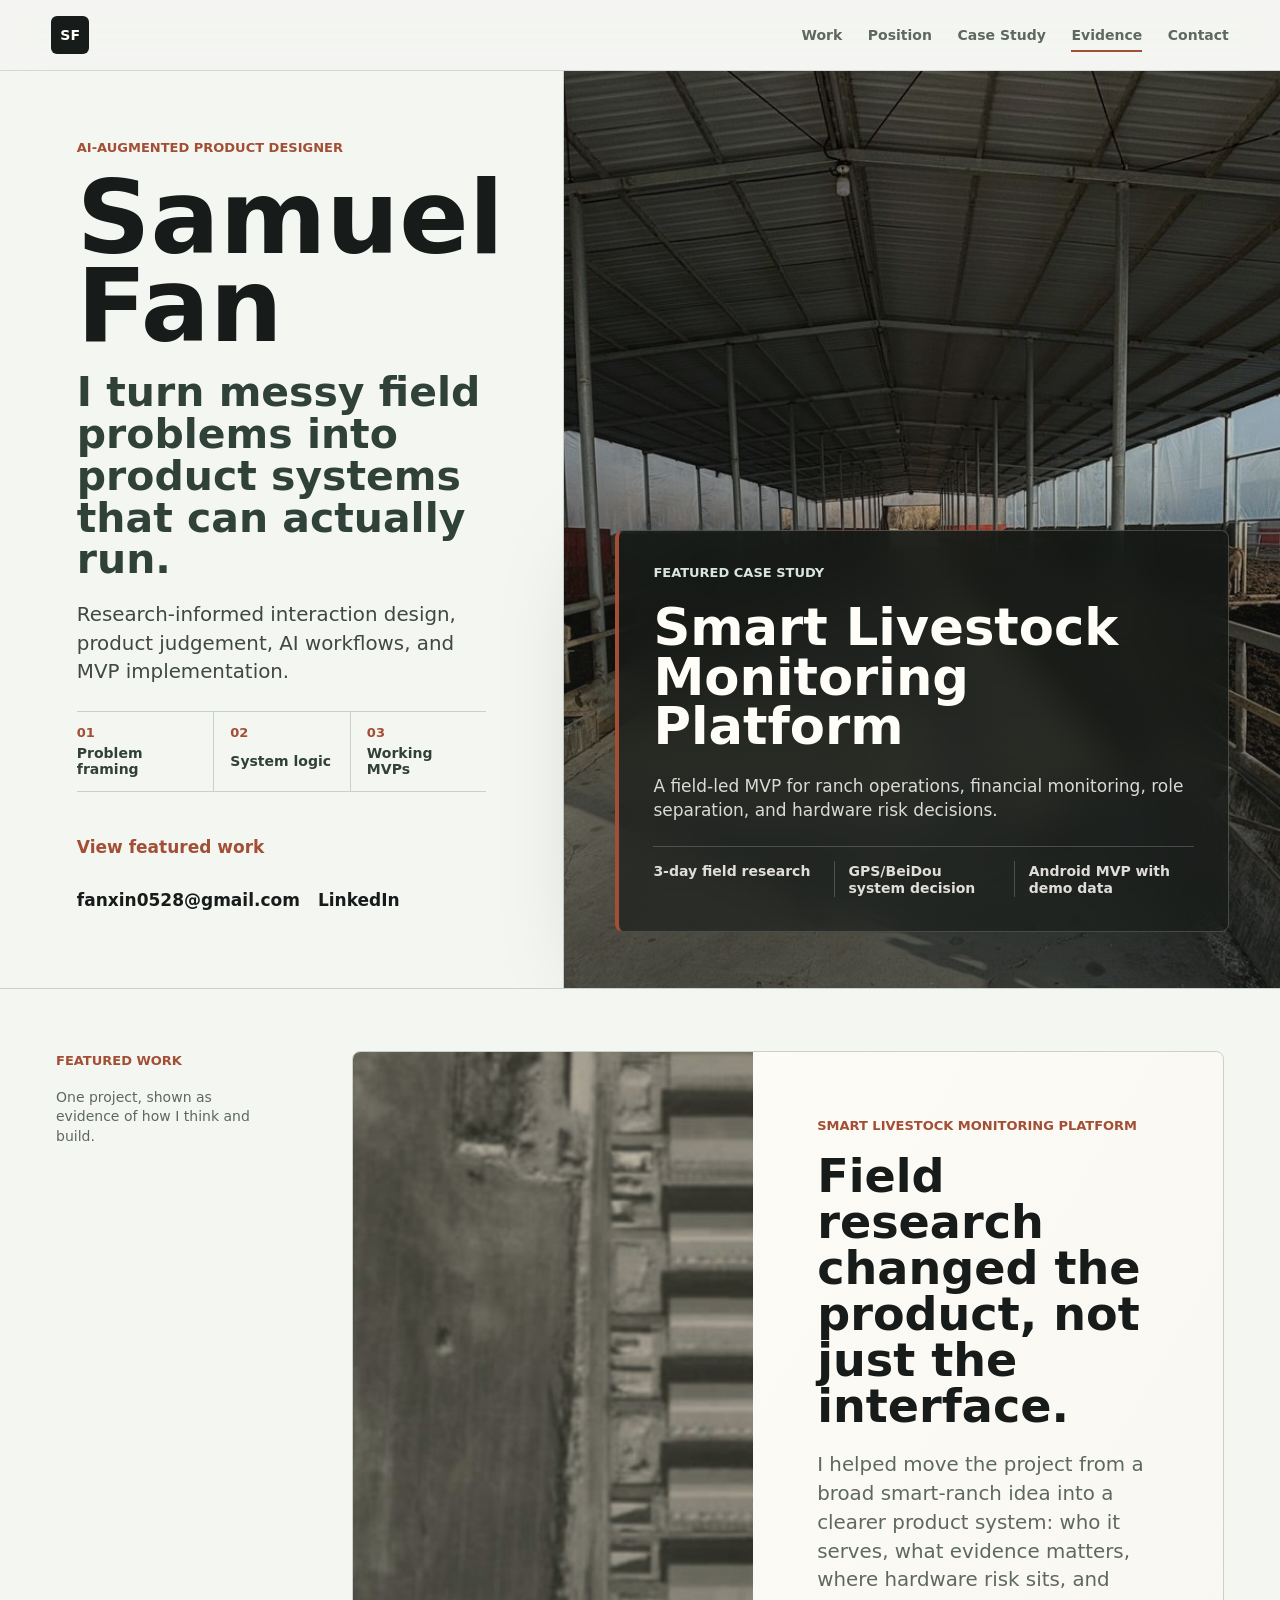
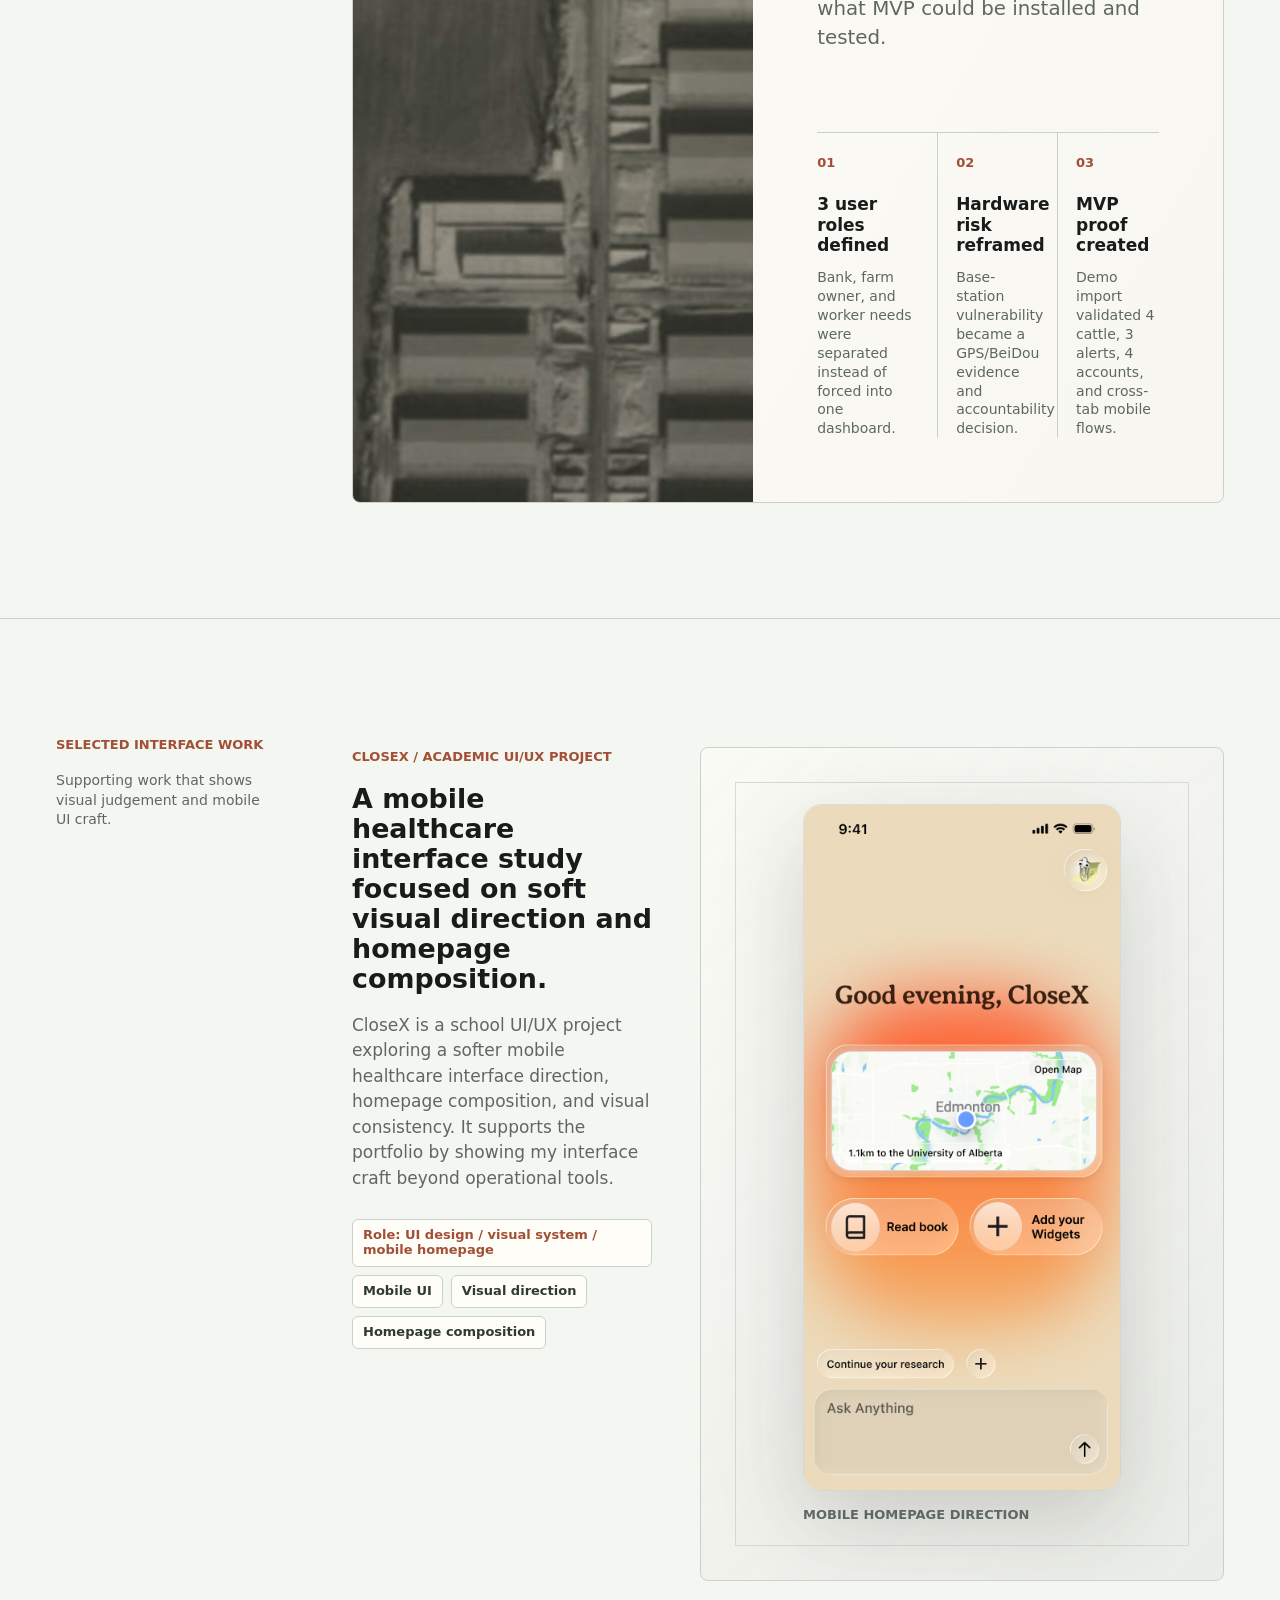
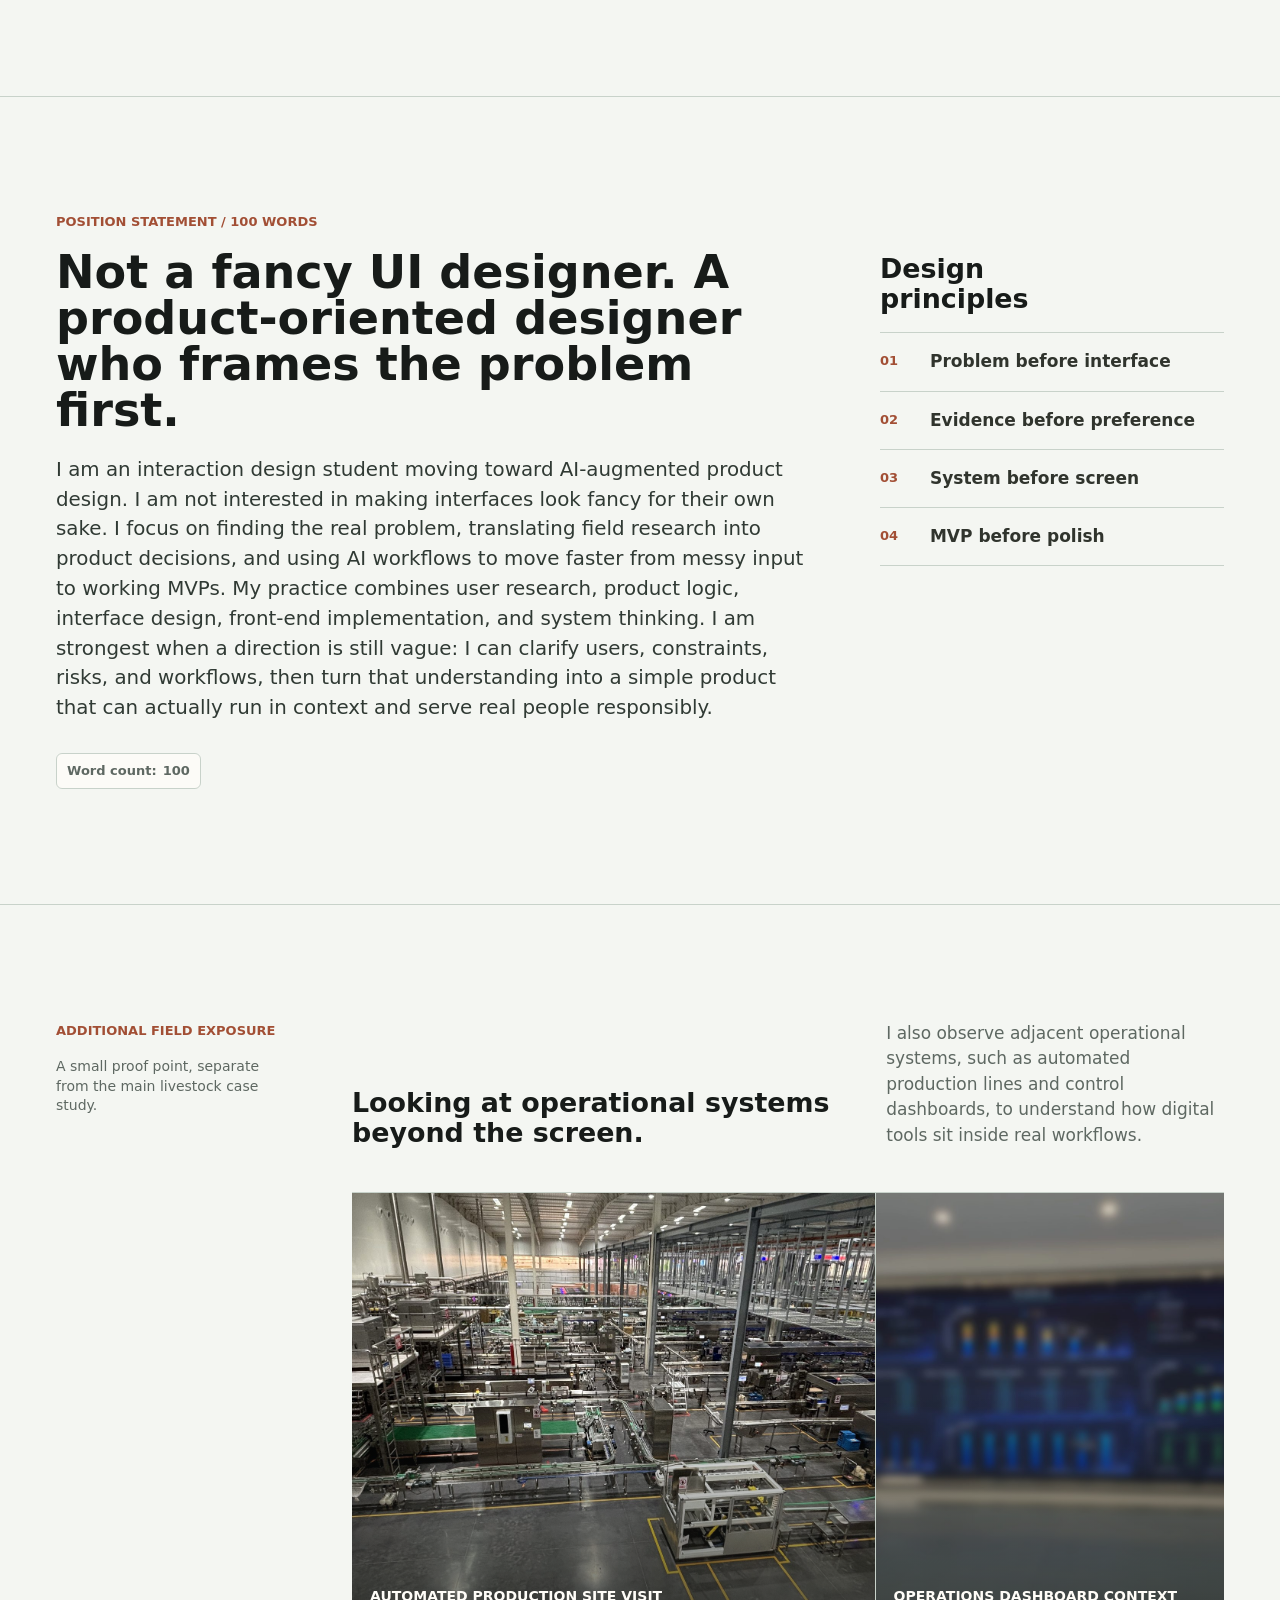
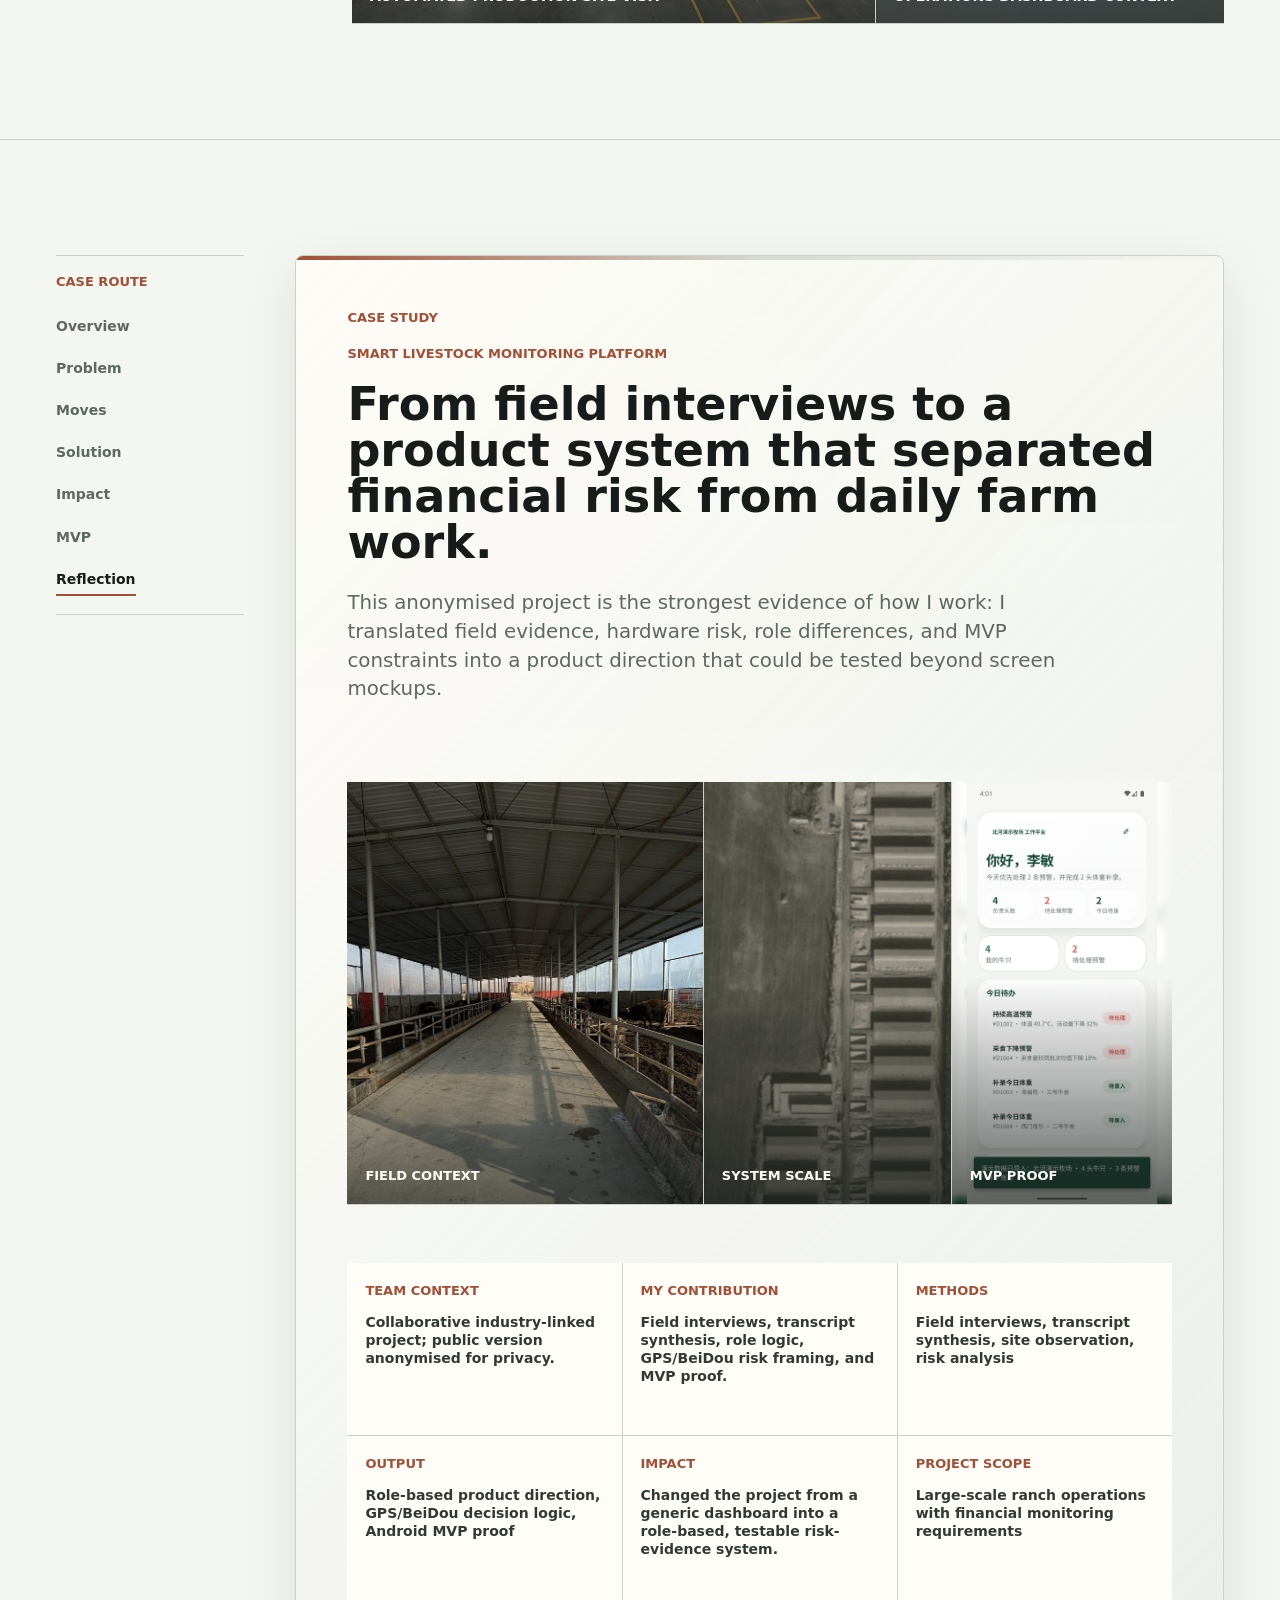
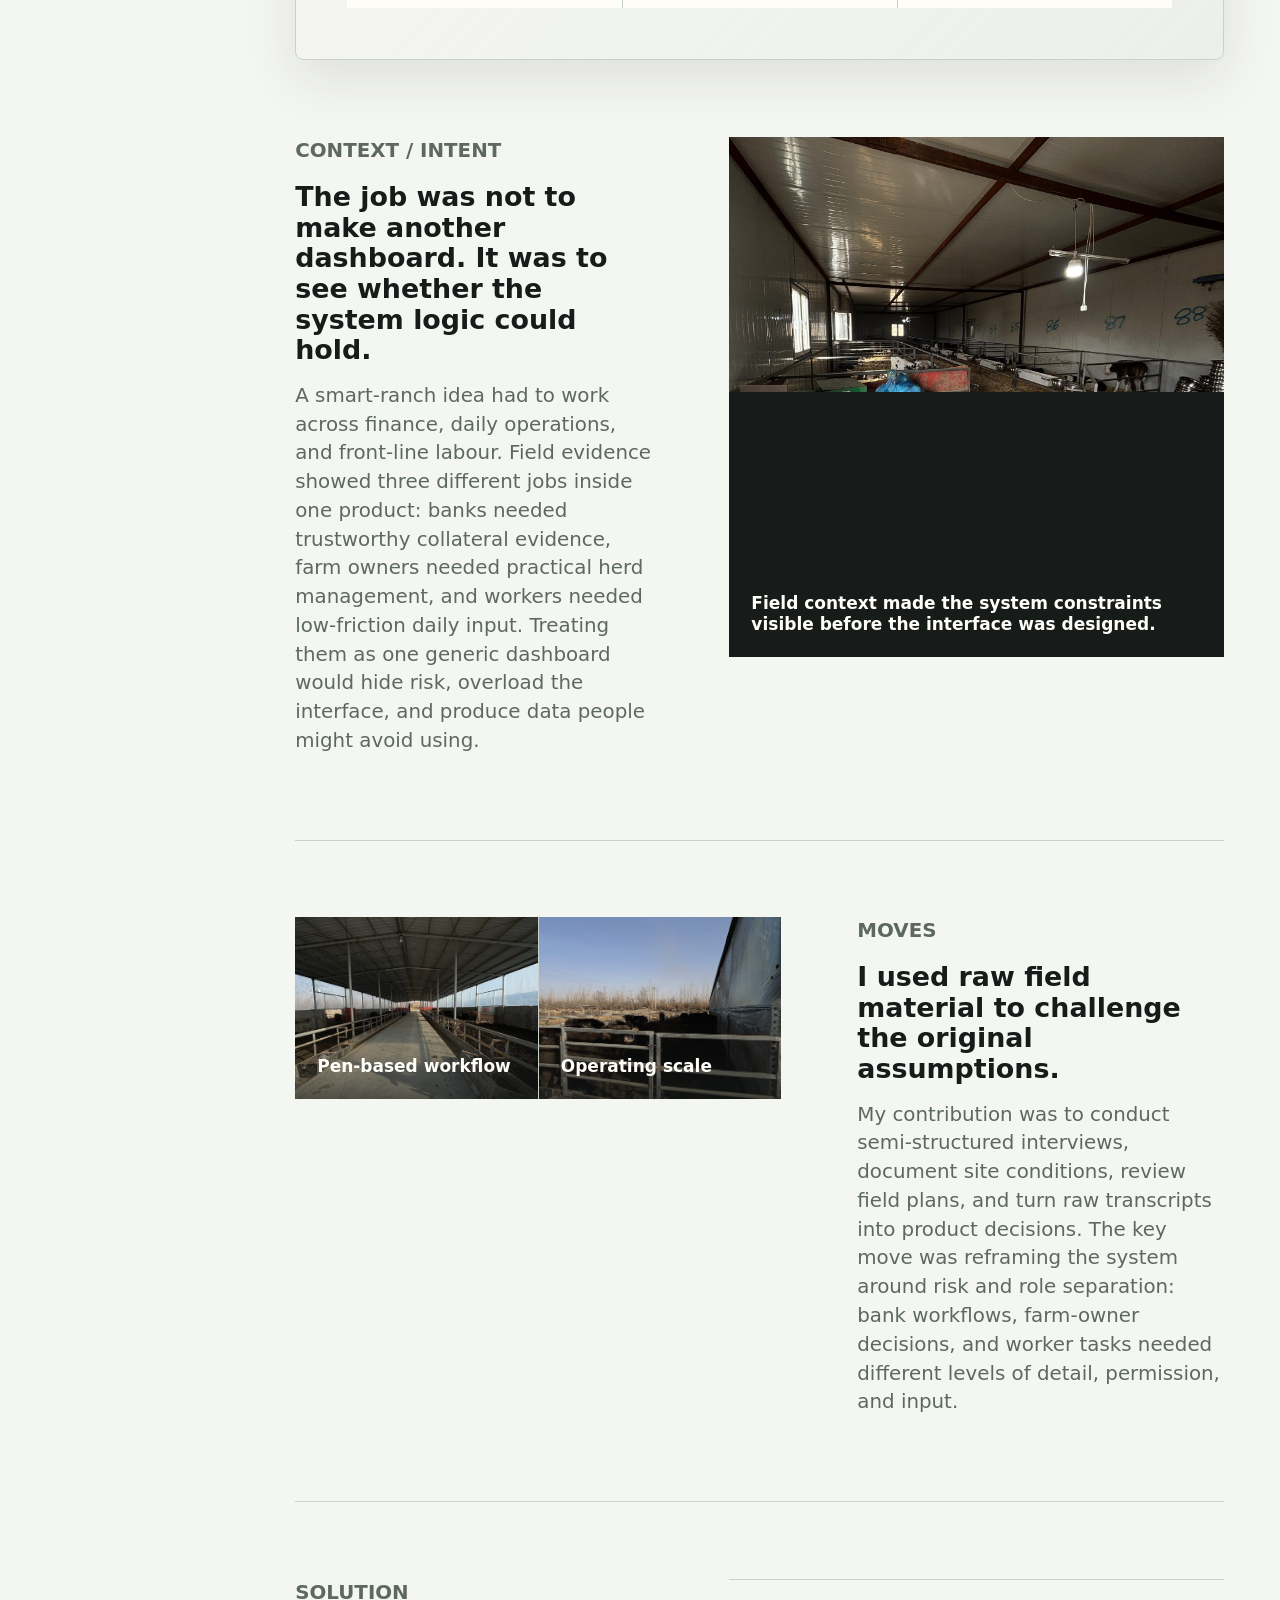
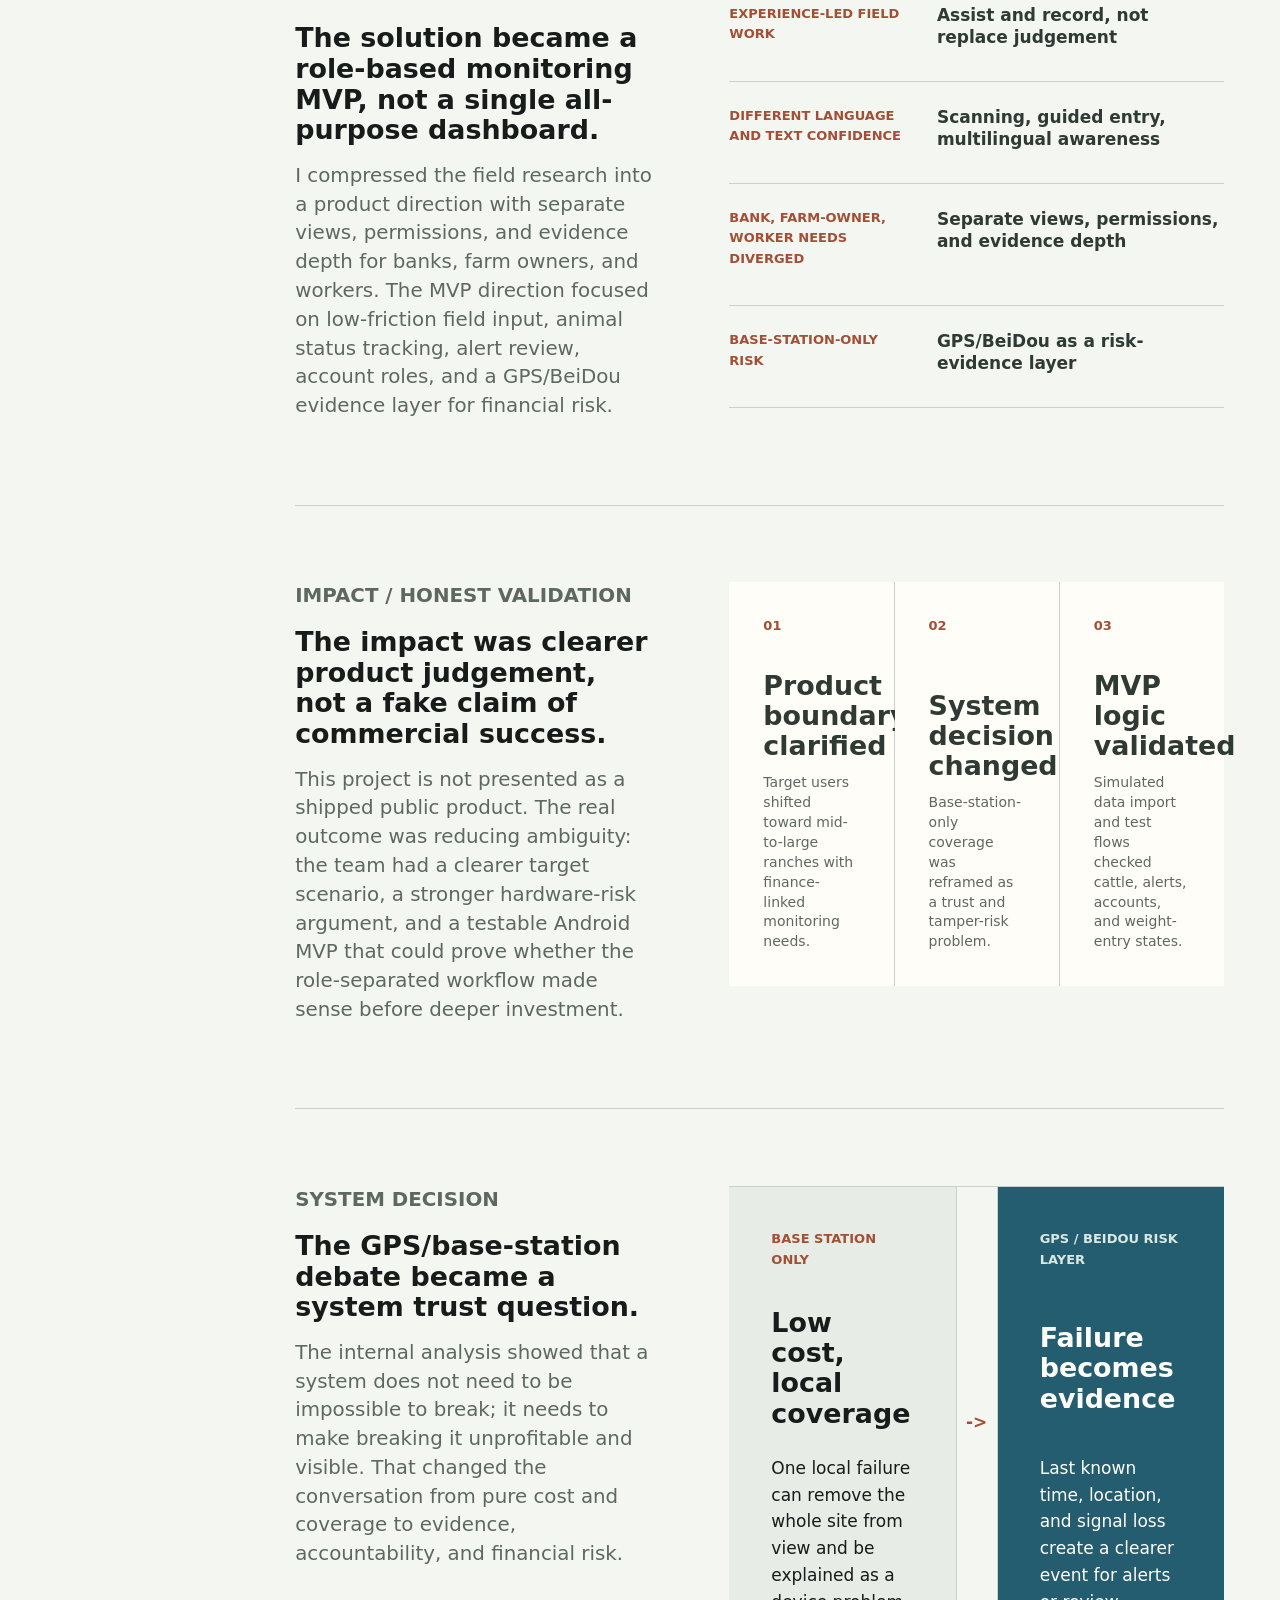
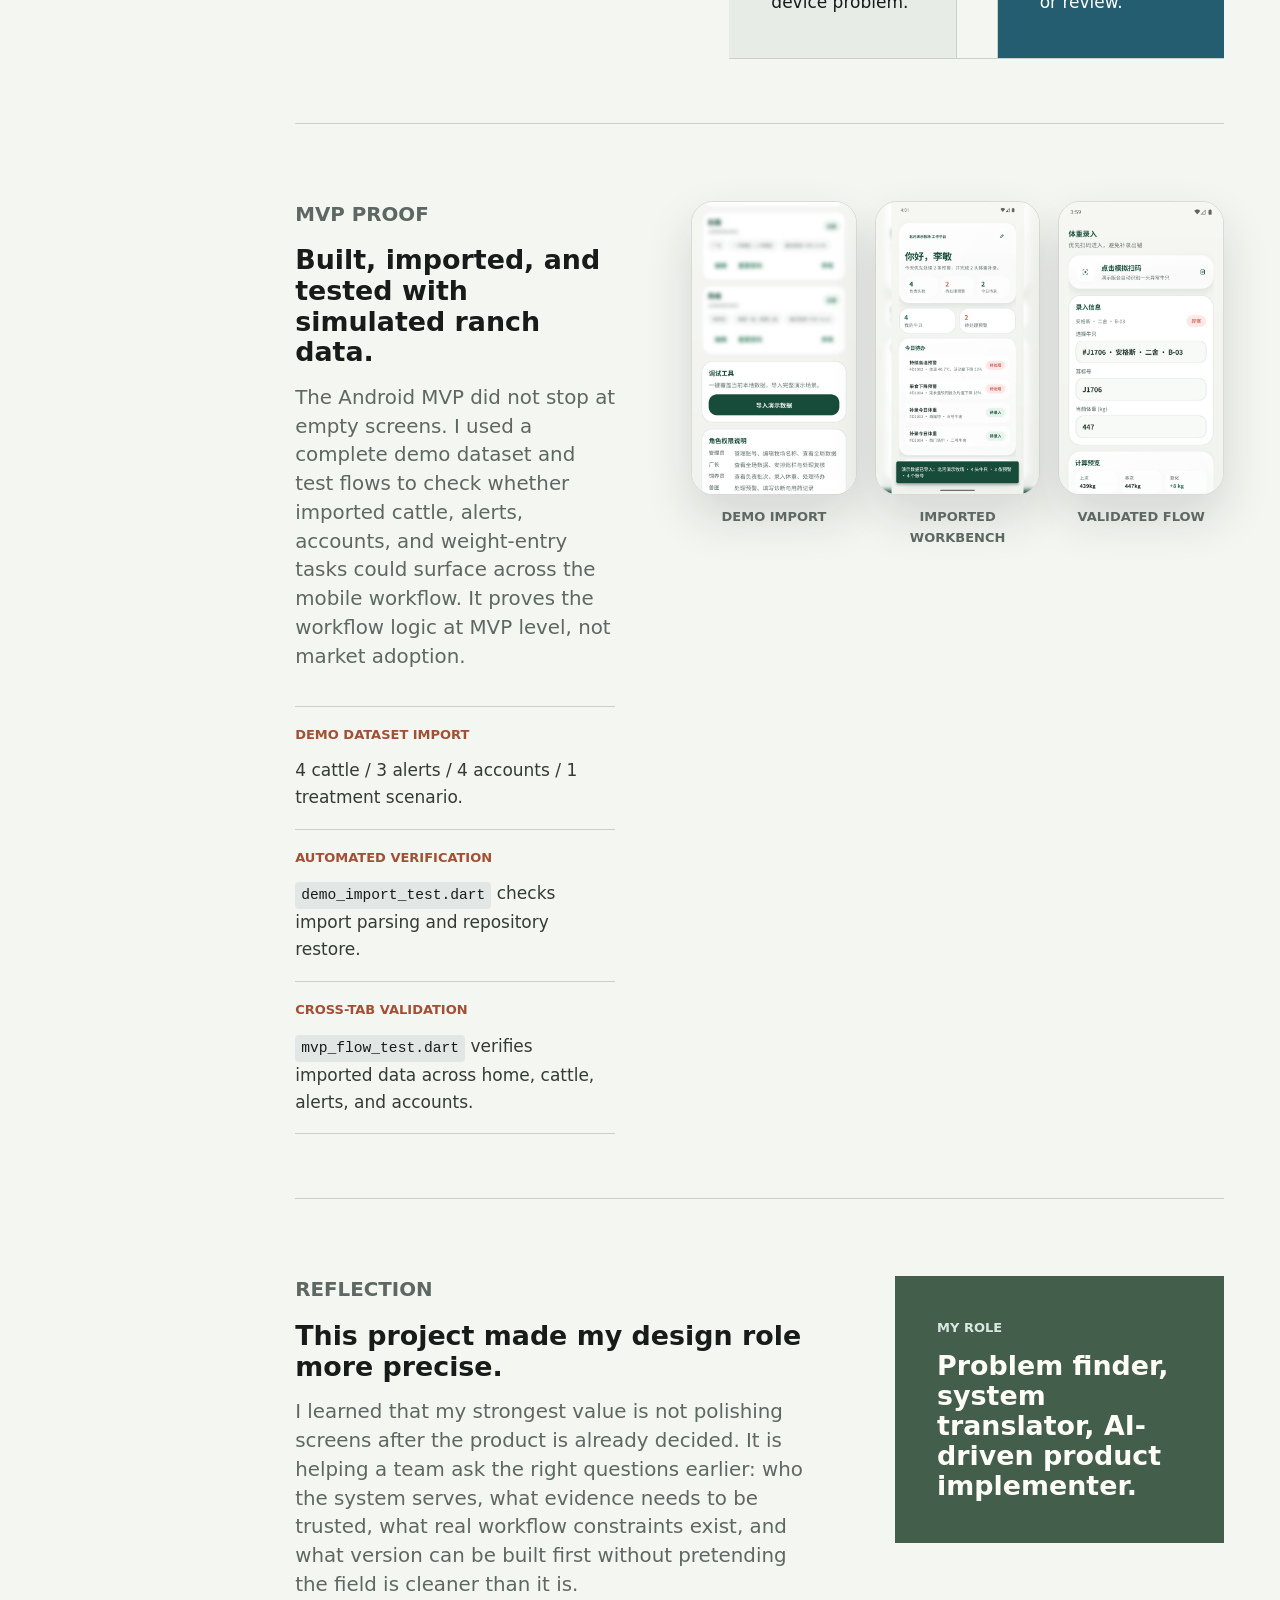
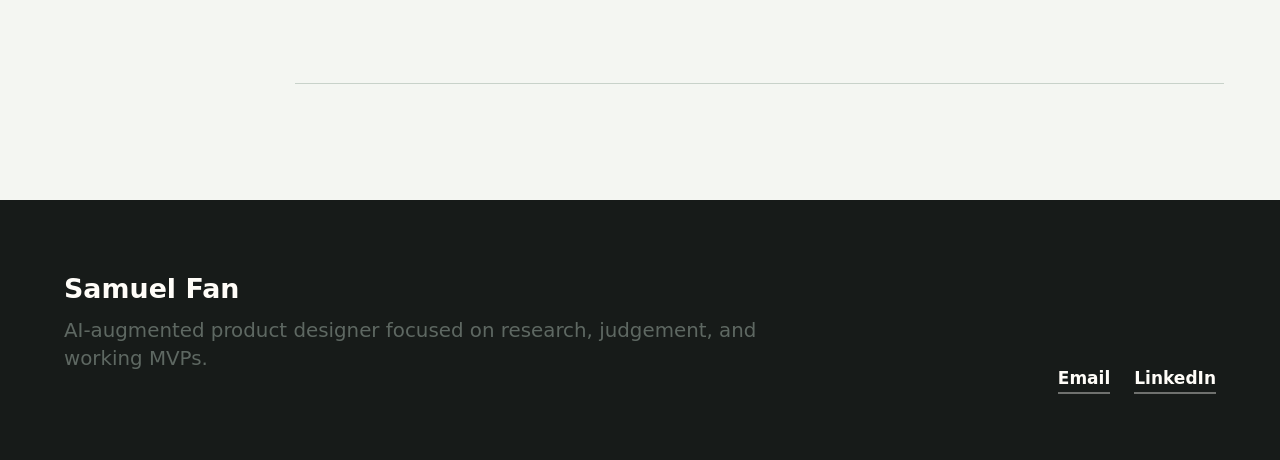
==== index.html @ 89783f57 "Remove presentation route section" ====
<!doctype html>
<html lang="en">
  <head>
    <meta charset="utf-8" />
    <meta name="viewport" content="width=device-width, initial-scale=1" />
    <title>Samuel Fan | AI-Augmented Product Designer</title>
    <meta
      name="description"
      content="Samuel Fan is an AI-augmented, research-informed interaction designer who turns messy field problems into working product directions and MVPs."
    />
    <link rel="icon" href="data:image/svg+xml,%3Csvg xmlns='http://www.w3.org/2000/svg' viewBox='0 0 64 64'%3E%3Crect width='64' height='64' rx='12' fill='%23171b19'/%3E%3Ctext x='32' y='40' text-anchor='middle' font-family='Arial, sans-serif' font-size='22' font-weight='700' fill='%23fffdf8'%3ESF%3C/text%3E%3C/svg%3E" />
    <link rel="stylesheet" href="styles.css" />
  </head>
  <body>
    <header class="site-header" aria-label="Site header">
      <a class="brand-mark" href="#top" aria-label="Samuel Fan home">SF</a>
      <nav class="site-nav" aria-label="Portfolio sections">
        <a href="#work">Work</a>
        <a href="#position">Position</a>
        <a href="#case-study">Case Study</a>
        <a href="#evidence">Evidence</a>
        <a href="#contact">Contact</a>
      </nav>
    </header>

    <main id="top">
      <section class="hero" aria-labelledby="hero-title">
        <div class="hero-copy reveal">
          <p class="eyebrow">AI-augmented product designer</p>
          <h1 id="hero-title">Samuel Fan</h1>
          <p class="hero-line">I turn messy field problems into product systems that can actually run.</p>
          <p class="hero-lede">
            Research-informed interaction design, product judgement, AI workflows, and MVP implementation.
          </p>
          <div class="hero-context" aria-label="Design focus">
            <span><small>01</small>Problem framing</span>
            <span><small>02</small>System logic</span>
            <span><small>03</small>Working MVPs</span>
          </div>
          <div class="hero-actions" aria-label="Primary links">
            <a class="text-link strong" href="#work">View featured work</a>
            <a class="text-link" href="mailto:fanxin0528@gmail.com">fanxin0528@gmail.com</a>
            <a class="text-link" href="https://www.linkedin.com/in/samuel-fan-a523b7407/" target="_blank" rel="noreferrer">
              LinkedIn
            </a>
          </div>
        </div>

        <a class="hero-project reveal" href="#case-study" aria-label="Open Smart Livestock Monitoring Platform case study">
          <figure>
            <img src="assets/case-study/field-corridor.jpg" alt="Anonymised ranch corridor showing pen-based daily workflow" />
          </figure>
          <div class="hero-proof-panel">
            <p class="hero-proof-label">Featured case study</p>
            <h2>Smart Livestock Monitoring Platform</h2>
            <p>
              A field-led MVP for ranch operations, financial monitoring, role separation, and hardware risk decisions.
            </p>
            <div class="hero-project-meta" aria-label="Project evidence summary">
              <span>3-day field research</span>
              <span>GPS/BeiDou system decision</span>
              <span>Android MVP with demo data</span>
            </div>
          </div>
        </a>
      </section>

      <section id="work" class="section featured-work" aria-labelledby="work-title">
        <div class="section-rail reveal">
          <p class="section-label">Featured Work</p>
          <p class="rail-note">One project, shown as evidence of how I think and build.</p>
        </div>

        <a class="work-feature reveal" href="#case-study" aria-label="Read the Smart Livestock Monitoring Platform case study">
          <div class="work-cover">
            <img src="assets/case-study/site-scale-anonymised.jpg" alt="Anonymised site scale image showing the field context of the project" />
          </div>
          <div class="work-summary">
            <p class="eyebrow">Smart Livestock Monitoring Platform</p>
            <h2 id="work-title">Field research changed the product, not just the interface.</h2>
            <p>
              I helped move the project from a broad smart-ranch idea into a clearer product system: who it serves, what
              evidence matters, where hardware risk sits, and what MVP could be installed and tested.
            </p>
            <div class="featured-metrics" aria-label="Featured project outcomes">
              <div>
                <span>01</span>
                <strong>3 user roles defined</strong>
                <p>Bank, farm owner, and worker needs were separated instead of forced into one dashboard.</p>
              </div>
              <div>
                <span>02</span>
                <strong>Hardware risk reframed</strong>
                <p>Base-station vulnerability became a GPS/BeiDou evidence and accountability decision.</p>
              </div>
              <div>
                <span>03</span>
                <strong>MVP proof created</strong>
                <p>Demo import validated 4 cattle, 3 alerts, 4 accounts, and cross-tab mobile flows.</p>
              </div>
            </div>
          </div>
        </a>
      </section>

      <section id="interface-work" class="section selected-interface-work" aria-labelledby="interface-title">
        <div class="section-rail reveal">
          <p class="section-label">Selected Interface Work</p>
          <p class="rail-note">Supporting work that shows visual judgement and mobile UI craft.</p>
        </div>

        <div class="interface-project reveal">
          <div class="interface-copy">
            <p class="eyebrow">CloseX / Academic UI/UX Project</p>
            <h2 id="interface-title">A mobile healthcare interface study focused on soft visual direction and homepage composition.</h2>
            <p>
              CloseX is a school UI/UX project exploring a softer mobile healthcare interface direction, homepage
              composition, and visual consistency. It supports the portfolio by showing my interface craft beyond
              operational tools.
            </p>
            <div class="interface-meta" aria-label="CloseX role and focus">
              <span>Role: UI design / visual system / mobile homepage</span>
              <span>Mobile UI</span>
              <span>Visual direction</span>
              <span>Homepage composition</span>
            </div>
          </div>

          <div class="interface-media" aria-label="CloseX mobile homepage showcase">
            <figure class="interface-phone-showcase">
              <img
                src="assets/case-study/closex-mobile-home.png"
                alt="CloseX mobile healthcare homepage showing soft visual direction and interface composition"
              />
              <figcaption>Mobile homepage direction</figcaption>
            </figure>
          </div>
        </div>
      </section>

      <section id="position" class="section position-section" aria-labelledby="position-title">
        <div class="statement-wrap reveal">
          <p class="section-label">Position Statement / 100 words</p>
          <h2 id="position-title">Not a fancy UI designer. A product-oriented designer who frames the problem first.</h2>
          <p class="position-statement" data-word-count-source>
            I am an interaction design student moving toward AI-augmented product design. I am not interested in making
            interfaces look fancy for their own sake. I focus on finding the real problem, translating field research into
            product decisions, and using AI workflows to move faster from messy input to working MVPs. My practice
            combines user research, product logic, interface design, front-end implementation, and system thinking. I am
            strongest when a direction is still vague: I can clarify users, constraints, risks, and workflows, then turn
            that understanding into a simple product that can actually run in context and serve real people responsibly.
          </p>
          <p class="word-count" aria-live="polite">Word count: <span data-word-count>100</span></p>
        </div>

        <aside class="principles-panel reveal" aria-label="Design principles">
          <p class="rail-title">Design principles</p>
          <ul class="principle-list">
            <li>
              <span>01</span>
              <strong>Problem before interface</strong>
            </li>
            <li>
              <span>02</span>
              <strong>Evidence before preference</strong>
            </li>
            <li>
              <span>03</span>
              <strong>System before screen</strong>
            </li>
            <li>
              <span>04</span>
              <strong>MVP before polish</strong>
            </li>
          </ul>
        </aside>
      </section>

      <section id="field-exposure" class="section ops-exposure" aria-labelledby="ops-title">
        <div class="section-rail reveal">
          <p class="section-label">Additional Field Exposure</p>
          <p class="rail-note">A small proof point, separate from the main livestock case study.</p>
        </div>
        <div class="ops-content reveal">
          <div class="ops-copy">
            <h2 id="ops-title">Looking at operational systems beyond the screen.</h2>
            <p>
              I also observe adjacent operational systems, such as automated production lines and control dashboards, to
              understand how digital tools sit inside real workflows.
            </p>
          </div>
          <div class="ops-media-grid" aria-label="Anonymised operational field exposure">
            <figure class="ops-media large">
              <img src="assets/case-study/ops-automation-line.jpg" alt="Anonymised automated production line viewed during an operations site visit" />
              <figcaption>Automated production site visit</figcaption>
            </figure>
            <figure class="ops-media">
              <img src="assets/case-study/ops-control-dashboard.jpg" alt="Anonymised and blurred operations dashboard viewed during a site visit" />
              <figcaption>Operations dashboard context</figcaption>
            </figure>
          </div>
        </div>
      </section>

      <section id="case-study" class="case-study-section" aria-labelledby="case-title">
        <aside class="case-nav" aria-label="Case study sections">
          <p>Case route</p>
          <a href="#case-overview">Overview</a>
          <a href="#case-problem">Problem</a>
          <a href="#case-moves">Moves</a>
          <a href="#case-decisions">Solution</a>
          <a href="#case-impact">Impact</a>
          <a href="#mvp-proof">MVP</a>
          <a href="#case-reflection">Reflection</a>
        </aside>

        <div class="case-body">
          <section id="case-overview" class="case-overview case-opening reveal" aria-labelledby="case-title">
            <div class="case-opening-copy">
              <p class="section-label">Case Study</p>
              <p class="eyebrow">Smart Livestock Monitoring Platform</p>
              <h2 id="case-title">From field interviews to a product system that separated financial risk from daily farm work.</h2>
              <p class="case-intro">
                This anonymised project is the strongest evidence of how I work: I translated field evidence, hardware risk,
                role differences, and MVP constraints into a product direction that could be tested beyond screen mockups.
              </p>
            </div>

            <div class="evidence-strip" aria-label="Case study evidence preview">
              <figure>
                <img src="assets/case-study/field-corridor.jpg" alt="Anonymised ranch corridor showing the operating environment" />
                <figcaption>Field context</figcaption>
              </figure>
              <figure>
                <img src="assets/case-study/site-scale-anonymised.jpg" alt="Anonymised site scale image showing ranch layout context" />
                <figcaption>System scale</figcaption>
              </figure>
              <figure>
                <img src="assets/case-study/mvp-demo-import-home.jpg" alt="Android MVP home screen after simulated ranch data import" />
                <figcaption>MVP proof</figcaption>
              </figure>
            </div>

            <div class="overview-grid" aria-label="Project overview">
              <div>
                <span>Team context</span>
                <strong>Collaborative industry-linked project; public version anonymised for privacy.</strong>
              </div>
              <div>
                <span>My contribution</span>
                <strong>Field interviews, transcript synthesis, role logic, GPS/BeiDou risk framing, and MVP proof.</strong>
              </div>
              <div>
                <span>Methods</span>
                <strong>Field interviews, transcript synthesis, site observation, risk analysis</strong>
              </div>
              <div>
                <span>Output</span>
                <strong>Role-based product direction, GPS/BeiDou decision logic, Android MVP proof</strong>
              </div>
              <div>
                <span>Impact</span>
                <strong>Changed the project from a generic dashboard into a role-based, testable risk-evidence system.</strong>
              </div>
              <div>
                <span>Project scope</span>
                <strong>Large-scale ranch operations with financial monitoring requirements</strong>
              </div>
            </div>
          </section>

          <section id="case-problem" class="case-chapter reveal" aria-labelledby="problem-title">
            <div class="chapter-copy">
              <p class="case-kicker">CONTEXT / INTENT</p>
              <h3 id="problem-title">The job was not to make another dashboard. It was to see whether the system logic could hold.</h3>
              <p>
                A smart-ranch idea had to work across finance, daily operations, and front-line labour. Field evidence
                showed three different jobs inside one product: banks needed trustworthy collateral evidence, farm owners
                needed practical herd management, and workers needed low-friction daily input. Treating them as one
                generic dashboard would hide risk, overload the interface, and produce data people might avoid using.
              </p>
            </div>
            <figure class="evidence-panel">
              <img src="assets/case-study/field-interior.jpg" alt="Anonymised indoor pen environment used for field observation" />
              <figcaption>Field context made the system constraints visible before the interface was designed.</figcaption>
            </figure>
          </section>

          <section id="case-moves" class="case-chapter reverse reveal" aria-labelledby="moves-title">
            <div class="chapter-copy">
              <p class="case-kicker">MOVES</p>
              <h3 id="moves-title">I used raw field material to challenge the original assumptions.</h3>
              <p>
                My contribution was to conduct semi-structured interviews, document site conditions, review field plans, and
                turn raw transcripts into product decisions. The key move was reframing the system around risk and role
                separation: bank workflows, farm-owner decisions, and worker tasks needed different levels of detail,
                permission, and input.
              </p>
            </div>
            <div id="evidence" class="field-evidence-board" aria-label="Anonymised field evidence">
              <figure>
                <img src="assets/case-study/field-corridor.jpg" alt="Anonymised pen corridor showing the daily movement path through the ranch" />
                <figcaption>Pen-based workflow</figcaption>
              </figure>
              <figure>
                <img src="assets/case-study/field-exterior.jpg" alt="Anonymised exterior ranch environment used for field observation" />
                <figcaption>Operating scale</figcaption>
              </figure>
            </div>
          </section>

          <section id="case-decisions" class="case-chapter reveal" aria-labelledby="decisions-title">
            <div class="chapter-copy">
              <p class="case-kicker">SOLUTION</p>
              <h3 id="decisions-title">The solution became a role-based monitoring MVP, not a single all-purpose dashboard.</h3>
              <p>
                I compressed the field research into a product direction with separate views, permissions, and evidence
                depth for banks, farm owners, and workers. The MVP direction focused on low-friction field input, animal
                status tracking, alert review, account roles, and a GPS/BeiDou evidence layer for financial risk.
              </p>
            </div>
            <div class="decision-board" role="table" aria-label="Insights translated into product decisions">
              <div class="decision-row" role="row">
                <span role="cell">Experience-led field work</span>
                <strong role="cell">Assist and record, not replace judgement</strong>
              </div>
              <div class="decision-row" role="row">
                <span role="cell">Different language and text confidence</span>
                <strong role="cell">Scanning, guided entry, multilingual awareness</strong>
              </div>
              <div class="decision-row" role="row">
                <span role="cell">Bank, farm-owner, worker needs diverged</span>
                <strong role="cell">Separate views, permissions, and evidence depth</strong>
              </div>
              <div class="decision-row" role="row">
                <span role="cell">Base-station-only risk</span>
                <strong role="cell">GPS/BeiDou as a risk-evidence layer</strong>
              </div>
            </div>
          </section>

          <section id="case-impact" class="case-chapter impact-chapter reveal" aria-labelledby="impact-title">
            <div class="chapter-copy">
              <p class="case-kicker">IMPACT / HONEST VALIDATION</p>
              <h3 id="impact-title">The impact was clearer product judgement, not a fake claim of commercial success.</h3>
              <p>
                This project is not presented as a shipped public product. The real outcome was reducing ambiguity: the team
                had a clearer target scenario, a stronger hardware-risk argument, and a testable Android MVP that could prove
                whether the role-separated workflow made sense before deeper investment.
              </p>
            </div>
            <div class="impact-grid" aria-label="Project impact evidence">
              <div>
                <span>01</span>
                <strong>Product boundary clarified</strong>
                <p>Target users shifted toward mid-to-large ranches with finance-linked monitoring needs.</p>
              </div>
              <div>
                <span>02</span>
                <strong>System decision changed</strong>
                <p>Base-station-only coverage was reframed as a trust and tamper-risk problem.</p>
              </div>
              <div>
                <span>03</span>
                <strong>MVP logic validated</strong>
                <p>Simulated data import and test flows checked cattle, alerts, accounts, and weight-entry states.</p>
              </div>
            </div>
          </section>

          <section class="system-decision-strip reveal" aria-labelledby="system-decision-title">
            <div class="chapter-copy">
              <p class="case-kicker">System Decision</p>
              <h3 id="system-decision-title">The GPS/base-station debate became a system trust question.</h3>
              <p>
                The internal analysis showed that a system does not need to be impossible to break; it needs to make
                breaking it unprofitable and visible. That changed the conversation from pure cost and coverage to
                evidence, accountability, and financial risk.
              </p>
            </div>
            <div class="decision-diagram" aria-label="Base station and GPS/BeiDou decision diagram">
              <div class="decision-column weak">
                <span>Base station only</span>
                <strong>Low cost, local coverage</strong>
                <p>One local failure can remove the whole site from view and be explained as a device problem.</p>
              </div>
              <div class="decision-arrow" aria-hidden="true">-></div>
              <div class="decision-column strong">
                <span>GPS / BeiDou risk layer</span>
                <strong>Failure becomes evidence</strong>
                <p>Last known time, location, and signal loss create a clearer event for alerts or review.</p>
              </div>
            </div>
          </section>

          <section id="mvp-proof" class="mvp-proof reveal" aria-labelledby="mvp-title">
            <div class="mvp-copy">
              <p class="case-kicker">MVP Proof</p>
              <h3 id="mvp-title">Built, imported, and tested with simulated ranch data.</h3>
              <p>
                The Android MVP did not stop at empty screens. I used a complete demo dataset and test flows to check
                whether imported cattle, alerts, accounts, and weight-entry tasks could surface across the mobile workflow.
                It proves the workflow logic at MVP level, not market adoption.
              </p>
              <ul class="proof-list">
                <li><span>Demo dataset import</span>4 cattle / 3 alerts / 4 accounts / 1 treatment scenario.</li>
                <li><span>Automated verification</span><code>demo_import_test.dart</code> checks import parsing and repository restore.</li>
                <li><span>Cross-tab validation</span><code>mvp_flow_test.dart</code> verifies imported data across home, cattle, alerts, and accounts.</li>
              </ul>
            </div>
            <div class="phone-strip" aria-label="Anonymised MVP screenshots">
              <figure>
                <img src="assets/case-study/mvp-demo-import-accounts.jpg" alt="Anonymised mobile MVP screen showing the demo data import control" />
                <figcaption>Demo Import</figcaption>
              </figure>
              <figure>
                <img src="assets/case-study/mvp-demo-import-home.jpg" alt="Mobile MVP workbench after importing simulated ranch data" />
                <figcaption>Imported Workbench</figcaption>
              </figure>
              <figure>
                <img src="assets/case-study/mvp-demo-import-validation.jpg" alt="Mobile MVP simulated scan and weight entry validation screen" />
                <figcaption>Validated Flow</figcaption>
              </figure>
            </div>
          </section>

          <section id="case-reflection" class="case-chapter reflection-chapter reveal" aria-labelledby="reflection-title">
            <div class="chapter-copy">
              <p class="case-kicker">REFLECTION</p>
              <h3 id="reflection-title">This project made my design role more precise.</h3>
              <p>
                I learned that my strongest value is not polishing screens after the product is already decided. It is
                helping a team ask the right questions earlier: who the system serves, what evidence needs to be trusted,
                what real workflow constraints exist, and what version can be built first without pretending the field is
                cleaner than it is.
              </p>
            </div>
            <div class="reflection-statement">
              <span>My role</span>
              <strong>Problem finder, system translator, AI-driven product implementer.</strong>
            </div>
          </section>
        </div>
      </section>
    </main>

    <footer id="contact" class="site-footer">
      <div>
        <p class="footer-name">Samuel Fan</p>
        <p>AI-augmented product designer focused on research, judgement, and working MVPs.</p>
      </div>
      <div class="footer-links">
        <a href="mailto:fanxin0528@gmail.com">Email</a>
        <a href="https://www.linkedin.com/in/samuel-fan-a523b7407/" target="_blank" rel="noreferrer">LinkedIn</a>
      </div>
    </footer>

    <script src="script.js"></script>
  </body>
</html>
---- styles.css ----
:root {
  --ink: #171b19;
  --muted: #5e6862;
  --paper: #f4f6f2;
  --surface: #fffdf8;
  --wash: #e7ece7;
  --line: #c8d2ca;
  --olive: #435f4c;
  --rust: #a24f35;
  --blue: #245d70;
  --shadow: 0 28px 90px rgba(35, 34, 28, 0.14);
  --soft-shadow: 0 18px 54px rgba(35, 34, 28, 0.1);
  --hard-shadow: 0 34px 110px rgba(14, 18, 15, 0.28);
  --content-max: 1160px;
  --wide-max: 1440px;
  --rail-width: 220px;
  --case-nav-width: 188px;
  --section-pad-y: clamp(72px, 9vw, 124px);
  --section-pad-x: clamp(20px, 5vw, 56px);
  --section-gap: clamp(30px, 6vw, 76px);
  --block-gap: clamp(26px, 4vw, 44px);
  --home-grid: minmax(0, 0.94fr) minmax(420px, 1.06fr);
  --feature-card-height: clamp(520px, 62vw, 720px);
  --evidence-ratio: 4 / 3;
  --type-hero: clamp(4.25rem, 8vw, 7.8rem);
  --type-section: clamp(2.35rem, 3.6vw, 3.25rem);
  --type-card: clamp(1.5rem, 2.1vw, 1.875rem);
  --type-lede: clamp(1.125rem, 1.55vw, 1.375rem);
  --type-body: clamp(1rem, 0.25vw + 0.95rem, 1.0625rem);
  --type-small: clamp(0.8125rem, 0.2vw + 0.75rem, 0.875rem);
  --type-label: clamp(0.75rem, 0.2vw + 0.7rem, 0.8125rem);
  --type-hero-mobile: clamp(3.4rem, 15vw, 5rem);
}

* {
  box-sizing: border-box;
}

html {
  scroll-behavior: smooth;
}

body {
  margin: 0;
  color: var(--ink);
  background: var(--paper);
  font-family: Inter, ui-sans-serif, system-ui, -apple-system, BlinkMacSystemFont, "Segoe UI", sans-serif;
  font-size: var(--type-body);
  line-height: 1.58;
  letter-spacing: 0;
  overflow-x: hidden;
}

a {
  color: inherit;
  text-decoration: none;
}

img {
  display: block;
  max-width: 100%;
}

h1,
h2,
h3,
p {
  margin-top: 0;
}

h1 {
  max-width: 6em;
  margin-bottom: clamp(14px, 2vw, 22px);
  font-size: var(--type-hero);
  line-height: 0.86;
  letter-spacing: 0;
}

h2 {
  max-width: 980px;
  margin-bottom: 22px;
  font-size: var(--type-section);
  line-height: 1;
  letter-spacing: 0;
}

h3 {
  margin-bottom: 16px;
  font-size: var(--type-card);
  line-height: 1.14;
  letter-spacing: 0;
}

.site-header {
  position: sticky;
  top: 0;
  z-index: 30;
  display: flex;
  align-items: center;
  justify-content: space-between;
  gap: 24px;
  min-height: 68px;
  padding: 16px clamp(18px, 4vw, 56px);
  background: rgba(244, 246, 242, 0.9);
  border-bottom: 1px solid rgba(200, 210, 202, 0.8);
  backdrop-filter: blur(18px);
}

.brand-mark {
  display: inline-grid;
  width: 38px;
  height: 38px;
  place-items: center;
  color: var(--surface);
  background: var(--ink);
  border-radius: 6px;
  font-size: var(--type-small);
  font-weight: 850;
  letter-spacing: 0;
}

.site-nav {
  display: flex;
  align-items: center;
  gap: clamp(12px, 2vw, 26px);
  color: var(--muted);
  font-size: var(--type-small);
  font-weight: 700;
}

.site-nav a,
.case-nav a,
.text-link {
  position: relative;
  padding: 8px 0;
}

.site-nav a::after,
.case-nav a::after,
.text-link::after {
  position: absolute;
  right: 0;
  bottom: 2px;
  left: 0;
  height: 2px;
  content: "";
  background: var(--rust);
  transform: scaleX(0);
  transform-origin: left;
  transition: transform 180ms ease;
}

.site-nav a:hover::after,
.site-nav a.is-active::after,
.case-nav a:hover::after,
.case-nav a.is-active::after,
.text-link:hover::after {
  transform: scaleX(1);
}

.hero {
  display: grid;
  grid-template-columns: minmax(0, 0.88fr) minmax(440px, 1.12fr);
  min-height: calc(88svh - 68px);
  overflow: hidden;
  border-bottom: 1px solid var(--line);
}

.hero-copy {
  display: flex;
  flex-direction: column;
  justify-content: center;
  min-width: 0;
  padding: clamp(42px, 5.2vw, 72px) clamp(22px, 6vw, 82px);
}

.eyebrow,
.section-label,
.case-kicker {
  margin: 0 0 16px;
  color: var(--rust);
  font-size: var(--type-label);
  font-weight: 850;
  letter-spacing: 0;
  text-transform: uppercase;
}

.hero-line {
  max-width: 660px;
  margin-bottom: 20px;
  color: #30413a;
  font-size: clamp(2.05rem, 3.2vw, 3.55rem);
  font-weight: 850;
  line-height: 1.02;
}

.hero-lede {
  max-width: 620px;
  margin-bottom: 24px;
  color: #3f4841;
  font-size: var(--type-lede);
  line-height: 1.44;
  overflow-wrap: break-word;
}

.hero-context {
  display: grid;
  grid-template-columns: repeat(3, minmax(0, 1fr));
  gap: 0;
  max-width: 620px;
  margin-bottom: 34px;
  border-top: 1px solid var(--line);
  border-bottom: 1px solid var(--line);
}

.hero-context span {
  display: grid;
  gap: 6px;
  padding: 14px 14px 14px 0;
  color: #314039;
  background: transparent;
  border: 0;
  border-radius: 0;
  font-size: var(--type-small);
  font-weight: 850;
  line-height: 1.15;
}

.hero-context span + span {
  padding-left: 16px;
  border-left: 1px solid var(--line);
}

.hero-context small {
  color: var(--rust);
  font-size: var(--type-label);
  font-weight: 900;
  line-height: 1;
}

.hero-actions {
  display: flex;
  flex-wrap: wrap;
  gap: 10px 18px;
}

.text-link {
  display: inline-flex;
  width: max-content;
  color: var(--ink);
  font-weight: 800;
}

.text-link.strong {
  color: var(--rust);
}

.hero-project {
  position: relative;
  display: grid;
  min-height: calc(88svh - 68px);
  color: var(--surface);
  background: #1d241f;
  border-left: 1px solid var(--line);
  isolation: isolate;
}

.hero-project figure {
  position: relative;
  min-height: inherit;
  margin: 0;
  overflow: hidden;
}

.hero-project figure::after {
  position: absolute;
  inset: 0;
  content: "";
  background:
    linear-gradient(180deg, rgba(23, 27, 25, 0.02), rgba(23, 27, 25, 0.68)),
    linear-gradient(90deg, rgba(23, 27, 25, 0.16), transparent 54%);
}

.hero-project img {
  width: 100%;
  height: 100%;
  min-height: inherit;
  object-fit: cover;
  object-position: center;
  transform: scale(1.01);
  transition: transform 620ms ease;
}

.hero-project:hover img {
  transform: scale(1.045);
}

.hero-proof-panel {
  position: absolute;
  right: clamp(20px, 4vw, 56px);
  bottom: clamp(22px, 5vw, 56px);
  left: clamp(20px, 4vw, 56px);
  z-index: 2;
  display: grid;
  gap: clamp(14px, 1.8vw, 24px);
  max-width: 660px;
  padding: clamp(20px, 3.2vw, 34px);
  background: linear-gradient(180deg, rgba(21, 25, 22, 0.86), rgba(21, 25, 22, 0.68));
  border: 1px solid rgba(255, 253, 248, 0.2);
  border-left: 4px solid var(--rust);
  border-radius: 8px;
  box-shadow: var(--hard-shadow);
  backdrop-filter: blur(18px);
}

.hero-proof-label {
  margin: 0;
  color: #d8e6de;
  font-size: var(--type-label);
  font-weight: 850;
  line-height: 1.2;
  text-transform: uppercase;
}

.hero-proof-panel h2 {
  max-width: 620px;
  margin: 0;
  color: var(--surface);
  font-size: clamp(2rem, 4vw, 4.15rem);
  font-weight: 850;
  line-height: 0.96;
}

.hero-proof-panel p:not(.hero-proof-label) {
  max-width: 540px;
  margin: 0;
  color: rgba(255, 253, 248, 0.84);
  font-size: var(--type-body);
  line-height: 1.45;
}

.hero-project-meta {
  display: grid;
  grid-template-columns: repeat(3, minmax(0, 1fr));
  gap: 0;
  padding-top: 14px;
  background: transparent;
  border-top: 1px solid rgba(255, 253, 248, 0.2);
}

.hero-project-meta span {
  min-height: 0;
  padding: 2px 14px 0;
  color: rgba(255, 253, 248, 0.86);
  background: transparent;
  font-size: var(--type-small);
  font-weight: 800;
  line-height: 1.22;
}

.hero-project-meta span:first-child {
  padding-left: 0;
}

.hero-project-meta span + span {
  border-left: 1px solid rgba(255, 253, 248, 0.2);
}

.section {
  max-width: var(--wide-max);
  margin: 0 auto;
  padding: var(--section-pad-y) var(--section-pad-x);
  scroll-margin-top: 84px;
}

.featured-work,
.selected-interface-work,
.ops-exposure {
  display: grid;
  grid-template-columns: minmax(170px, var(--rail-width)) minmax(0, 1fr);
  gap: var(--section-gap);
}

.featured-work {
  padding-top: clamp(42px, 5vw, 62px);
}

.section-rail {
  align-self: start;
}

.rail-note {
  max-width: 220px;
  margin-bottom: 0;
  color: var(--muted);
  font-size: var(--type-small);
  line-height: 1.4;
}

.work-feature {
  display: grid;
  grid-template-columns: minmax(0, 0.92fr) minmax(390px, 1.08fr);
  min-height: clamp(560px, 58vw, 700px);
  color: var(--ink);
  background: linear-gradient(120deg, var(--surface), #f7f6f0);
  border: 1px solid var(--line);
  border-radius: 8px;
  overflow: hidden;
  transition: transform 220ms ease, box-shadow 220ms ease;
}

.work-feature:hover {
  transform: translateY(-4px);
  box-shadow: var(--shadow);
}

.work-cover {
  position: relative;
  min-height: 420px;
  overflow: hidden;
  background: var(--ink);
}

.work-cover::after {
  position: absolute;
  inset: 0;
  content: "";
  background: linear-gradient(180deg, rgba(23, 27, 25, 0.04), rgba(23, 27, 25, 0.24));
}

.work-cover img {
  width: 100%;
  height: 100%;
  object-fit: cover;
  object-position: center;
  transition: transform 520ms ease;
}

.work-feature:hover .work-cover img {
  transform: scale(1.035);
}

.work-summary {
  display: flex;
  flex-direction: column;
  justify-content: center;
  padding: clamp(34px, 5vw, 76px);
}

.work-summary p:not(.eyebrow) {
  max-width: 720px;
  color: var(--muted);
  font-size: var(--type-lede);
  line-height: 1.45;
}

.featured-metrics {
  display: grid;
  grid-template-columns: repeat(3, minmax(0, 1fr));
  gap: 18px;
  margin-top: clamp(30px, 5vw, 60px);
  background: transparent;
  border-top: 1px solid var(--line);
}

.featured-metrics div {
  min-height: 0;
  padding: 20px 0 0;
  color: #2f3933;
  background: transparent;
}

.featured-metrics div + div {
  padding-left: 18px;
  border-left: 1px solid var(--line);
}

.featured-metrics span {
  display: block;
  margin-bottom: 20px;
  color: var(--rust);
  font-size: var(--type-label);
  font-weight: 900;
}

.featured-metrics strong {
  display: block;
  margin-bottom: 12px;
  color: var(--ink);
  font-size: var(--type-body);
  font-weight: 850;
  line-height: 1.22;
}

.featured-metrics p {
  margin: 0;
  color: var(--muted);
  font-size: var(--type-small) !important;
  line-height: 1.35 !important;
}

.selected-interface-work {
  border-top: 1px solid var(--line);
}

.interface-project {
  display: grid;
  grid-template-columns: minmax(300px, 0.58fr) minmax(0, 1.42fr);
  gap: clamp(24px, 4vw, 48px);
  align-items: start;
  min-width: 0;
  padding-top: clamp(8px, 1vw, 14px);
}

.interface-copy {
  position: sticky;
  top: 96px;
  align-self: start;
  max-width: 500px;
}

.interface-copy h2 {
  margin-bottom: 18px;
  font-size: var(--type-card);
  line-height: 1.12;
}

.interface-copy p:not(.eyebrow) {
  margin-bottom: 28px;
  color: var(--muted);
  font-size: var(--type-body);
  line-height: 1.5;
}

.interface-meta {
  display: flex;
  flex-wrap: wrap;
  gap: 8px;
}

.interface-meta span {
  padding: 8px 10px;
  color: #303a34;
  background: var(--surface);
  border: 1px solid var(--line);
  border-radius: 6px;
  font-size: var(--type-label);
  font-weight: 850;
  line-height: 1.15;
}

.interface-meta span:first-child {
  flex-basis: 100%;
  color: var(--rust);
}

.interface-media {
  position: relative;
  display: grid;
  min-height: clamp(460px, 46vw, 620px);
  place-items: center;
  padding: clamp(28px, 5vw, 56px);
  overflow: hidden;
  background:
    linear-gradient(135deg, rgba(255, 253, 248, 0.82), rgba(231, 236, 231, 0.72)),
    linear-gradient(180deg, rgba(67, 95, 76, 0.08), rgba(162, 79, 53, 0.06));
  border: 1px solid var(--line);
  border-radius: 8px;
}

.interface-media::before {
  position: absolute;
  inset: clamp(18px, 3vw, 34px);
  content: "";
  border: 1px solid rgba(200, 210, 202, 0.72);
  pointer-events: none;
}

.interface-phone-showcase {
  position: relative;
  z-index: 1;
  width: min(100%, 318px);
  margin: 0;
}

.interface-phone-showcase img {
  width: 100%;
  height: auto;
  border: 1px solid rgba(23, 27, 25, 0.12);
  border-radius: 18px;
  box-shadow: 0 30px 88px rgba(35, 34, 28, 0.18);
  transition: transform 420ms ease;
}

.interface-phone-showcase:hover img {
  transform: translateY(-4px);
}

.interface-phone-showcase figcaption {
  margin-top: 16px;
  color: var(--muted);
  font-size: var(--type-label);
  font-weight: 850;
  line-height: 1.25;
  text-transform: uppercase;
}

.position-section {
  display: grid;
  grid-template-columns: minmax(0, 1fr) minmax(260px, 0.46fr);
  gap: var(--section-gap);
  align-items: start;
  border-top: 1px solid var(--line);
}

.statement-wrap {
  max-width: 860px;
}

.position-statement {
  max-width: 820px;
  color: #303a34;
  font-size: var(--type-lede);
  line-height: 1.5;
}

.word-count {
  display: inline-flex;
  gap: 6px;
  margin: 10px 0 0;
  padding: 7px 10px;
  color: var(--muted);
  background: rgba(255, 253, 248, 0.74);
  border: 1px solid var(--line);
  border-radius: 6px;
  font-size: var(--type-label);
  font-weight: 800;
}

.principles-panel {
  padding-top: 42px;
}

.ops-exposure {
  border-top: 1px solid var(--line);
}

.ops-content {
  display: grid;
  gap: clamp(24px, 4vw, 44px);
  min-width: 0;
}

.ops-copy {
  display: grid;
  grid-template-columns: minmax(0, 0.9fr) minmax(260px, 0.62fr);
  gap: var(--block-gap);
  align-items: end;
}

.ops-copy h2 {
  max-width: 640px;
  margin-bottom: 0;
  font-size: var(--type-card);
  line-height: 1.12;
}

.ops-copy p {
  max-width: 520px;
  margin-bottom: 0;
  color: var(--muted);
  font-size: var(--type-body);
  line-height: 1.5;
}

.ops-media-grid {
  display: grid;
  grid-template-columns: minmax(0, 1.2fr) minmax(260px, 0.8fr);
  gap: 1px;
  background: var(--line);
  border-top: 1px solid var(--line);
  border-bottom: 1px solid var(--line);
}

.ops-media {
  position: relative;
  min-height: 330px;
  margin: 0;
  overflow: hidden;
  background: var(--ink);
}

.ops-media.large {
  min-height: 430px;
}

.ops-media img {
  width: 100%;
  height: 100%;
  min-height: inherit;
  object-fit: cover;
  transition: transform 420ms ease;
}

.ops-media:hover img {
  transform: scale(1.025);
}

.ops-media::after {
  position: absolute;
  inset: 0;
  content: "";
  background: linear-gradient(180deg, transparent 46%, rgba(23, 27, 25, 0.68));
}

.ops-media figcaption {
  position: absolute;
  right: 0;
  bottom: 0;
  left: 0;
  z-index: 1;
  padding: 18px;
  color: var(--surface);
  font-size: var(--type-small);
  font-weight: 850;
  line-height: 1.25;
  text-transform: uppercase;
}

.rail-title {
  max-width: 240px;
  margin: 0 0 18px;
  color: var(--ink);
  font-size: var(--type-card);
  font-weight: 850;
  line-height: 1.12;
}

.principle-list {
  display: grid;
  gap: 0;
  margin: 0;
  padding: 0;
  list-style: none;
  border-top: 1px solid var(--line);
}

.principle-list li {
  display: grid;
  grid-template-columns: 34px minmax(0, 1fr);
  gap: 16px;
  padding: 18px 0;
  border-bottom: 1px solid var(--line);
}

.principle-list span {
  color: var(--rust);
  font-size: var(--type-label);
  font-weight: 900;
}

.principle-list strong {
  color: #30342d;
  font-size: var(--type-body);
  font-weight: 850;
  line-height: 1.25;
}

.case-study-section {
  display: grid;
  grid-template-columns: var(--case-nav-width) minmax(0, 1fr);
  gap: clamp(24px, 4vw, 64px);
  max-width: var(--wide-max);
  margin: 0 auto;
  padding: var(--section-pad-y) var(--section-pad-x);
  border-top: 1px solid var(--line);
  scroll-margin-top: 84px;
}

.case-nav {
  position: sticky;
  top: 96px;
  align-self: start;
  display: grid;
  gap: 4px;
  padding: 16px 0;
  border-top: 1px solid var(--line);
  border-bottom: 1px solid var(--line);
}

.case-nav p {
  margin-bottom: 10px;
  color: var(--rust);
  font-size: var(--type-label);
  font-weight: 850;
  text-transform: uppercase;
}

.case-nav a {
  width: max-content;
  color: var(--muted);
  font-size: var(--type-small);
  font-weight: 750;
}

.case-nav a.is-active {
  color: var(--ink);
}

.case-body {
  display: grid;
  gap: clamp(44px, 6vw, 84px);
  min-width: 0;
}

.case-overview,
.case-chapter,
.system-decision-strip,
.mvp-proof {
  scroll-margin-top: 92px;
}

.case-overview {
  position: relative;
  display: grid;
  gap: clamp(30px, 5vw, 58px);
  padding: clamp(28px, 4vw, 52px);
  overflow: hidden;
  background:
    linear-gradient(135deg, rgba(255, 253, 248, 0.95), rgba(231, 236, 231, 0.68)),
    linear-gradient(180deg, rgba(67, 95, 76, 0.06), transparent 44%);
  border: 1px solid var(--line);
  border-radius: 8px;
  box-shadow: var(--soft-shadow);
}

.case-overview::before {
  position: absolute;
  top: 0;
  right: 0;
  left: 0;
  height: 4px;
  content: "";
  background: linear-gradient(90deg, var(--rust), rgba(67, 95, 76, 0.2), transparent);
}

.case-opening-copy {
  max-width: 980px;
}

.case-opening-copy h2 {
  max-width: 900px;
  margin-bottom: 24px;
}

.evidence-strip {
  display: grid;
  grid-template-columns: minmax(0, 1.18fr) minmax(0, 0.82fr) minmax(220px, 0.5fr);
  gap: 1px;
  min-height: clamp(300px, 33vw, 470px);
  overflow: hidden;
  background: var(--line);
  border-bottom: 1px solid var(--line);
}

.evidence-strip figure {
  position: relative;
  min-height: inherit;
  margin: 0;
  overflow: hidden;
  background: var(--ink);
}

.evidence-strip img {
  width: 100%;
  height: 100%;
  min-height: inherit;
  object-fit: cover;
  transition: transform 420ms ease;
}

.evidence-strip figure:nth-child(2) img {
  object-position: center;
}

.evidence-strip figure:nth-child(3) img {
  object-position: top;
}

.evidence-strip figure:hover img {
  transform: scale(1.025);
}

.evidence-strip figure::after {
  position: absolute;
  inset: 0;
  content: "";
  background: linear-gradient(180deg, transparent 46%, rgba(23, 27, 25, 0.68));
}

.evidence-strip figcaption {
  position: absolute;
  right: 0;
  bottom: 0;
  left: 0;
  z-index: 1;
  padding: 18px;
  color: var(--surface);
  font-size: var(--type-label);
  font-weight: 900;
  text-transform: uppercase;
}

.case-intro,
.case-overview > p:not(.eyebrow, .section-label),
.chapter-copy p,
.mvp-copy > p,
.site-footer p {
  max-width: 760px;
  color: var(--muted);
  font-size: var(--type-lede);
  line-height: 1.45;
}

.overview-grid {
  display: grid;
  grid-template-columns: repeat(3, minmax(0, 1fr));
  gap: 1px;
  margin-top: 0;
  background: var(--line);
}

.overview-grid div {
  min-height: 172px;
  padding: 18px;
  background: var(--surface);
}

.overview-grid span,
.decision-row span,
.proof-list span,
.decision-column span,
.reflection-statement span {
  display: block;
  margin-bottom: 12px;
  color: var(--rust);
  font-size: var(--type-label);
  font-weight: 900;
  text-transform: uppercase;
}

.overview-grid strong {
  display: block;
  color: #303a34;
  font-size: var(--type-small);
  font-weight: 800;
  line-height: 1.28;
}

.case-chapter,
.system-decision-strip,
.mvp-proof {
  display: grid;
  grid-template-columns: minmax(0, 0.84fr) minmax(360px, 1.16fr);
  gap: var(--section-gap);
  align-items: start;
  padding-bottom: clamp(36px, 5vw, 72px);
  border-bottom: 1px solid var(--line);
}

.case-chapter.reverse {
  grid-template-columns: minmax(360px, 1.14fr) minmax(0, 0.86fr);
}

.case-chapter.reverse .chapter-copy {
  order: 2;
}

.chapter-copy {
  max-width: 640px;
}

.evidence-panel,
.field-evidence-board figure {
  position: relative;
  margin: 0;
  overflow: hidden;
  background: var(--ink);
}

.evidence-panel {
  min-height: 520px;
}

.evidence-panel img,
.field-evidence-board img {
  width: 100%;
  height: 100%;
  object-fit: cover;
  transition: transform 420ms ease;
}

.evidence-panel:hover img,
.field-evidence-board figure:hover img {
  transform: scale(1.025);
}

.evidence-panel::after,
.field-evidence-board figure::after {
  position: absolute;
  inset: 0;
  content: "";
  background: linear-gradient(180deg, transparent 44%, rgba(23, 27, 25, 0.7));
}

.evidence-panel figcaption,
.field-evidence-board figcaption {
  position: absolute;
  right: 0;
  bottom: 0;
  left: 0;
  z-index: 1;
  padding: 22px;
  color: var(--surface);
  font-size: var(--type-body);
  font-weight: 800;
  line-height: 1.25;
}

.field-evidence-board {
  display: grid;
  grid-template-columns: repeat(2, minmax(0, 1fr));
  gap: 1px;
  background: var(--line);
}

.field-evidence-board figure {
  aspect-ratio: var(--evidence-ratio);
}

.impact-grid {
  display: grid;
  grid-template-columns: repeat(3, minmax(0, 1fr));
  gap: 1px;
  background: var(--line);
}

.impact-grid div {
  display: flex;
  flex-direction: column;
  min-height: 260px;
  padding: clamp(22px, 3vw, 34px);
  background: var(--surface);
}

.impact-grid span {
  display: block;
  margin-bottom: auto;
  color: var(--rust);
  font-size: var(--type-label);
  font-weight: 900;
  text-transform: uppercase;
}

.impact-grid strong {
  display: block;
  margin: 34px 0 12px;
  color: #303a34;
  font-size: var(--type-card);
  font-weight: 850;
  line-height: 1.12;
}

.impact-grid p {
  margin: 0;
  color: var(--muted);
  font-size: var(--type-small);
  line-height: 1.42;
}

.decision-board {
  display: grid;
  gap: 0;
  border-top: 1px solid var(--line);
}

.decision-row {
  display: grid;
  grid-template-columns: minmax(0, 0.78fr) minmax(0, 1.22fr);
  gap: 24px;
  padding: 24px 0;
  border-bottom: 1px solid var(--line);
}

.decision-row strong {
  color: #303a34;
  font-size: var(--type-body);
  font-weight: 850;
  line-height: 1.3;
}

.decision-diagram {
  display: grid;
  grid-template-columns: minmax(0, 1fr) 42px minmax(0, 1fr);
  align-items: stretch;
  min-height: 360px;
  border-top: 1px solid var(--line);
  border-bottom: 1px solid var(--line);
}

.decision-column {
  display: flex;
  flex-direction: column;
  justify-content: space-between;
  padding: clamp(24px, 4vw, 42px);
  background: var(--surface);
}

.decision-column.weak {
  background: var(--wash);
}

.decision-column.strong {
  color: var(--surface);
  background: var(--blue);
}

.decision-column.strong span {
  color: #d9e9e2;
}

.decision-column strong {
  display: block;
  max-width: 340px;
  margin: 26px 0;
  font-size: var(--type-card);
  line-height: 1.12;
}

.decision-column p {
  margin-bottom: 0;
  color: inherit;
}

.decision-arrow {
  display: grid;
  place-items: center;
  color: var(--rust);
  background: var(--paper);
  border-right: 1px solid var(--line);
  border-left: 1px solid var(--line);
  font-weight: 900;
}

.mvp-proof {
  grid-template-columns: minmax(320px, 0.72fr) minmax(0, 1.28fr);
}

.mvp-copy {
  max-width: 560px;
}

.proof-list {
  display: grid;
  gap: 0;
  margin: 34px 0 0;
  padding: 0;
  list-style: none;
  border-top: 1px solid var(--line);
}

.proof-list li {
  padding: 18px 0;
  border-bottom: 1px solid var(--line);
  color: #343b35;
  font-size: var(--type-body);
}

.proof-list code {
  display: inline-block;
  max-width: 100%;
  padding: 2px 6px;
  color: var(--ink);
  background: rgba(35, 72, 87, 0.08);
  border-radius: 4px;
  font-family: ui-monospace, SFMono-Regular, Menlo, Consolas, monospace;
  font-size: 0.86em;
  overflow-wrap: anywhere;
  vertical-align: baseline;
}

.phone-strip {
  display: grid;
  grid-template-columns: repeat(3, minmax(0, 1fr));
  gap: clamp(10px, 1.8vw, 18px);
  align-items: start;
}

.phone-strip figure {
  margin: 0;
}

.phone-strip img {
  width: 100%;
  aspect-ratio: 9 / 16;
  object-fit: cover;
  object-position: top;
  border: 1px solid rgba(23, 27, 25, 0.12);
  border-radius: 22px;
  box-shadow: 0 22px 48px rgba(23, 27, 25, 0.14);
}

.phone-strip figcaption {
  margin-top: 12px;
  color: var(--muted);
  font-size: var(--type-label);
  font-weight: 850;
  text-align: center;
  text-transform: uppercase;
}

.reflection-chapter {
  grid-template-columns: minmax(0, 0.86fr) minmax(280px, 0.54fr);
}

.reflection-statement {
  padding: clamp(24px, 4vw, 42px);
  color: var(--surface);
  background: var(--olive);
}

.reflection-statement span {
  color: #d9e9e2;
}

.reflection-statement strong {
  display: block;
  font-size: var(--type-card);
  line-height: 1.12;
}

.site-footer {
  display: flex;
  align-items: flex-end;
  justify-content: space-between;
  gap: 28px;
  padding: clamp(34px, 6vw, 70px) clamp(20px, 5vw, 72px);
  color: var(--surface);
  background: var(--ink);
}

.footer-name {
  margin-bottom: 8px;
  color: var(--surface) !important;
  font-size: var(--type-card) !important;
  font-weight: 850;
}

.footer-links {
  display: flex;
  flex-wrap: wrap;
  gap: 16px 24px;
  font-weight: 850;
}

.footer-links a {
  border-bottom: 2px solid rgba(255, 253, 248, 0.38);
}

.footer-links a:hover {
  border-bottom-color: var(--surface);
}

.reveal {
  opacity: 1;
  transform: none;
}

.motion-ready .reveal {
  opacity: 0;
  transform: translateY(18px);
  transition: opacity 520ms ease, transform 520ms ease;
}

.motion-ready .reveal.is-visible {
  opacity: 1;
  transform: translateY(0);
}

@media (max-width: 1200px) {
  .overview-grid {
    grid-template-columns: repeat(2, minmax(0, 1fr));
  }

  .case-chapter,
  .case-chapter.reverse,
  .system-decision-strip,
  .mvp-proof,
  .reflection-chapter {
    grid-template-columns: 1fr;
  }

  .case-chapter.reverse .chapter-copy {
    order: 0;
  }

  .chapter-copy,
  .mvp-copy {
    max-width: 760px;
  }
}

@media (max-width: 1120px) {
  .hero {
    grid-template-columns: 1fr;
  }

  .hero-project {
    min-height: 520px;
    border-top: 1px solid var(--line);
    border-left: 0;
  }

  .work-feature {
    grid-template-columns: 1fr;
  }

  .work-cover {
    min-height: 360px;
  }

  .position-section,
  .featured-work,
  .selected-interface-work,
  .ops-exposure {
    grid-template-columns: 1fr;
  }

  .interface-project {
    grid-template-columns: 1fr;
  }

  .interface-copy {
    position: static;
    max-width: 760px;
  }

  .principles-panel {
    padding-top: 0;
  }

  .case-study-section {
    grid-template-columns: 1fr;
  }

  .case-nav {
    display: none;
  }

  .hero-project-meta,
  .featured-metrics {
    grid-template-columns: repeat(3, minmax(0, 1fr));
  }
}

@media (max-width: 760px) {
  .site-header {
    position: static;
    display: grid;
    grid-template-columns: 1fr;
    align-items: start;
    gap: 10px;
  }

  .site-nav {
    min-width: 0;
    flex-wrap: wrap;
    justify-content: flex-start;
    gap: 4px 11px;
    font-size: 0.72rem;
    line-height: 1.2;
  }

  .site-nav a {
    padding: 3px 0;
  }

  .hero {
    min-height: auto;
  }

  .hero-copy {
    width: 100%;
    padding-top: 56px;
    padding-bottom: 28px;
  }

  h1 {
    font-size: var(--type-hero-mobile);
  }

  .hero-line {
    max-width: 100%;
    font-size: clamp(1.9rem, 8.2vw, 2.8rem);
  }

  .hero-context span {
    padding: 12px 10px 12px 0;
    font-size: 0.78rem;
  }

  .hero-context span + span {
    padding-left: 12px;
  }

  .hero-actions {
    display: flex;
    gap: 10px 18px;
  }

  .text-link {
    width: auto;
    max-width: 100%;
    overflow-wrap: anywhere;
  }

  .hero-project {
    min-height: 610px;
  }

  .hero-proof-panel {
    right: 16px;
    bottom: 16px;
    left: 16px;
    gap: 14px;
    padding: 18px;
  }

  .hero-proof-panel h2 {
    font-size: clamp(2rem, 10vw, 3.4rem);
  }

  .hero-proof-panel p:not(.hero-proof-label) {
    font-size: var(--type-small);
  }

  .hero-project-meta {
    grid-template-columns: 1fr;
  }

  .hero-project-meta span {
    min-height: 0;
    padding: 11px 0;
  }

  .hero-project-meta span + span {
    border-top: 1px solid rgba(255, 253, 248, 0.2);
    border-left: 0;
  }

  .section,
  .case-study-section {
    padding-top: clamp(56px, 14vw, 80px);
    padding-bottom: clamp(56px, 14vw, 80px);
  }

  .featured-metrics,
  .overview-grid,
  .impact-grid,
  .evidence-strip,
  .field-evidence-board,
  .ops-copy,
  .ops-media-grid,
  .decision-row,
  .decision-diagram,
  .phone-strip {
    grid-template-columns: 1fr;
  }

  .overview-grid div,
  .featured-metrics div {
    min-height: 0;
  }

  .featured-metrics {
    gap: 0;
  }

  .featured-metrics div + div {
    padding-left: 0;
    border-top: 1px solid var(--line);
    border-left: 0;
  }

  .case-overview {
    padding: 22px;
  }

  .evidence-strip,
  .evidence-strip figure,
  .evidence-strip img {
    min-height: 260px;
  }

  .interface-media {
    min-height: 0;
    padding: 24px;
  }

  .interface-media::before {
    inset: 14px;
  }

  .interface-phone-showcase {
    width: min(100%, 300px);
  }

  .evidence-panel {
    min-height: 330px;
  }

  .field-evidence-board figure {
    min-height: 300px;
    aspect-ratio: auto;
  }

  .ops-media,
  .ops-media.large {
    min-height: 290px;
  }

  .decision-arrow {
    min-height: 42px;
    border: 0;
    border-top: 1px solid var(--line);
    border-bottom: 1px solid var(--line);
    transform: rotate(90deg);
  }

  .decision-column {
    min-height: 260px;
  }

  .phone-strip {
    max-width: 320px;
    margin: 0 auto;
  }

  .site-footer {
    align-items: flex-start;
    flex-direction: column;
  }
}

@media (prefers-reduced-motion: reduce) {
  html {
    scroll-behavior: auto;
  }

  *,
  *::before,
  *::after {
    transition-duration: 0.01ms !important;
    animation-duration: 0.01ms !important;
    animation-iteration-count: 1 !important;
  }

  .reveal {
    opacity: 1;
    transform: none;
  }
}
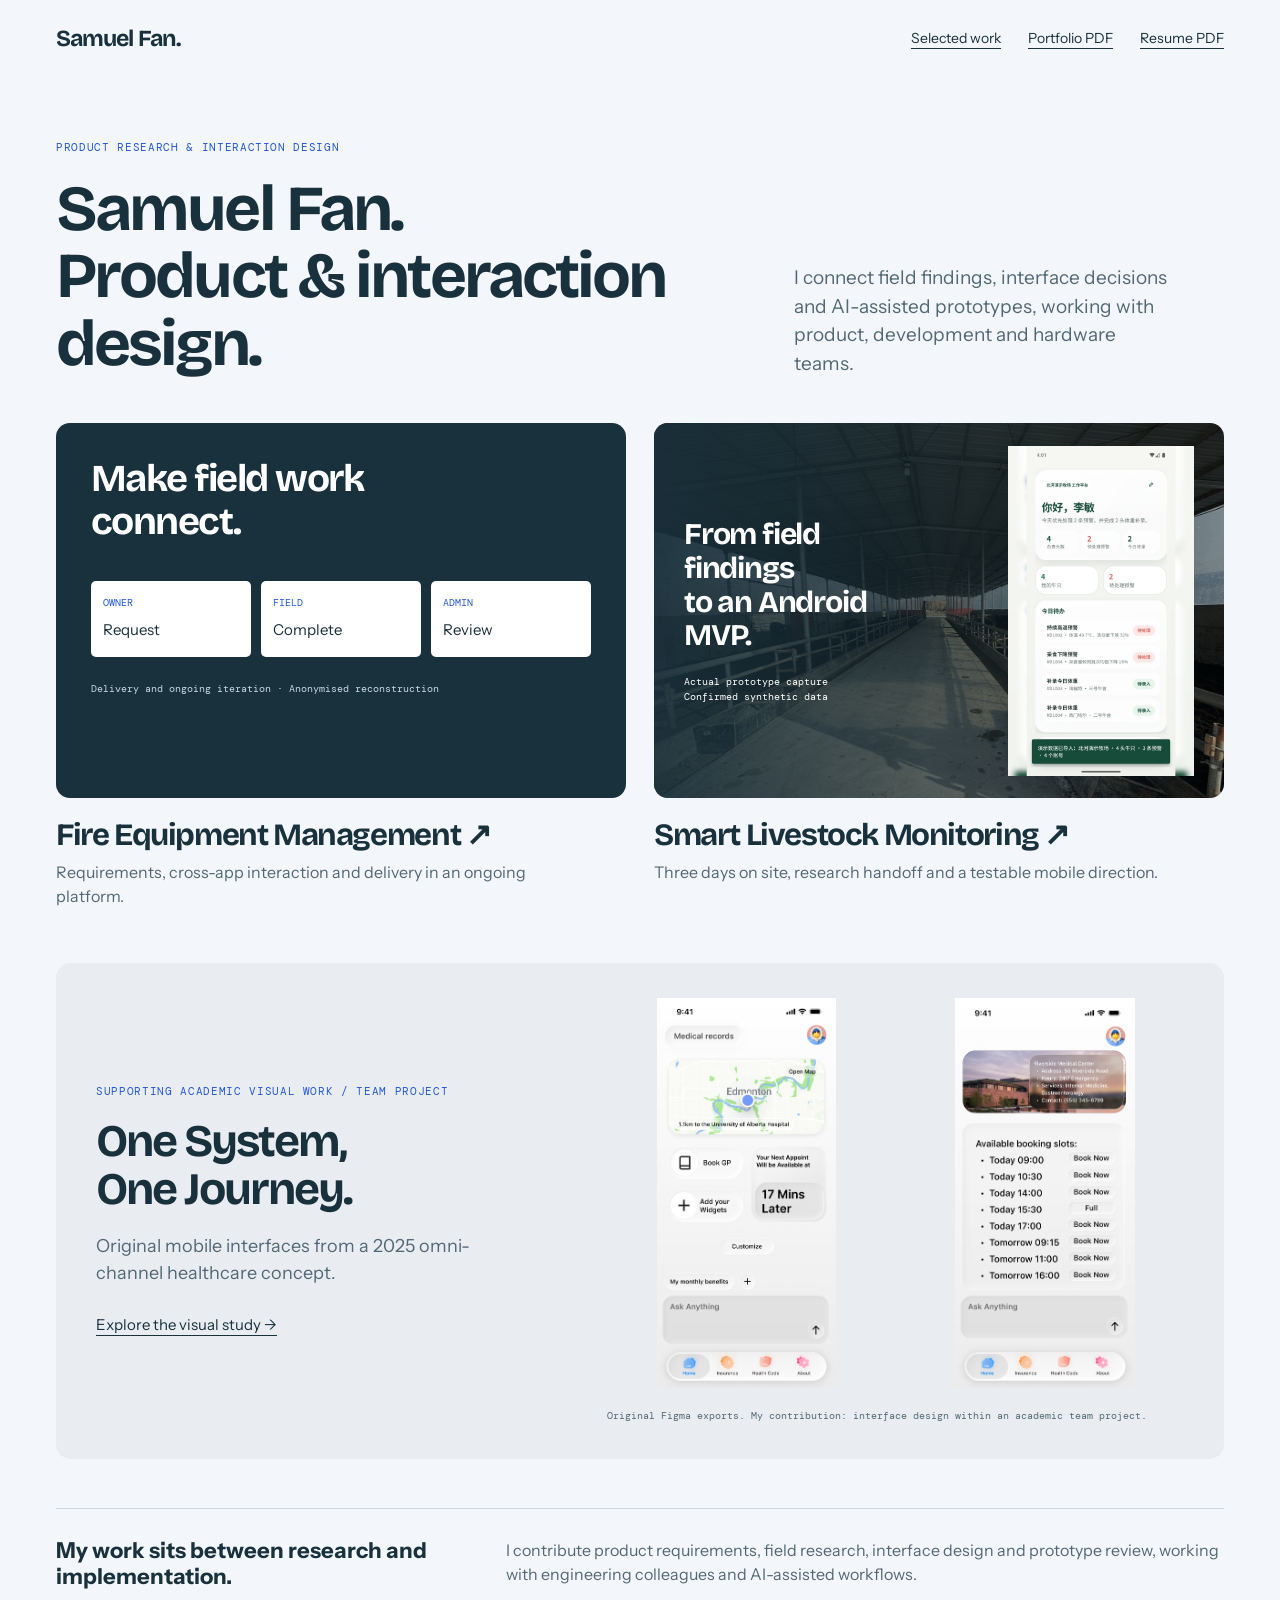
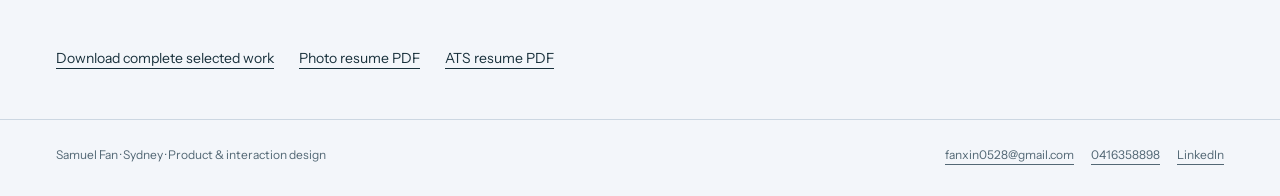
==== commit 649c9625: "Update portfolio with FCT-first selected work and current resumes" ====
--- a/index.html
+++ b/index.html
@@ -1,460 +1,3 @@
-<!doctype html>
-<html lang="en">
-  <head>
-    <meta charset="utf-8" />
-    <meta name="viewport" content="width=device-width, initial-scale=1" />
-    <title>Samuel Fan | AI-Augmented Product Designer</title>
-    <meta
-      name="description"
-      content="Samuel Fan is an AI-augmented, research-informed interaction designer who turns messy field problems into working product directions and MVPs."
-    />
-    <link rel="icon" href="data:image/svg+xml,%3Csvg xmlns='http://www.w3.org/2000/svg' viewBox='0 0 64 64'%3E%3Crect width='64' height='64' rx='12' fill='%23171b19'/%3E%3Ctext x='32' y='40' text-anchor='middle' font-family='Arial, sans-serif' font-size='22' font-weight='700' fill='%23fffdf8'%3ESF%3C/text%3E%3C/svg%3E" />
-    <link rel="stylesheet" href="styles.css" />
-  </head>
-  <body>
-    <header class="site-header" aria-label="Site header">
-      <a class="brand-mark" href="#top" aria-label="Samuel Fan home">SF</a>
-      <nav class="site-nav" aria-label="Portfolio sections">
-        <a href="#work">Work</a>
-        <a href="#position">Position</a>
-        <a href="#case-study">Case Study</a>
-        <a href="#evidence">Evidence</a>
-        <a href="#contact">Contact</a>
-      </nav>
-    </header>
+<!DOCTYPE html>
 
-    <main id="top">
-      <section class="hero" aria-labelledby="hero-title">
-        <div class="hero-copy reveal">
-          <p class="eyebrow">AI-augmented product designer</p>
-          <h1 id="hero-title">Samuel Fan</h1>
-          <p class="hero-line">I turn messy field problems into product systems that can actually run.</p>
-          <p class="hero-lede">
-            Research-informed interaction design, product judgement, AI workflows, and MVP implementation.
-          </p>
-          <div class="hero-context" aria-label="Design focus">
-            <span><small>01</small>Problem framing</span>
-            <span><small>02</small>System logic</span>
-            <span><small>03</small>Working MVPs</span>
-          </div>
-          <div class="hero-actions" aria-label="Primary links">
-            <a class="text-link strong" href="#work">View featured work</a>
-            <a class="text-link" href="mailto:fanxin0528@gmail.com">fanxin0528@gmail.com</a>
-            <a class="text-link" href="https://www.linkedin.com/in/samuel-fan-a523b7407/" target="_blank" rel="noreferrer">
-              LinkedIn
-            </a>
-          </div>
-        </div>
-
-        <a class="hero-project reveal" href="#case-study" aria-label="Open Smart Livestock Monitoring Platform case study">
-          <figure>
-            <img src="assets/case-study/field-corridor.jpg" alt="Anonymised ranch corridor showing pen-based daily workflow" />
-          </figure>
-          <div class="hero-proof-panel">
-            <p class="hero-proof-label">Featured case study</p>
-            <h2>Smart Livestock Monitoring Platform</h2>
-            <p>
-              A field-led MVP for ranch operations, financial monitoring, role separation, and hardware risk decisions.
-            </p>
-            <div class="hero-project-meta" aria-label="Project evidence summary">
-              <span>3-day field research</span>
-              <span>GPS/BeiDou system decision</span>
-              <span>Android MVP with demo data</span>
-            </div>
-          </div>
-        </a>
-      </section>
-
-      <section id="work" class="section featured-work" aria-labelledby="work-title">
-        <div class="section-rail reveal">
-          <p class="section-label">Featured Work</p>
-          <p class="rail-note">One project, shown as evidence of how I think and build.</p>
-        </div>
-
-        <a class="work-feature reveal" href="#case-study" aria-label="Read the Smart Livestock Monitoring Platform case study">
-          <div class="work-cover">
-            <img src="assets/case-study/site-scale-anonymised.jpg" alt="Anonymised site scale image showing the field context of the project" />
-          </div>
-          <div class="work-summary">
-            <p class="eyebrow">Smart Livestock Monitoring Platform</p>
-            <h2 id="work-title">Field research changed the product, not just the interface.</h2>
-            <p>
-              I helped move the project from a broad smart-ranch idea into a clearer product system: who it serves, what
-              evidence matters, where hardware risk sits, and what MVP could be installed and tested.
-            </p>
-            <div class="featured-metrics" aria-label="Featured project outcomes">
-              <div>
-                <span>01</span>
-                <strong>3 user roles defined</strong>
-                <p>Bank, farm owner, and worker needs were separated instead of forced into one dashboard.</p>
-              </div>
-              <div>
-                <span>02</span>
-                <strong>Hardware risk reframed</strong>
-                <p>Base-station vulnerability became a GPS/BeiDou evidence and accountability decision.</p>
-              </div>
-              <div>
-                <span>03</span>
-                <strong>MVP proof created</strong>
-                <p>Demo import validated 4 cattle, 3 alerts, 4 accounts, and cross-tab mobile flows.</p>
-              </div>
-            </div>
-          </div>
-        </a>
-      </section>
-
-      <section id="interface-work" class="section selected-interface-work" aria-labelledby="interface-title">
-        <div class="section-rail reveal">
-          <p class="section-label">Selected Interface Work</p>
-          <p class="rail-note">Supporting work that shows visual judgement and mobile UI craft.</p>
-        </div>
-
-        <div class="interface-project reveal">
-          <div class="interface-copy">
-            <p class="eyebrow">CloseX / Academic UI/UX Project</p>
-            <h2 id="interface-title">A mobile healthcare interface study focused on soft visual direction and homepage composition.</h2>
-            <p>
-              CloseX is a school UI/UX project exploring a softer mobile healthcare interface direction, homepage
-              composition, and visual consistency. It supports the portfolio by showing my interface craft beyond
-              operational tools.
-            </p>
-            <div class="interface-meta" aria-label="CloseX role and focus">
-              <span>Role: UI design / visual system / mobile homepage</span>
-              <span>Mobile UI</span>
-              <span>Visual direction</span>
-              <span>Homepage composition</span>
-            </div>
-          </div>
-
-          <div class="interface-media" aria-label="CloseX mobile homepage showcase">
-            <figure class="interface-phone-showcase">
-              <img
-                src="assets/case-study/closex-mobile-home.png"
-                alt="CloseX mobile healthcare homepage showing soft visual direction and interface composition"
-              />
-              <figcaption>Mobile homepage direction</figcaption>
-            </figure>
-          </div>
-        </div>
-      </section>
-
-      <section id="position" class="section position-section" aria-labelledby="position-title">
-        <div class="statement-wrap reveal">
-          <p class="section-label">Position Statement / 100 words</p>
-          <h2 id="position-title">Not a fancy UI designer. A product-oriented designer who frames the problem first.</h2>
-          <p class="position-statement" data-word-count-source>
-            I am an interaction design student moving toward AI-augmented product design. I am not interested in making
-            interfaces look fancy for their own sake. I focus on finding the real problem, translating field research into
-            product decisions, and using AI workflows to move faster from messy input to working MVPs. My practice
-            combines user research, product logic, interface design, front-end implementation, and system thinking. I am
-            strongest when a direction is still vague: I can clarify users, constraints, risks, and workflows, then turn
-            that understanding into a simple product that can actually run in context and serve real people responsibly.
-          </p>
-          <p class="word-count" aria-live="polite">Word count: <span data-word-count>100</span></p>
-        </div>
-
-        <aside class="principles-panel reveal" aria-label="Design principles">
-          <p class="rail-title">Design principles</p>
-          <ul class="principle-list">
-            <li>
-              <span>01</span>
-              <strong>Problem before interface</strong>
-            </li>
-            <li>
-              <span>02</span>
-              <strong>Evidence before preference</strong>
-            </li>
-            <li>
-              <span>03</span>
-              <strong>System before screen</strong>
-            </li>
-            <li>
-              <span>04</span>
-              <strong>MVP before polish</strong>
-            </li>
-          </ul>
-        </aside>
-      </section>
-
-      <section id="field-exposure" class="section ops-exposure" aria-labelledby="ops-title">
-        <div class="section-rail reveal">
-          <p class="section-label">Additional Field Exposure</p>
-          <p class="rail-note">A small proof point, separate from the main livestock case study.</p>
-        </div>
-        <div class="ops-content reveal">
-          <div class="ops-copy">
-            <h2 id="ops-title">Looking at operational systems beyond the screen.</h2>
-            <p>
-              I also observe adjacent operational systems, such as automated production lines and control dashboards, to
-              understand how digital tools sit inside real workflows.
-            </p>
-          </div>
-          <div class="ops-media-grid" aria-label="Anonymised operational field exposure">
-            <figure class="ops-media large">
-              <img src="assets/case-study/ops-automation-line.jpg" alt="Anonymised automated production line viewed during an operations site visit" />
-              <figcaption>Automated production site visit</figcaption>
-            </figure>
-            <figure class="ops-media">
-              <img src="assets/case-study/ops-control-dashboard.jpg" alt="Anonymised and blurred operations dashboard viewed during a site visit" />
-              <figcaption>Operations dashboard context</figcaption>
-            </figure>
-          </div>
-        </div>
-      </section>
-
-      <section id="case-study" class="case-study-section" aria-labelledby="case-title">
-        <aside class="case-nav" aria-label="Case study sections">
-          <p>Case route</p>
-          <a href="#case-overview">Overview</a>
-          <a href="#case-problem">Problem</a>
-          <a href="#case-moves">Moves</a>
-          <a href="#case-decisions">Solution</a>
-          <a href="#case-impact">Impact</a>
-          <a href="#mvp-proof">MVP</a>
-          <a href="#case-reflection">Reflection</a>
-        </aside>
-
-        <div class="case-body">
-          <section id="case-overview" class="case-overview case-opening reveal" aria-labelledby="case-title">
-            <div class="case-opening-copy">
-              <p class="section-label">Case Study</p>
-              <p class="eyebrow">Smart Livestock Monitoring Platform</p>
-              <h2 id="case-title">From field interviews to a product system that separated financial risk from daily farm work.</h2>
-              <p class="case-intro">
-                This anonymised project is the strongest evidence of how I work: I translated field evidence, hardware risk,
-                role differences, and MVP constraints into a product direction that could be tested beyond screen mockups.
-              </p>
-            </div>
-
-            <div class="evidence-strip" aria-label="Case study evidence preview">
-              <figure>
-                <img src="assets/case-study/field-corridor.jpg" alt="Anonymised ranch corridor showing the operating environment" />
-                <figcaption>Field context</figcaption>
-              </figure>
-              <figure>
-                <img src="assets/case-study/site-scale-anonymised.jpg" alt="Anonymised site scale image showing ranch layout context" />
-                <figcaption>System scale</figcaption>
-              </figure>
-              <figure>
-                <img src="assets/case-study/mvp-demo-import-home.jpg" alt="Android MVP home screen after simulated ranch data import" />
-                <figcaption>MVP proof</figcaption>
-              </figure>
-            </div>
-
-            <div class="overview-grid" aria-label="Project overview">
-              <div>
-                <span>Team context</span>
-                <strong>Collaborative industry-linked project; public version anonymised for privacy.</strong>
-              </div>
-              <div>
-                <span>My contribution</span>
-                <strong>Field interviews, transcript synthesis, role logic, GPS/BeiDou risk framing, and MVP proof.</strong>
-              </div>
-              <div>
-                <span>Methods</span>
-                <strong>Field interviews, transcript synthesis, site observation, risk analysis</strong>
-              </div>
-              <div>
-                <span>Output</span>
-                <strong>Role-based product direction, GPS/BeiDou decision logic, Android MVP proof</strong>
-              </div>
-              <div>
-                <span>Impact</span>
-                <strong>Changed the project from a generic dashboard into a role-based, testable risk-evidence system.</strong>
-              </div>
-              <div>
-                <span>Project scope</span>
-                <strong>Large-scale ranch operations with financial monitoring requirements</strong>
-              </div>
-            </div>
-          </section>
-
-          <section id="case-problem" class="case-chapter reveal" aria-labelledby="problem-title">
-            <div class="chapter-copy">
-              <p class="case-kicker">CONTEXT / INTENT</p>
-              <h3 id="problem-title">The job was not to make another dashboard. It was to see whether the system logic could hold.</h3>
-              <p>
-                A smart-ranch idea had to work across finance, daily operations, and front-line labour. Field evidence
-                showed three different jobs inside one product: banks needed trustworthy collateral evidence, farm owners
-                needed practical herd management, and workers needed low-friction daily input. Treating them as one
-                generic dashboard would hide risk, overload the interface, and produce data people might avoid using.
-              </p>
-            </div>
-            <figure class="evidence-panel">
-              <img src="assets/case-study/field-interior.jpg" alt="Anonymised indoor pen environment used for field observation" />
-              <figcaption>Field context made the system constraints visible before the interface was designed.</figcaption>
-            </figure>
-          </section>
-
-          <section id="case-moves" class="case-chapter reverse reveal" aria-labelledby="moves-title">
-            <div class="chapter-copy">
-              <p class="case-kicker">MOVES</p>
-              <h3 id="moves-title">I used raw field material to challenge the original assumptions.</h3>
-              <p>
-                My contribution was to conduct semi-structured interviews, document site conditions, review field plans, and
-                turn raw transcripts into product decisions. The key move was reframing the system around risk and role
-                separation: bank workflows, farm-owner decisions, and worker tasks needed different levels of detail,
-                permission, and input.
-              </p>
-            </div>
-            <div id="evidence" class="field-evidence-board" aria-label="Anonymised field evidence">
-              <figure>
-                <img src="assets/case-study/field-corridor.jpg" alt="Anonymised pen corridor showing the daily movement path through the ranch" />
-                <figcaption>Pen-based workflow</figcaption>
-              </figure>
-              <figure>
-                <img src="assets/case-study/field-exterior.jpg" alt="Anonymised exterior ranch environment used for field observation" />
-                <figcaption>Operating scale</figcaption>
-              </figure>
-            </div>
-          </section>
-
-          <section id="case-decisions" class="case-chapter reveal" aria-labelledby="decisions-title">
-            <div class="chapter-copy">
-              <p class="case-kicker">SOLUTION</p>
-              <h3 id="decisions-title">The solution became a role-based monitoring MVP, not a single all-purpose dashboard.</h3>
-              <p>
-                I compressed the field research into a product direction with separate views, permissions, and evidence
-                depth for banks, farm owners, and workers. The MVP direction focused on low-friction field input, animal
-                status tracking, alert review, account roles, and a GPS/BeiDou evidence layer for financial risk.
-              </p>
-            </div>
-            <div class="decision-board" role="table" aria-label="Insights translated into product decisions">
-              <div class="decision-row" role="row">
-                <span role="cell">Experience-led field work</span>
-                <strong role="cell">Assist and record, not replace judgement</strong>
-              </div>
-              <div class="decision-row" role="row">
-                <span role="cell">Different language and text confidence</span>
-                <strong role="cell">Scanning, guided entry, multilingual awareness</strong>
-              </div>
-              <div class="decision-row" role="row">
-                <span role="cell">Bank, farm-owner, worker needs diverged</span>
-                <strong role="cell">Separate views, permissions, and evidence depth</strong>
-              </div>
-              <div class="decision-row" role="row">
-                <span role="cell">Base-station-only risk</span>
-                <strong role="cell">GPS/BeiDou as a risk-evidence layer</strong>
-              </div>
-            </div>
-          </section>
-
-          <section id="case-impact" class="case-chapter impact-chapter reveal" aria-labelledby="impact-title">
-            <div class="chapter-copy">
-              <p class="case-kicker">IMPACT / HONEST VALIDATION</p>
-              <h3 id="impact-title">The impact was clearer product judgement, not a fake claim of commercial success.</h3>
-              <p>
-                This project is not presented as a shipped public product. The real outcome was reducing ambiguity: the team
-                had a clearer target scenario, a stronger hardware-risk argument, and a testable Android MVP that could prove
-                whether the role-separated workflow made sense before deeper investment.
-              </p>
-            </div>
-            <div class="impact-grid" aria-label="Project impact evidence">
-              <div>
-                <span>01</span>
-                <strong>Product boundary clarified</strong>
-                <p>Target users shifted toward mid-to-large ranches with finance-linked monitoring needs.</p>
-              </div>
-              <div>
-                <span>02</span>
-                <strong>System decision changed</strong>
-                <p>Base-station-only coverage was reframed as a trust and tamper-risk problem.</p>
-              </div>
-              <div>
-                <span>03</span>
-                <strong>MVP logic validated</strong>
-                <p>Simulated data import and test flows checked cattle, alerts, accounts, and weight-entry states.</p>
-              </div>
-            </div>
-          </section>
-
-          <section class="system-decision-strip reveal" aria-labelledby="system-decision-title">
-            <div class="chapter-copy">
-              <p class="case-kicker">System Decision</p>
-              <h3 id="system-decision-title">The GPS/base-station debate became a system trust question.</h3>
-              <p>
-                The internal analysis showed that a system does not need to be impossible to break; it needs to make
-                breaking it unprofitable and visible. That changed the conversation from pure cost and coverage to
-                evidence, accountability, and financial risk.
-              </p>
-            </div>
-            <div class="decision-diagram" aria-label="Base station and GPS/BeiDou decision diagram">
-              <div class="decision-column weak">
-                <span>Base station only</span>
-                <strong>Low cost, local coverage</strong>
-                <p>One local failure can remove the whole site from view and be explained as a device problem.</p>
-              </div>
-              <div class="decision-arrow" aria-hidden="true">-></div>
-              <div class="decision-column strong">
-                <span>GPS / BeiDou risk layer</span>
-                <strong>Failure becomes evidence</strong>
-                <p>Last known time, location, and signal loss create a clearer event for alerts or review.</p>
-              </div>
-            </div>
-          </section>
-
-          <section id="mvp-proof" class="mvp-proof reveal" aria-labelledby="mvp-title">
-            <div class="mvp-copy">
-              <p class="case-kicker">MVP Proof</p>
-              <h3 id="mvp-title">Built, imported, and tested with simulated ranch data.</h3>
-              <p>
-                The Android MVP did not stop at empty screens. I used a complete demo dataset and test flows to check
-                whether imported cattle, alerts, accounts, and weight-entry tasks could surface across the mobile workflow.
-                It proves the workflow logic at MVP level, not market adoption.
-              </p>
-              <ul class="proof-list">
-                <li><span>Demo dataset import</span>4 cattle / 3 alerts / 4 accounts / 1 treatment scenario.</li>
-                <li><span>Automated verification</span><code>demo_import_test.dart</code> checks import parsing and repository restore.</li>
-                <li><span>Cross-tab validation</span><code>mvp_flow_test.dart</code> verifies imported data across home, cattle, alerts, and accounts.</li>
-              </ul>
-            </div>
-            <div class="phone-strip" aria-label="Anonymised MVP screenshots">
-              <figure>
-                <img src="assets/case-study/mvp-demo-import-accounts.jpg" alt="Anonymised mobile MVP screen showing the demo data import control" />
-                <figcaption>Demo Import</figcaption>
-              </figure>
-              <figure>
-                <img src="assets/case-study/mvp-demo-import-home.jpg" alt="Mobile MVP workbench after importing simulated ranch data" />
-                <figcaption>Imported Workbench</figcaption>
-              </figure>
-              <figure>
-                <img src="assets/case-study/mvp-demo-import-validation.jpg" alt="Mobile MVP simulated scan and weight entry validation screen" />
-                <figcaption>Validated Flow</figcaption>
-              </figure>
-            </div>
-          </section>
-
-          <section id="case-reflection" class="case-chapter reflection-chapter reveal" aria-labelledby="reflection-title">
-            <div class="chapter-copy">
-              <p class="case-kicker">REFLECTION</p>
-              <h3 id="reflection-title">This project made my design role more precise.</h3>
-              <p>
-                I learned that my strongest value is not polishing screens after the product is already decided. It is
-                helping a team ask the right questions earlier: who the system serves, what evidence needs to be trusted,
-                what real workflow constraints exist, and what version can be built first without pretending the field is
-                cleaner than it is.
-              </p>
-            </div>
-            <div class="reflection-statement">
-              <span>My role</span>
-              <strong>Problem finder, system translator, AI-driven product implementer.</strong>
-            </div>
-          </section>
-        </div>
-      </section>
-    </main>
-
-    <footer id="contact" class="site-footer">
-      <div>
-        <p class="footer-name">Samuel Fan</p>
-        <p>AI-augmented product designer focused on research, judgement, and working MVPs.</p>
-      </div>
-      <div class="footer-links">
-        <a href="mailto:fanxin0528@gmail.com">Email</a>
-        <a href="https://www.linkedin.com/in/samuel-fan-a523b7407/" target="_blank" rel="noreferrer">LinkedIn</a>
-      </div>
-    </footer>
-
-    <script src="script.js"></script>
-  </body>
-</html>
+<html lang="en"><head><meta charset="utf-8"/><meta content="width=device-width,initial-scale=1" name="viewport"/><meta content="default-src 'self'; style-src 'self' 'unsafe-inline'; script-src 'self' 'unsafe-inline'; img-src 'self' data:; font-src 'self'; connect-src 'none'; object-src 'none'; base-uri 'self'" http-equiv="Content-Security-Policy"/><title>Selected work | Samuel Fan</title><link href="styles.css" rel="stylesheet"/><link href="https://fanxin0528-commits.github.io/samuel-fan-portfolio/" rel="canonical"/><meta content="Samuel Fan — product requirements, interaction design, field research and AI-assisted prototyping. Based in Sydney." name="description"/></head><body><header class="top"><div class="wrap"><a class="brand" href="index.html">Samuel Fan.</a><nav aria-label="Main"><a href="index.html#work">Selected work</a><a href="downloads/Samuel_Fan_Selected_Work_v10.pdf">Portfolio PDF</a><a href="downloads/Samuel_Fan_Photo_Resume_v10.pdf">Resume PDF</a></nav></div></header><main class="wrap"><section class="intro"><div><div class="label">Product research &amp; interaction design</div><h1>Samuel Fan.<br/>Product &amp; interaction design.</h1></div><p>I connect field findings, interface decisions and AI-assisted prototypes, working with product, development and hardware teams.</p></section><section aria-label="Selected work" class="gallery" id="work"><a class="project" href="equipment.html"><div class="stage stage-fire"><div class="stage-title">Make field work<br/>connect.</div><div class="mini-roles"><div class="mini-role"><small>OWNER</small>Request</div><div class="mini-role"><small>FIELD</small>Complete</div><div class="mini-role"><small>ADMIN</small>Review</div></div><div class="stage-note">Delivery and ongoing iteration · Anonymised reconstruction</div></div><h2>Fire Equipment Management ↗</h2><p class="caption">Requirements, cross-app interaction and delivery in an ongoing platform.</p></a><a class="project" href="livestock.html"><div class="stage stage-ranch field-stage"><img alt="Original field photograph of the ranch cattle corridor" class="field-stage-photo" src="assets/ranch-field-original.jpg"/><div><div class="stage-title">From field findings<br/>to an Android MVP.</div><div class="stage-note">Actual prototype capture<br/>Confirmed synthetic data</div></div><img alt="Livestock Android MVP with synthetic demonstration ranch and cattle data" src="assets/livestock-synthetic-mvp.jpg"/></div><h2>Smart Livestock Monitoring ↗</h2><p class="caption">Three days on site, research handoff and a testable mobile direction.</p></a></section><section class="medical-feature"><div><div class="label">Supporting academic visual work / team project</div><h2>One System,<br/>One Journey.</h2><p>Original mobile interfaces from a 2025 omni-channel healthcare concept.</p><a href="medical.html">Explore the visual study →</a></div><figure><img alt="Original academic medical app home screen" src="assets/medical-home-original.png"/><img alt="Original academic medical app appointment screen" src="assets/medical-appointment-original.png"/><figcaption>Original Figma exports. My contribution: interface design within an academic team project.</figcaption></figure></section><section class="work-note"><h3>My work sits between research and implementation.</h3><p>I contribute product requirements, field research, interface design and prototype review, working with engineering colleagues and AI-assisted workflows.</p></section><div class="links"><a href="downloads/Samuel_Fan_Selected_Work_v10.pdf">Download complete selected work</a><a href="downloads/Samuel_Fan_Photo_Resume_v10.pdf">Photo resume PDF</a><a href="downloads/Samuel_Fan_ATS_Resume_v10.pdf">ATS resume PDF</a></div></main><footer class="footer"><div class="wrap"><span>Samuel Fan · Sydney · Product &amp; interaction design</span><span class="contact-links"><a href="mailto:fanxin0528@gmail.com">fanxin0528@gmail.com</a><a href="tel:+61416358898">0416358898</a><a href="https://www.linkedin.com/in/samuel-fan-a523b7407/">LinkedIn</a></span></div></footer></body></html>
--- a/styles.css
+++ b/styles.css
@@ -1,1572 +1,10 @@
-:root {
-  --ink: #171b19;
-  --muted: #5e6862;
-  --paper: #f4f6f2;
-  --surface: #fffdf8;
-  --wash: #e7ece7;
-  --line: #c8d2ca;
-  --olive: #435f4c;
-  --rust: #a24f35;
-  --blue: #245d70;
-  --shadow: 0 28px 90px rgba(35, 34, 28, 0.14);
-  --soft-shadow: 0 18px 54px rgba(35, 34, 28, 0.1);
-  --hard-shadow: 0 34px 110px rgba(14, 18, 15, 0.28);
-  --content-max: 1160px;
-  --wide-max: 1440px;
-  --rail-width: 220px;
-  --case-nav-width: 188px;
-  --section-pad-y: clamp(72px, 9vw, 124px);
-  --section-pad-x: clamp(20px, 5vw, 56px);
-  --section-gap: clamp(30px, 6vw, 76px);
-  --block-gap: clamp(26px, 4vw, 44px);
-  --home-grid: minmax(0, 0.94fr) minmax(420px, 1.06fr);
-  --feature-card-height: clamp(520px, 62vw, 720px);
-  --evidence-ratio: 4 / 3;
-  --type-hero: clamp(4.25rem, 8vw, 7.8rem);
-  --type-section: clamp(2.35rem, 3.6vw, 3.25rem);
-  --type-card: clamp(1.5rem, 2.1vw, 1.875rem);
-  --type-lede: clamp(1.125rem, 1.55vw, 1.375rem);
-  --type-body: clamp(1rem, 0.25vw + 0.95rem, 1.0625rem);
-  --type-small: clamp(0.8125rem, 0.2vw + 0.75rem, 0.875rem);
-  --type-label: clamp(0.75rem, 0.2vw + 0.7rem, 0.8125rem);
-  --type-hero-mobile: clamp(3.4rem, 15vw, 5rem);
-}
 
-* {
-  box-sizing: border-box;
-}
+@font-face{font-family:Display;src:url('assets/BricolageGrotesque-Bold.ttf')}@font-face{font-family:Body;src:url('assets/InstrumentSans-Regular.ttf')}@font-face{font-family:Body;src:url('assets/InstrumentSans-Bold.ttf');font-weight:700}@font-face{font-family:Mono;src:url('assets/DMMono-Regular.ttf')}
+:root{--paper:#f3f6fa;--white:#fff;--ink:#19313c;--muted:#536875;--blue:#2458d6;--pale:#e1e9fc;--line:#ccd7e2;--sand:#f4ebdd;--amber:#815b2c}*{box-sizing:border-box}html{scroll-behavior:smooth}body{margin:0;background:var(--paper);color:var(--ink);font:18px/1.5 Body,Arial,sans-serif}a{color:inherit;text-underline-offset:5px}a:hover{color:var(--blue)}a:focus-visible,button:focus-visible{outline:3px solid var(--blue);outline-offset:5px}.wrap{max-width:1248px;margin:0 auto;padding:0 40px}.top{padding:25px 0}.top .wrap{display:flex;justify-content:space-between;align-items:center;gap:20px}.brand{font:23px Display,sans-serif;letter-spacing:-.04em;text-decoration:none}nav{display:flex;gap:27px;font-size:14px}h1,h2,h3,p{margin:0}h1,h2{font-family:Display,sans-serif;letter-spacing:-.045em;font-weight:700;line-height:1.06}h1{font-size:clamp(45px,5vw,76px)}h2{font-size:clamp(30px,3.2vw,46px)}h3{font-size:22px;line-height:1.2}.label{font:11px/1.6 Mono,monospace;text-transform:uppercase;letter-spacing:.06em;color:var(--blue)}.muted{color:var(--muted)}.intro{padding:62px 0 45px;display:grid;grid-template-columns:1.6fr 1fr;gap:50px;align-items:end}.intro h1{max-width:760px}.intro p{font-size:19px;color:var(--muted);max-width:380px}.intro .label{margin-bottom:18px}.gallery{display:grid;grid-template-columns:1fr 1fr;gap:28px}.project{color:inherit;text-decoration:none;display:block;min-width:0}.project:hover h2{color:var(--blue)}.project h2{font-size:31px;margin:21px 0 8px}.project .caption{font-size:16px;color:var(--muted);max-width:510px}.stage{height:375px;border-radius:14px;position:relative;overflow:hidden;background:var(--pale)}.stage-ranch{display:grid;grid-template-columns:1fr 1fr;align-items:center;padding:23px 30px;gap:12px}.stage-ranch img{height:330px;width:186px;object-fit:contain;justify-self:end;box-shadow:0 10px 20px #19313c19}.stage-title{font:30px/1.12 Display,sans-serif;letter-spacing:-.04em}.stage-note{font:10px/1.5 Mono,monospace;color:var(--muted);margin-top:21px}.stage-fire{background:var(--ink);color:white;padding:35px}.stage-fire .stage-title{max-width:330px;font-size:38px}.mini-roles{display:grid;grid-template-columns:repeat(3,1fr);gap:10px;margin-top:38px}.mini-role{background:#fff;color:var(--ink);padding:15px 12px;border-radius:5px;font-size:15px}.mini-role small{display:block;font:10px Mono,monospace;color:var(--blue);margin-bottom:10px}.stage-fire .stage-note{color:#c7d8e7;margin-top:24px}.work-note{margin-top:49px;padding:29px 0;border-top:1px solid var(--line);display:grid;grid-template-columns:1fr 1.7fr;gap:28px}.work-note p{font-size:16px;color:var(--muted)}.footer{margin-top:50px;padding:26px 0 32px;border-top:1px solid var(--line);font-size:12px;color:var(--muted)}.footer .wrap{display:flex;justify-content:space-between;gap:20px}.case-intro{display:grid;grid-template-columns:1.45fr 1fr;gap:56px;align-items:center;padding:50px 0 40px}.case-intro .label{margin-bottom:22px}.case-intro h1{font-size:clamp(43px,5vw,69px)}.case-intro .value{font-size:26px;line-height:1.3;color:var(--muted);margin-top:23px;max-width:650px}.tags{display:flex;flex-wrap:wrap;gap:8px;margin-top:27px}.tags span{font:11px Mono,monospace;background:white;padding:9px 12px;border-radius:5px}.links{display:flex;gap:25px;flex-wrap:wrap;margin-top:28px;font-size:14px}.capture{background:var(--pale);border-radius:17px;padding:24px 34px;margin:0;min-width:0;text-align:center}.capture img{display:block;max-height:470px;width:100%;object-fit:contain}.capture figcaption{font:10px/1.6 Mono,monospace;color:var(--muted);margin-top:16px;text-align:left}.ownership{display:grid;grid-template-columns:1.25fr 1fr 1fr;gap:34px;padding:29px 0 40px;border-bottom:1px solid var(--line)}.ownership p{font-size:15px;color:var(--muted);margin-top:10px}.ownership strong{color:var(--ink)}.story{padding:62px 0 8px}.story-heading{display:flex;justify-content:space-between;align-items:end;gap:28px;margin-bottom:29px}.story-heading p{max-width:360px;color:var(--muted);font-size:16px}.research{background:var(--pale);padding:29px;border-radius:14px}.research-grid{display:grid;grid-template-columns:repeat(3,1fr);gap:21px;margin-top:24px}.research-role{background:white;border-radius:8px;padding:25px 22px}.research-role h3{margin:14px 0}.research-role p{font-size:15px;color:var(--muted)}.figure-label{font:10px/1.6 Mono,monospace;margin-top:16px;color:var(--muted)}.decisions{display:grid;grid-template-columns:repeat(3,1fr);gap:35px;margin-top:34px}.decision h3{margin:13px 0}.decision p{font-size:16px;color:var(--muted)}.evaluation{display:grid;grid-template-columns:1fr 1fr;gap:55px;padding:31px 0;border-top:1px solid var(--line);margin-top:38px}.evaluation h3{margin:9px 0}.evaluation p{font-size:16px;color:var(--muted)}.next-case{display:flex;justify-content:space-between;align-items:center;padding:33px 0;border-top:1px solid var(--line);margin-top:25px;font:26px Display,sans-serif}.fire-intro{padding:53px 0 25px}.fire-intro h1{max-width:900px;margin:20px 0}.fire-intro .value{font-size:23px;color:var(--muted)}.roles-figure{background:var(--ink);border-radius:14px;padding:30px;margin:30px 0 0}.roles-figure>.label{color:#b9cceb}.role-flow{display:grid;grid-template-columns:1fr 30px 1fr 30px 1fr;align-items:center;gap:8px;margin-top:27px}.role-node{background:white;border-radius:9px;padding:25px 22px;min-height:151px}.role-node h3{margin:13px 0 9px}.role-node p{font-size:14px;color:var(--muted)}.flow-arrow{text-align:center;color:#b9cceb;font:25px Body}.roles-figure figcaption{font:10px/1.6 Mono,monospace;color:#c7d8e7;margin-top:21px}.decision-pair{display:grid;grid-template-columns:1fr 1fr;gap:28px}.choice{padding:32px;border-radius:12px;background:white}.choice h3{font-size:28px;margin:18px 0 25px;max-width:400px}.choice p{font-size:16px;color:var(--muted);margin-top:22px}.identity{display:grid;grid-template-columns:1fr 1fr;gap:16px}.identity div{background:var(--pale);border-radius:6px;padding:16px}.identity span{display:block;font-size:17px;margin-top:9px}.choice.dark{background:var(--ink);color:white}.choice.dark .label{color:#b9cceb}.choice.dark p{color:#d5e0eb}.discrepancy{border:1px solid #667f91;border-radius:6px;padding:20px;font-size:23px;line-height:1.3}.review-row{padding:26px 0;border-bottom:1px solid var(--line)}.review-row h2{font-size:27px;margin-bottom:14px}.review-row p{font-size:16px;max-width:750px;color:var(--muted)}.review-row a{display:inline-block;margin:9px 20px 0 0}.qa{display:none}@media(max-width:900px){.wrap{padding:0 28px}.intro{grid-template-columns:1fr;gap:25px;padding-top:38px}.intro p{max-width:650px}.stage-ranch{padding:22px}.stage-title{font-size:25px}.stage-ranch img{height:300px;width:140px}.stage-fire{padding:25px}.stage-fire .stage-title{font-size:31px}.mini-roles{gap:6px}.mini-role{font-size:13px;padding:12px 8px}.case-intro{gap:30px;grid-template-columns:1.25fr 1fr}.capture{padding:25px 20px}.capture img{max-height:400px}.ownership{gap:24px}.role-node{padding:21px 15px}.role-node h3{font-size:19px}.decision h3{font-size:21px}.choice{padding:25px}.choice h3{font-size:25px}}@media(max-width:620px){body{font-size:17px}.wrap{padding:0 22px}.top .wrap{align-items:flex-start}.brand{font-size:21px}nav{gap:13px;font-size:12px;flex-wrap:wrap;justify-content:flex-end;max-width:160px}.intro{padding:38px 0 30px}.intro h1{font-size:43px}.intro p{font-size:17px}.gallery{grid-template-columns:1fr;gap:35px}.stage{height:340px}.stage-ranch{padding:20px}.stage-ranch img{height:300px;width:164px}.stage-title{font-size:25px}.stage-fire{padding:28px}.stage-fire .stage-title{font-size:36px}.project h2{font-size:29px}.work-note{grid-template-columns:1fr;gap:15px;margin-top:35px}.footer .wrap{flex-direction:column;gap:8px}.case-intro{grid-template-columns:1fr;padding-top:35px;gap:27px}.case-intro h1{font-size:47px}.case-intro .value{font-size:22px}.capture{padding:23px 30px}.capture img{max-height:440px}.ownership{grid-template-columns:1fr;gap:23px;padding-bottom:30px}.ownership p{font-size:16px}.story{padding-top:40px}.story-heading{display:block}.story-heading h2{font-size:33px}.story-heading p{margin-top:19px}.research{padding:20px}.research-grid,.decisions{grid-template-columns:1fr;gap:15px}.research-role{padding:21px}.decisions{gap:27px}.decision h3{margin:8px 0}.evaluation{grid-template-columns:1fr;gap:25px}.next-case{font-size:23px;gap:20px}.fire-intro{padding-top:35px}.fire-intro h1{font-size:46px}.fire-intro .value{font-size:21px}.roles-figure{padding:22px}.role-flow{grid-template-columns:1fr;gap:11px}.role-node{min-height:0;padding:23px}.flow-arrow{transform:rotate(90deg);line-height:1}.roles-figure figcaption{font-size:10px}.decision-pair{grid-template-columns:1fr;gap:22px}.choice{padding:25px}.identity{gap:10px}.identity div{padding:14px 10px}.identity .label{font-size:10px}.identity span{font-size:15px}.links{gap:19px}.review-row a{display:block;overflow-wrap:anywhere}}@media(prefers-reduced-motion:reduce){html{scroll-behavior:auto}}
 
-html {
-  scroll-behavior: smooth;
-}
+.field-stage{isolation:isolate}.field-stage-photo{position:absolute;inset:0;width:100%!important;height:100%!important;object-fit:cover!important;z-index:-2;filter:brightness(.62);box-shadow:none!important}.field-stage:after{content:"";position:absolute;inset:0;background:linear-gradient(90deg,#19313ce8,#19313c10);z-index:-1}.field-stage .stage-title,.field-stage .stage-note{color:white}.field-stage>img:not(.field-stage-photo){z-index:1}.field-context{margin:15px 0 8px}.field-context img{display:block;width:100%;max-height:410px;object-fit:cover;border-radius:14px}.field-context figcaption{font:10px/1.6 Mono,monospace;color:var(--muted);margin:14px 0 25px}.medical-feature{display:grid;grid-template-columns:1fr 1.25fr;gap:50px;background:#e9edf2;border-radius:15px;padding:35px 40px;margin-top:55px;align-items:center}.medical-feature h2{margin:17px 0 20px;font-size:45px}.medical-feature p{font-size:18px;color:var(--muted);max-width:400px;margin-bottom:24px}.medical-feature a{font-size:15px}.medical-feature figure{display:grid;grid-template-columns:1fr 1fr;gap:20px;margin:0;align-items:start}.medical-feature img{width:100%;max-height:390px;object-fit:contain}.medical-feature figcaption{grid-column:1/-1;font:10px/1.6 Mono,monospace;color:var(--muted)}.medical-intro{display:grid;grid-template-columns:1fr 1.25fr;gap:55px;align-items:center;padding:55px 0 45px}.medical-intro h1{margin:21px 0;font-size:61px}.medical-intro .value{font-size:23px;color:var(--muted);max-width:460px}.medical-credit{font-size:15px;color:var(--muted);margin-top:25px;max-width:450px}.medical-phones{margin:0;padding:25px 27px;background:#e9edf2;border-radius:15px;display:grid;grid-template-columns:1fr 1fr;gap:22px}.medical-phones img{width:100%;max-height:500px;object-fit:contain}.medical-phones figcaption{grid-column:1/-1;font:10px/1.6 Mono,monospace;color:var(--muted)}.medical-study{display:grid;grid-template-columns:1fr 1.5fr;gap:70px;align-items:start;padding:60px 0 20px}.medical-kiosk{margin:0;background:#e9edf2;border-radius:15px;padding:27px}.medical-kiosk img{width:100%;display:block}.medical-kiosk figcaption{font:10px/1.6 Mono,monospace;color:var(--muted);margin-top:18px}.medical-study h2{margin:20px 0 33px}.medical-note{margin:26px 0}.medical-note h3{margin-bottom:10px}.medical-note p{font-size:16px;color:var(--muted)}@media(max-width:900px){.medical-feature{gap:30px;padding:30px}.medical-feature h2{font-size:36px}.medical-intro{gap:35px}.medical-intro h1{font-size:48px}.medical-study{gap:35px}}@media(max-width:620px){.medical-feature,.medical-intro,.medical-study{grid-template-columns:1fr}.medical-feature{padding:25px;gap:25px;margin-top:40px}.medical-feature figure{gap:14px}.medical-feature h2{font-size:37px}.medical-feature p{font-size:17px}.medical-phones{padding:20px 18px;gap:14px}.medical-intro{padding-top:35px;gap:28px}.medical-intro h1{font-size:47px}.medical-intro .value{font-size:22px}.medical-study{padding-top:40px;gap:30px}.medical-study h2{font-size:33px}.medical-kiosk img{max-height:420px;object-fit:contain}.field-context img{min-height:220px;object-fit:cover}.stage-ranch.field-stage{padding:22px 20px}.field-stage .stage-title{font-size:24px}}
+/* Unified v10: flowing core case uses the same narrative as the PDF. */
+.fct-chapter{padding:48px 0;border-bottom:1px solid var(--line)}.fct-case .kicker{font:11px/1.5 Mono,monospace;letter-spacing:.06em;color:var(--blue);margin-bottom:20px}.fct-case .chapter-title{font-family:Display,sans-serif;font-size:clamp(40px,5vw,68px);line-height:1.08;letter-spacing:-.045em;margin-bottom:24px}.fct-case .deck{font-size:23px;line-height:1.4;color:var(--muted);margin-bottom:28px;max-width:960px}.fct-case .links{margin:0 0 30px}.fct-case h2:not(.chapter-title){font:700 24px/1.3 Body,sans-serif;letter-spacing:-.025em;margin:0 0 14px}.fct-case h3{font-size:21px;margin:12px 0}.fct-case p{font-size:17px;line-height:1.55;margin:0 0 17px}.fct-case .lead{font-size:25px;line-height:1.4;margin:32px 0}.fct-case .two{display:grid;grid-template-columns:1fr 1fr;gap:50px;margin:30px 0}.fct-case .facts{display:grid;grid-template-columns:1fr 1fr 1.3fr;gap:25px;padding:24px 0;border-top:1px solid var(--line);border-bottom:1px solid var(--line)}.fct-case .facts b,.fct-case .facts span{display:block}.fct-case .facts b{font:11px Mono,monospace;color:var(--blue);margin-bottom:9px}.fct-case .facts span{font-size:16px}.fct-case .role-map{display:grid;grid-template-columns:repeat(4,1fr);gap:25px;padding-top:22px;border-top:2px solid var(--blue)}.fct-case .role-map>div{border-right:1px solid var(--line);padding-right:15px}.fct-case .role-map>div:last-child{border:0}.fct-case .role-map>div>span{font:12px Mono,monospace;color:var(--blue)}.fct-case .role-map p{font-size:16px}.fct-case .caption{font:11px/1.6 Mono,monospace;color:var(--muted);margin:17px 0}.fct-case .note{border-left:3px solid var(--blue);padding-left:20px;margin-top:25px;font-size:16px}.fct-case .model{display:grid;grid-template-columns:1fr 35px 1.5fr;gap:25px;align-items:center;background:var(--pale);padding:32px;margin:30px 0}.fct-case .account{border:1px solid #aabcc9;background:white;padding:25px;text-align:center}.fct-case .model span{font:12px Mono,monospace;color:var(--blue)}.fct-case .model p{font-size:15px;margin:0}.fct-case .branch{text-align:center;font-size:28px}.fct-case .sites{display:grid;gap:20px}.fct-case .sites>div{border-top:2px solid var(--blue);background:white;padding:22px;text-align:center}.fct-case .decision{padding:30px;background:var(--ink);color:white;margin:28px 0}.fct-case .decision .label{color:#bed1ff;margin-bottom:15px}.fct-case .decision h2{font:28px Display,sans-serif;margin-bottom:15px}.fct-case .decision p:last-child{color:white;margin:0}.fct-case .review-row{display:grid;grid-template-columns:30px 1fr;gap:24px;padding:28px 0}.fct-case .review-row>span{font:14px Mono,monospace;color:var(--blue)}.fct-case .review-row p{max-width:none;color:var(--ink);font-size:17px}.fct-case .example{background:white;padding:18px}.fct-case .example s{color:var(--muted)}.fct-case .flow{display:flex;align-items:center;gap:16px;margin-top:23px}.fct-case .flow div{padding:17px;background:white;font-size:16px}.fct-case .flow>span{color:var(--blue)}.fct-case .case-flow{background:var(--pale);padding:30px;margin:30px 0}.fct-case .sources{display:flex;justify-content:center;gap:20px}.fct-case .sources span{background:white;border:1px solid #aabcc9;padding:15px 20px;font-size:17px}.fct-case .join{text-align:center;color:var(--blue);font-size:28px;margin:12px}.fct-case .stages{display:grid;grid-template-columns:repeat(3,1fr);gap:20px}.fct-case .stages>div{background:white;padding:23px;border-top:2px solid var(--blue)}.fct-case .stages b,.fct-case .stages span{display:block}.fct-case .stages small{color:var(--blue);font:12px Mono,monospace}.fct-case .stages b{font-size:23px;margin:10px 0}.fct-case .stages span{font-size:15px}.fct-case .end{border-top:1px solid #aabcc9;margin-top:25px;padding-top:22px}.fct-case .end span,.fct-case .end b{display:block;font-size:16px}.fct-case .end b{color:var(--blue);margin-top:10px}.fct-case .timeline{margin:30px 0}.fct-case .timeline>div{display:grid;grid-template-columns:65px 1fr;gap:25px;padding:20px 0;border-top:1px solid var(--line);font-size:18px}.fct-case .timeline b{font:13px Mono,monospace;color:var(--blue)}
+@media(max-width:900px){.fct-case .role-map{grid-template-columns:1fr 1fr}.fct-case .two{gap:30px}.fct-case .facts{grid-template-columns:1fr}.fct-case .model{padding:24px;gap:15px}.fct-case .flow{flex-wrap:wrap}}@media(max-width:620px){.fct-chapter{padding:33px 0}.fct-case .chapter-title{font-size:43px}.fct-case .deck{font-size:21px}.fct-case .two{grid-template-columns:1fr;gap:13px;margin:24px 0}.fct-case .lead{font-size:22px}.fct-case .model{display:block;padding:20px}.fct-case .branch{margin:18px}.fct-case .decision{padding:24px}.fct-case .review-row{grid-template-columns:20px 1fr;gap:13px}.fct-case .flow{gap:10px}.fct-case .flow div{font-size:14px;padding:12px}.fct-case .case-flow{padding:20px}.fct-case .sources{flex-direction:column;gap:12px}.fct-case .sources span{font-size:16px}.fct-case .stages{grid-template-columns:1fr;gap:15px}.fct-case .stages>div{padding:18px}.fct-case .timeline>div{grid-template-columns:38px 1fr;gap:16px;font-size:16px}.fct-case .role-map{gap:20px 13px}.fct-case .role-map>div{padding-right:8px}.fct-case .role-map h3{font-size:19px}}
 
-body {
-  margin: 0;
-  color: var(--ink);
-  background: var(--paper);
-  font-family: Inter, ui-sans-serif, system-ui, -apple-system, BlinkMacSystemFont, "Segoe UI", sans-serif;
-  font-size: var(--type-body);
-  line-height: 1.58;
-  letter-spacing: 0;
-  overflow-x: hidden;
-}
-
-a {
-  color: inherit;
-  text-decoration: none;
-}
-
-img {
-  display: block;
-  max-width: 100%;
-}
-
-h1,
-h2,
-h3,
-p {
-  margin-top: 0;
-}
-
-h1 {
-  max-width: 6em;
-  margin-bottom: clamp(14px, 2vw, 22px);
-  font-size: var(--type-hero);
-  line-height: 0.86;
-  letter-spacing: 0;
-}
-
-h2 {
-  max-width: 980px;
-  margin-bottom: 22px;
-  font-size: var(--type-section);
-  line-height: 1;
-  letter-spacing: 0;
-}
-
-h3 {
-  margin-bottom: 16px;
-  font-size: var(--type-card);
-  line-height: 1.14;
-  letter-spacing: 0;
-}
-
-.site-header {
-  position: sticky;
-  top: 0;
-  z-index: 30;
-  display: flex;
-  align-items: center;
-  justify-content: space-between;
-  gap: 24px;
-  min-height: 68px;
-  padding: 16px clamp(18px, 4vw, 56px);
-  background: rgba(244, 246, 242, 0.9);
-  border-bottom: 1px solid rgba(200, 210, 202, 0.8);
-  backdrop-filter: blur(18px);
-}
-
-.brand-mark {
-  display: inline-grid;
-  width: 38px;
-  height: 38px;
-  place-items: center;
-  color: var(--surface);
-  background: var(--ink);
-  border-radius: 6px;
-  font-size: var(--type-small);
-  font-weight: 850;
-  letter-spacing: 0;
-}
-
-.site-nav {
-  display: flex;
-  align-items: center;
-  gap: clamp(12px, 2vw, 26px);
-  color: var(--muted);
-  font-size: var(--type-small);
-  font-weight: 700;
-}
-
-.site-nav a,
-.case-nav a,
-.text-link {
-  position: relative;
-  padding: 8px 0;
-}
-
-.site-nav a::after,
-.case-nav a::after,
-.text-link::after {
-  position: absolute;
-  right: 0;
-  bottom: 2px;
-  left: 0;
-  height: 2px;
-  content: "";
-  background: var(--rust);
-  transform: scaleX(0);
-  transform-origin: left;
-  transition: transform 180ms ease;
-}
-
-.site-nav a:hover::after,
-.site-nav a.is-active::after,
-.case-nav a:hover::after,
-.case-nav a.is-active::after,
-.text-link:hover::after {
-  transform: scaleX(1);
-}
-
-.hero {
-  display: grid;
-  grid-template-columns: minmax(0, 0.88fr) minmax(440px, 1.12fr);
-  min-height: calc(88svh - 68px);
-  overflow: hidden;
-  border-bottom: 1px solid var(--line);
-}
-
-.hero-copy {
-  display: flex;
-  flex-direction: column;
-  justify-content: center;
-  min-width: 0;
-  padding: clamp(42px, 5.2vw, 72px) clamp(22px, 6vw, 82px);
-}
-
-.eyebrow,
-.section-label,
-.case-kicker {
-  margin: 0 0 16px;
-  color: var(--rust);
-  font-size: var(--type-label);
-  font-weight: 850;
-  letter-spacing: 0;
-  text-transform: uppercase;
-}
-
-.hero-line {
-  max-width: 660px;
-  margin-bottom: 20px;
-  color: #30413a;
-  font-size: clamp(2.05rem, 3.2vw, 3.55rem);
-  font-weight: 850;
-  line-height: 1.02;
-}
-
-.hero-lede {
-  max-width: 620px;
-  margin-bottom: 24px;
-  color: #3f4841;
-  font-size: var(--type-lede);
-  line-height: 1.44;
-  overflow-wrap: break-word;
-}
-
-.hero-context {
-  display: grid;
-  grid-template-columns: repeat(3, minmax(0, 1fr));
-  gap: 0;
-  max-width: 620px;
-  margin-bottom: 34px;
-  border-top: 1px solid var(--line);
-  border-bottom: 1px solid var(--line);
-}
-
-.hero-context span {
-  display: grid;
-  gap: 6px;
-  padding: 14px 14px 14px 0;
-  color: #314039;
-  background: transparent;
-  border: 0;
-  border-radius: 0;
-  font-size: var(--type-small);
-  font-weight: 850;
-  line-height: 1.15;
-}
-
-.hero-context span + span {
-  padding-left: 16px;
-  border-left: 1px solid var(--line);
-}
-
-.hero-context small {
-  color: var(--rust);
-  font-size: var(--type-label);
-  font-weight: 900;
-  line-height: 1;
-}
-
-.hero-actions {
-  display: flex;
-  flex-wrap: wrap;
-  gap: 10px 18px;
-}
-
-.text-link {
-  display: inline-flex;
-  width: max-content;
-  color: var(--ink);
-  font-weight: 800;
-}
-
-.text-link.strong {
-  color: var(--rust);
-}
-
-.hero-project {
-  position: relative;
-  display: grid;
-  min-height: calc(88svh - 68px);
-  color: var(--surface);
-  background: #1d241f;
-  border-left: 1px solid var(--line);
-  isolation: isolate;
-}
-
-.hero-project figure {
-  position: relative;
-  min-height: inherit;
-  margin: 0;
-  overflow: hidden;
-}
-
-.hero-project figure::after {
-  position: absolute;
-  inset: 0;
-  content: "";
-  background:
-    linear-gradient(180deg, rgba(23, 27, 25, 0.02), rgba(23, 27, 25, 0.68)),
-    linear-gradient(90deg, rgba(23, 27, 25, 0.16), transparent 54%);
-}
-
-.hero-project img {
-  width: 100%;
-  height: 100%;
-  min-height: inherit;
-  object-fit: cover;
-  object-position: center;
-  transform: scale(1.01);
-  transition: transform 620ms ease;
-}
-
-.hero-project:hover img {
-  transform: scale(1.045);
-}
-
-.hero-proof-panel {
-  position: absolute;
-  right: clamp(20px, 4vw, 56px);
-  bottom: clamp(22px, 5vw, 56px);
-  left: clamp(20px, 4vw, 56px);
-  z-index: 2;
-  display: grid;
-  gap: clamp(14px, 1.8vw, 24px);
-  max-width: 660px;
-  padding: clamp(20px, 3.2vw, 34px);
-  background: linear-gradient(180deg, rgba(21, 25, 22, 0.86), rgba(21, 25, 22, 0.68));
-  border: 1px solid rgba(255, 253, 248, 0.2);
-  border-left: 4px solid var(--rust);
-  border-radius: 8px;
-  box-shadow: var(--hard-shadow);
-  backdrop-filter: blur(18px);
-}
-
-.hero-proof-label {
-  margin: 0;
-  color: #d8e6de;
-  font-size: var(--type-label);
-  font-weight: 850;
-  line-height: 1.2;
-  text-transform: uppercase;
-}
-
-.hero-proof-panel h2 {
-  max-width: 620px;
-  margin: 0;
-  color: var(--surface);
-  font-size: clamp(2rem, 4vw, 4.15rem);
-  font-weight: 850;
-  line-height: 0.96;
-}
-
-.hero-proof-panel p:not(.hero-proof-label) {
-  max-width: 540px;
-  margin: 0;
-  color: rgba(255, 253, 248, 0.84);
-  font-size: var(--type-body);
-  line-height: 1.45;
-}
-
-.hero-project-meta {
-  display: grid;
-  grid-template-columns: repeat(3, minmax(0, 1fr));
-  gap: 0;
-  padding-top: 14px;
-  background: transparent;
-  border-top: 1px solid rgba(255, 253, 248, 0.2);
-}
-
-.hero-project-meta span {
-  min-height: 0;
-  padding: 2px 14px 0;
-  color: rgba(255, 253, 248, 0.86);
-  background: transparent;
-  font-size: var(--type-small);
-  font-weight: 800;
-  line-height: 1.22;
-}
-
-.hero-project-meta span:first-child {
-  padding-left: 0;
-}
-
-.hero-project-meta span + span {
-  border-left: 1px solid rgba(255, 253, 248, 0.2);
-}
-
-.section {
-  max-width: var(--wide-max);
-  margin: 0 auto;
-  padding: var(--section-pad-y) var(--section-pad-x);
-  scroll-margin-top: 84px;
-}
-
-.featured-work,
-.selected-interface-work,
-.ops-exposure {
-  display: grid;
-  grid-template-columns: minmax(170px, var(--rail-width)) minmax(0, 1fr);
-  gap: var(--section-gap);
-}
-
-.featured-work {
-  padding-top: clamp(42px, 5vw, 62px);
-}
-
-.section-rail {
-  align-self: start;
-}
-
-.rail-note {
-  max-width: 220px;
-  margin-bottom: 0;
-  color: var(--muted);
-  font-size: var(--type-small);
-  line-height: 1.4;
-}
-
-.work-feature {
-  display: grid;
-  grid-template-columns: minmax(0, 0.92fr) minmax(390px, 1.08fr);
-  min-height: clamp(560px, 58vw, 700px);
-  color: var(--ink);
-  background: linear-gradient(120deg, var(--surface), #f7f6f0);
-  border: 1px solid var(--line);
-  border-radius: 8px;
-  overflow: hidden;
-  transition: transform 220ms ease, box-shadow 220ms ease;
-}
-
-.work-feature:hover {
-  transform: translateY(-4px);
-  box-shadow: var(--shadow);
-}
-
-.work-cover {
-  position: relative;
-  min-height: 420px;
-  overflow: hidden;
-  background: var(--ink);
-}
-
-.work-cover::after {
-  position: absolute;
-  inset: 0;
-  content: "";
-  background: linear-gradient(180deg, rgba(23, 27, 25, 0.04), rgba(23, 27, 25, 0.24));
-}
-
-.work-cover img {
-  width: 100%;
-  height: 100%;
-  object-fit: cover;
-  object-position: center;
-  transition: transform 520ms ease;
-}
-
-.work-feature:hover .work-cover img {
-  transform: scale(1.035);
-}
-
-.work-summary {
-  display: flex;
-  flex-direction: column;
-  justify-content: center;
-  padding: clamp(34px, 5vw, 76px);
-}
-
-.work-summary p:not(.eyebrow) {
-  max-width: 720px;
-  color: var(--muted);
-  font-size: var(--type-lede);
-  line-height: 1.45;
-}
-
-.featured-metrics {
-  display: grid;
-  grid-template-columns: repeat(3, minmax(0, 1fr));
-  gap: 18px;
-  margin-top: clamp(30px, 5vw, 60px);
-  background: transparent;
-  border-top: 1px solid var(--line);
-}
-
-.featured-metrics div {
-  min-height: 0;
-  padding: 20px 0 0;
-  color: #2f3933;
-  background: transparent;
-}
-
-.featured-metrics div + div {
-  padding-left: 18px;
-  border-left: 1px solid var(--line);
-}
-
-.featured-metrics span {
-  display: block;
-  margin-bottom: 20px;
-  color: var(--rust);
-  font-size: var(--type-label);
-  font-weight: 900;
-}
-
-.featured-metrics strong {
-  display: block;
-  margin-bottom: 12px;
-  color: var(--ink);
-  font-size: var(--type-body);
-  font-weight: 850;
-  line-height: 1.22;
-}
-
-.featured-metrics p {
-  margin: 0;
-  color: var(--muted);
-  font-size: var(--type-small) !important;
-  line-height: 1.35 !important;
-}
-
-.selected-interface-work {
-  border-top: 1px solid var(--line);
-}
-
-.interface-project {
-  display: grid;
-  grid-template-columns: minmax(300px, 0.58fr) minmax(0, 1.42fr);
-  gap: clamp(24px, 4vw, 48px);
-  align-items: start;
-  min-width: 0;
-  padding-top: clamp(8px, 1vw, 14px);
-}
-
-.interface-copy {
-  position: sticky;
-  top: 96px;
-  align-self: start;
-  max-width: 500px;
-}
-
-.interface-copy h2 {
-  margin-bottom: 18px;
-  font-size: var(--type-card);
-  line-height: 1.12;
-}
-
-.interface-copy p:not(.eyebrow) {
-  margin-bottom: 28px;
-  color: var(--muted);
-  font-size: var(--type-body);
-  line-height: 1.5;
-}
-
-.interface-meta {
-  display: flex;
-  flex-wrap: wrap;
-  gap: 8px;
-}
-
-.interface-meta span {
-  padding: 8px 10px;
-  color: #303a34;
-  background: var(--surface);
-  border: 1px solid var(--line);
-  border-radius: 6px;
-  font-size: var(--type-label);
-  font-weight: 850;
-  line-height: 1.15;
-}
-
-.interface-meta span:first-child {
-  flex-basis: 100%;
-  color: var(--rust);
-}
-
-.interface-media {
-  position: relative;
-  display: grid;
-  min-height: clamp(460px, 46vw, 620px);
-  place-items: center;
-  padding: clamp(28px, 5vw, 56px);
-  overflow: hidden;
-  background:
-    linear-gradient(135deg, rgba(255, 253, 248, 0.82), rgba(231, 236, 231, 0.72)),
-    linear-gradient(180deg, rgba(67, 95, 76, 0.08), rgba(162, 79, 53, 0.06));
-  border: 1px solid var(--line);
-  border-radius: 8px;
-}
-
-.interface-media::before {
-  position: absolute;
-  inset: clamp(18px, 3vw, 34px);
-  content: "";
-  border: 1px solid rgba(200, 210, 202, 0.72);
-  pointer-events: none;
-}
-
-.interface-phone-showcase {
-  position: relative;
-  z-index: 1;
-  width: min(100%, 318px);
-  margin: 0;
-}
-
-.interface-phone-showcase img {
-  width: 100%;
-  height: auto;
-  border: 1px solid rgba(23, 27, 25, 0.12);
-  border-radius: 18px;
-  box-shadow: 0 30px 88px rgba(35, 34, 28, 0.18);
-  transition: transform 420ms ease;
-}
-
-.interface-phone-showcase:hover img {
-  transform: translateY(-4px);
-}
-
-.interface-phone-showcase figcaption {
-  margin-top: 16px;
-  color: var(--muted);
-  font-size: var(--type-label);
-  font-weight: 850;
-  line-height: 1.25;
-  text-transform: uppercase;
-}
-
-.position-section {
-  display: grid;
-  grid-template-columns: minmax(0, 1fr) minmax(260px, 0.46fr);
-  gap: var(--section-gap);
-  align-items: start;
-  border-top: 1px solid var(--line);
-}
-
-.statement-wrap {
-  max-width: 860px;
-}
-
-.position-statement {
-  max-width: 820px;
-  color: #303a34;
-  font-size: var(--type-lede);
-  line-height: 1.5;
-}
-
-.word-count {
-  display: inline-flex;
-  gap: 6px;
-  margin: 10px 0 0;
-  padding: 7px 10px;
-  color: var(--muted);
-  background: rgba(255, 253, 248, 0.74);
-  border: 1px solid var(--line);
-  border-radius: 6px;
-  font-size: var(--type-label);
-  font-weight: 800;
-}
-
-.principles-panel {
-  padding-top: 42px;
-}
-
-.ops-exposure {
-  border-top: 1px solid var(--line);
-}
-
-.ops-content {
-  display: grid;
-  gap: clamp(24px, 4vw, 44px);
-  min-width: 0;
-}
-
-.ops-copy {
-  display: grid;
-  grid-template-columns: minmax(0, 0.9fr) minmax(260px, 0.62fr);
-  gap: var(--block-gap);
-  align-items: end;
-}
-
-.ops-copy h2 {
-  max-width: 640px;
-  margin-bottom: 0;
-  font-size: var(--type-card);
-  line-height: 1.12;
-}
-
-.ops-copy p {
-  max-width: 520px;
-  margin-bottom: 0;
-  color: var(--muted);
-  font-size: var(--type-body);
-  line-height: 1.5;
-}
-
-.ops-media-grid {
-  display: grid;
-  grid-template-columns: minmax(0, 1.2fr) minmax(260px, 0.8fr);
-  gap: 1px;
-  background: var(--line);
-  border-top: 1px solid var(--line);
-  border-bottom: 1px solid var(--line);
-}
-
-.ops-media {
-  position: relative;
-  min-height: 330px;
-  margin: 0;
-  overflow: hidden;
-  background: var(--ink);
-}
-
-.ops-media.large {
-  min-height: 430px;
-}
-
-.ops-media img {
-  width: 100%;
-  height: 100%;
-  min-height: inherit;
-  object-fit: cover;
-  transition: transform 420ms ease;
-}
-
-.ops-media:hover img {
-  transform: scale(1.025);
-}
-
-.ops-media::after {
-  position: absolute;
-  inset: 0;
-  content: "";
-  background: linear-gradient(180deg, transparent 46%, rgba(23, 27, 25, 0.68));
-}
-
-.ops-media figcaption {
-  position: absolute;
-  right: 0;
-  bottom: 0;
-  left: 0;
-  z-index: 1;
-  padding: 18px;
-  color: var(--surface);
-  font-size: var(--type-small);
-  font-weight: 850;
-  line-height: 1.25;
-  text-transform: uppercase;
-}
-
-.rail-title {
-  max-width: 240px;
-  margin: 0 0 18px;
-  color: var(--ink);
-  font-size: var(--type-card);
-  font-weight: 850;
-  line-height: 1.12;
-}
-
-.principle-list {
-  display: grid;
-  gap: 0;
-  margin: 0;
-  padding: 0;
-  list-style: none;
-  border-top: 1px solid var(--line);
-}
-
-.principle-list li {
-  display: grid;
-  grid-template-columns: 34px minmax(0, 1fr);
-  gap: 16px;
-  padding: 18px 0;
-  border-bottom: 1px solid var(--line);
-}
-
-.principle-list span {
-  color: var(--rust);
-  font-size: var(--type-label);
-  font-weight: 900;
-}
-
-.principle-list strong {
-  color: #30342d;
-  font-size: var(--type-body);
-  font-weight: 850;
-  line-height: 1.25;
-}
-
-.case-study-section {
-  display: grid;
-  grid-template-columns: var(--case-nav-width) minmax(0, 1fr);
-  gap: clamp(24px, 4vw, 64px);
-  max-width: var(--wide-max);
-  margin: 0 auto;
-  padding: var(--section-pad-y) var(--section-pad-x);
-  border-top: 1px solid var(--line);
-  scroll-margin-top: 84px;
-}
-
-.case-nav {
-  position: sticky;
-  top: 96px;
-  align-self: start;
-  display: grid;
-  gap: 4px;
-  padding: 16px 0;
-  border-top: 1px solid var(--line);
-  border-bottom: 1px solid var(--line);
-}
-
-.case-nav p {
-  margin-bottom: 10px;
-  color: var(--rust);
-  font-size: var(--type-label);
-  font-weight: 850;
-  text-transform: uppercase;
-}
-
-.case-nav a {
-  width: max-content;
-  color: var(--muted);
-  font-size: var(--type-small);
-  font-weight: 750;
-}
-
-.case-nav a.is-active {
-  color: var(--ink);
-}
-
-.case-body {
-  display: grid;
-  gap: clamp(44px, 6vw, 84px);
-  min-width: 0;
-}
-
-.case-overview,
-.case-chapter,
-.system-decision-strip,
-.mvp-proof {
-  scroll-margin-top: 92px;
-}
-
-.case-overview {
-  position: relative;
-  display: grid;
-  gap: clamp(30px, 5vw, 58px);
-  padding: clamp(28px, 4vw, 52px);
-  overflow: hidden;
-  background:
-    linear-gradient(135deg, rgba(255, 253, 248, 0.95), rgba(231, 236, 231, 0.68)),
-    linear-gradient(180deg, rgba(67, 95, 76, 0.06), transparent 44%);
-  border: 1px solid var(--line);
-  border-radius: 8px;
-  box-shadow: var(--soft-shadow);
-}
-
-.case-overview::before {
-  position: absolute;
-  top: 0;
-  right: 0;
-  left: 0;
-  height: 4px;
-  content: "";
-  background: linear-gradient(90deg, var(--rust), rgba(67, 95, 76, 0.2), transparent);
-}
-
-.case-opening-copy {
-  max-width: 980px;
-}
-
-.case-opening-copy h2 {
-  max-width: 900px;
-  margin-bottom: 24px;
-}
-
-.evidence-strip {
-  display: grid;
-  grid-template-columns: minmax(0, 1.18fr) minmax(0, 0.82fr) minmax(220px, 0.5fr);
-  gap: 1px;
-  min-height: clamp(300px, 33vw, 470px);
-  overflow: hidden;
-  background: var(--line);
-  border-bottom: 1px solid var(--line);
-}
-
-.evidence-strip figure {
-  position: relative;
-  min-height: inherit;
-  margin: 0;
-  overflow: hidden;
-  background: var(--ink);
-}
-
-.evidence-strip img {
-  width: 100%;
-  height: 100%;
-  min-height: inherit;
-  object-fit: cover;
-  transition: transform 420ms ease;
-}
-
-.evidence-strip figure:nth-child(2) img {
-  object-position: center;
-}
-
-.evidence-strip figure:nth-child(3) img {
-  object-position: top;
-}
-
-.evidence-strip figure:hover img {
-  transform: scale(1.025);
-}
-
-.evidence-strip figure::after {
-  position: absolute;
-  inset: 0;
-  content: "";
-  background: linear-gradient(180deg, transparent 46%, rgba(23, 27, 25, 0.68));
-}
-
-.evidence-strip figcaption {
-  position: absolute;
-  right: 0;
-  bottom: 0;
-  left: 0;
-  z-index: 1;
-  padding: 18px;
-  color: var(--surface);
-  font-size: var(--type-label);
-  font-weight: 900;
-  text-transform: uppercase;
-}
-
-.case-intro,
-.case-overview > p:not(.eyebrow, .section-label),
-.chapter-copy p,
-.mvp-copy > p,
-.site-footer p {
-  max-width: 760px;
-  color: var(--muted);
-  font-size: var(--type-lede);
-  line-height: 1.45;
-}
-
-.overview-grid {
-  display: grid;
-  grid-template-columns: repeat(3, minmax(0, 1fr));
-  gap: 1px;
-  margin-top: 0;
-  background: var(--line);
-}
-
-.overview-grid div {
-  min-height: 172px;
-  padding: 18px;
-  background: var(--surface);
-}
-
-.overview-grid span,
-.decision-row span,
-.proof-list span,
-.decision-column span,
-.reflection-statement span {
-  display: block;
-  margin-bottom: 12px;
-  color: var(--rust);
-  font-size: var(--type-label);
-  font-weight: 900;
-  text-transform: uppercase;
-}
-
-.overview-grid strong {
-  display: block;
-  color: #303a34;
-  font-size: var(--type-small);
-  font-weight: 800;
-  line-height: 1.28;
-}
-
-.case-chapter,
-.system-decision-strip,
-.mvp-proof {
-  display: grid;
-  grid-template-columns: minmax(0, 0.84fr) minmax(360px, 1.16fr);
-  gap: var(--section-gap);
-  align-items: start;
-  padding-bottom: clamp(36px, 5vw, 72px);
-  border-bottom: 1px solid var(--line);
-}
-
-.case-chapter.reverse {
-  grid-template-columns: minmax(360px, 1.14fr) minmax(0, 0.86fr);
-}
-
-.case-chapter.reverse .chapter-copy {
-  order: 2;
-}
-
-.chapter-copy {
-  max-width: 640px;
-}
-
-.evidence-panel,
-.field-evidence-board figure {
-  position: relative;
-  margin: 0;
-  overflow: hidden;
-  background: var(--ink);
-}
-
-.evidence-panel {
-  min-height: 520px;
-}
-
-.evidence-panel img,
-.field-evidence-board img {
-  width: 100%;
-  height: 100%;
-  object-fit: cover;
-  transition: transform 420ms ease;
-}
-
-.evidence-panel:hover img,
-.field-evidence-board figure:hover img {
-  transform: scale(1.025);
-}
-
-.evidence-panel::after,
-.field-evidence-board figure::after {
-  position: absolute;
-  inset: 0;
-  content: "";
-  background: linear-gradient(180deg, transparent 44%, rgba(23, 27, 25, 0.7));
-}
-
-.evidence-panel figcaption,
-.field-evidence-board figcaption {
-  position: absolute;
-  right: 0;
-  bottom: 0;
-  left: 0;
-  z-index: 1;
-  padding: 22px;
-  color: var(--surface);
-  font-size: var(--type-body);
-  font-weight: 800;
-  line-height: 1.25;
-}
-
-.field-evidence-board {
-  display: grid;
-  grid-template-columns: repeat(2, minmax(0, 1fr));
-  gap: 1px;
-  background: var(--line);
-}
-
-.field-evidence-board figure {
-  aspect-ratio: var(--evidence-ratio);
-}
-
-.impact-grid {
-  display: grid;
-  grid-template-columns: repeat(3, minmax(0, 1fr));
-  gap: 1px;
-  background: var(--line);
-}
-
-.impact-grid div {
-  display: flex;
-  flex-direction: column;
-  min-height: 260px;
-  padding: clamp(22px, 3vw, 34px);
-  background: var(--surface);
-}
-
-.impact-grid span {
-  display: block;
-  margin-bottom: auto;
-  color: var(--rust);
-  font-size: var(--type-label);
-  font-weight: 900;
-  text-transform: uppercase;
-}
-
-.impact-grid strong {
-  display: block;
-  margin: 34px 0 12px;
-  color: #303a34;
-  font-size: var(--type-card);
-  font-weight: 850;
-  line-height: 1.12;
-}
-
-.impact-grid p {
-  margin: 0;
-  color: var(--muted);
-  font-size: var(--type-small);
-  line-height: 1.42;
-}
-
-.decision-board {
-  display: grid;
-  gap: 0;
-  border-top: 1px solid var(--line);
-}
-
-.decision-row {
-  display: grid;
-  grid-template-columns: minmax(0, 0.78fr) minmax(0, 1.22fr);
-  gap: 24px;
-  padding: 24px 0;
-  border-bottom: 1px solid var(--line);
-}
-
-.decision-row strong {
-  color: #303a34;
-  font-size: var(--type-body);
-  font-weight: 850;
-  line-height: 1.3;
-}
-
-.decision-diagram {
-  display: grid;
-  grid-template-columns: minmax(0, 1fr) 42px minmax(0, 1fr);
-  align-items: stretch;
-  min-height: 360px;
-  border-top: 1px solid var(--line);
-  border-bottom: 1px solid var(--line);
-}
-
-.decision-column {
-  display: flex;
-  flex-direction: column;
-  justify-content: space-between;
-  padding: clamp(24px, 4vw, 42px);
-  background: var(--surface);
-}
-
-.decision-column.weak {
-  background: var(--wash);
-}
-
-.decision-column.strong {
-  color: var(--surface);
-  background: var(--blue);
-}
-
-.decision-column.strong span {
-  color: #d9e9e2;
-}
-
-.decision-column strong {
-  display: block;
-  max-width: 340px;
-  margin: 26px 0;
-  font-size: var(--type-card);
-  line-height: 1.12;
-}
-
-.decision-column p {
-  margin-bottom: 0;
-  color: inherit;
-}
-
-.decision-arrow {
-  display: grid;
-  place-items: center;
-  color: var(--rust);
-  background: var(--paper);
-  border-right: 1px solid var(--line);
-  border-left: 1px solid var(--line);
-  font-weight: 900;
-}
-
-.mvp-proof {
-  grid-template-columns: minmax(320px, 0.72fr) minmax(0, 1.28fr);
-}
-
-.mvp-copy {
-  max-width: 560px;
-}
-
-.proof-list {
-  display: grid;
-  gap: 0;
-  margin: 34px 0 0;
-  padding: 0;
-  list-style: none;
-  border-top: 1px solid var(--line);
-}
-
-.proof-list li {
-  padding: 18px 0;
-  border-bottom: 1px solid var(--line);
-  color: #343b35;
-  font-size: var(--type-body);
-}
-
-.proof-list code {
-  display: inline-block;
-  max-width: 100%;
-  padding: 2px 6px;
-  color: var(--ink);
-  background: rgba(35, 72, 87, 0.08);
-  border-radius: 4px;
-  font-family: ui-monospace, SFMono-Regular, Menlo, Consolas, monospace;
-  font-size: 0.86em;
-  overflow-wrap: anywhere;
-  vertical-align: baseline;
-}
-
-.phone-strip {
-  display: grid;
-  grid-template-columns: repeat(3, minmax(0, 1fr));
-  gap: clamp(10px, 1.8vw, 18px);
-  align-items: start;
-}
-
-.phone-strip figure {
-  margin: 0;
-}
-
-.phone-strip img {
-  width: 100%;
-  aspect-ratio: 9 / 16;
-  object-fit: cover;
-  object-position: top;
-  border: 1px solid rgba(23, 27, 25, 0.12);
-  border-radius: 22px;
-  box-shadow: 0 22px 48px rgba(23, 27, 25, 0.14);
-}
-
-.phone-strip figcaption {
-  margin-top: 12px;
-  color: var(--muted);
-  font-size: var(--type-label);
-  font-weight: 850;
-  text-align: center;
-  text-transform: uppercase;
-}
-
-.reflection-chapter {
-  grid-template-columns: minmax(0, 0.86fr) minmax(280px, 0.54fr);
-}
-
-.reflection-statement {
-  padding: clamp(24px, 4vw, 42px);
-  color: var(--surface);
-  background: var(--olive);
-}
-
-.reflection-statement span {
-  color: #d9e9e2;
-}
-
-.reflection-statement strong {
-  display: block;
-  font-size: var(--type-card);
-  line-height: 1.12;
-}
-
-.site-footer {
-  display: flex;
-  align-items: flex-end;
-  justify-content: space-between;
-  gap: 28px;
-  padding: clamp(34px, 6vw, 70px) clamp(20px, 5vw, 72px);
-  color: var(--surface);
-  background: var(--ink);
-}
-
-.footer-name {
-  margin-bottom: 8px;
-  color: var(--surface) !important;
-  font-size: var(--type-card) !important;
-  font-weight: 850;
-}
-
-.footer-links {
-  display: flex;
-  flex-wrap: wrap;
-  gap: 16px 24px;
-  font-weight: 850;
-}
-
-.footer-links a {
-  border-bottom: 2px solid rgba(255, 253, 248, 0.38);
-}
-
-.footer-links a:hover {
-  border-bottom-color: var(--surface);
-}
-
-.reveal {
-  opacity: 1;
-  transform: none;
-}
-
-.motion-ready .reveal {
-  opacity: 0;
-  transform: translateY(18px);
-  transition: opacity 520ms ease, transform 520ms ease;
-}
-
-.motion-ready .reveal.is-visible {
-  opacity: 1;
-  transform: translateY(0);
-}
-
-@media (max-width: 1200px) {
-  .overview-grid {
-    grid-template-columns: repeat(2, minmax(0, 1fr));
-  }
-
-  .case-chapter,
-  .case-chapter.reverse,
-  .system-decision-strip,
-  .mvp-proof,
-  .reflection-chapter {
-    grid-template-columns: 1fr;
-  }
-
-  .case-chapter.reverse .chapter-copy {
-    order: 0;
-  }
-
-  .chapter-copy,
-  .mvp-copy {
-    max-width: 760px;
-  }
-}
-
-@media (max-width: 1120px) {
-  .hero {
-    grid-template-columns: 1fr;
-  }
-
-  .hero-project {
-    min-height: 520px;
-    border-top: 1px solid var(--line);
-    border-left: 0;
-  }
-
-  .work-feature {
-    grid-template-columns: 1fr;
-  }
-
-  .work-cover {
-    min-height: 360px;
-  }
-
-  .position-section,
-  .featured-work,
-  .selected-interface-work,
-  .ops-exposure {
-    grid-template-columns: 1fr;
-  }
-
-  .interface-project {
-    grid-template-columns: 1fr;
-  }
-
-  .interface-copy {
-    position: static;
-    max-width: 760px;
-  }
-
-  .principles-panel {
-    padding-top: 0;
-  }
-
-  .case-study-section {
-    grid-template-columns: 1fr;
-  }
-
-  .case-nav {
-    display: none;
-  }
-
-  .hero-project-meta,
-  .featured-metrics {
-    grid-template-columns: repeat(3, minmax(0, 1fr));
-  }
-}
-
-@media (max-width: 760px) {
-  .site-header {
-    position: static;
-    display: grid;
-    grid-template-columns: 1fr;
-    align-items: start;
-    gap: 10px;
-  }
-
-  .site-nav {
-    min-width: 0;
-    flex-wrap: wrap;
-    justify-content: flex-start;
-    gap: 4px 11px;
-    font-size: 0.72rem;
-    line-height: 1.2;
-  }
-
-  .site-nav a {
-    padding: 3px 0;
-  }
-
-  .hero {
-    min-height: auto;
-  }
-
-  .hero-copy {
-    width: 100%;
-    padding-top: 56px;
-    padding-bottom: 28px;
-  }
-
-  h1 {
-    font-size: var(--type-hero-mobile);
-  }
-
-  .hero-line {
-    max-width: 100%;
-    font-size: clamp(1.9rem, 8.2vw, 2.8rem);
-  }
-
-  .hero-context span {
-    padding: 12px 10px 12px 0;
-    font-size: 0.78rem;
-  }
-
-  .hero-context span + span {
-    padding-left: 12px;
-  }
-
-  .hero-actions {
-    display: flex;
-    gap: 10px 18px;
-  }
-
-  .text-link {
-    width: auto;
-    max-width: 100%;
-    overflow-wrap: anywhere;
-  }
-
-  .hero-project {
-    min-height: 610px;
-  }
-
-  .hero-proof-panel {
-    right: 16px;
-    bottom: 16px;
-    left: 16px;
-    gap: 14px;
-    padding: 18px;
-  }
-
-  .hero-proof-panel h2 {
-    font-size: clamp(2rem, 10vw, 3.4rem);
-  }
-
-  .hero-proof-panel p:not(.hero-proof-label) {
-    font-size: var(--type-small);
-  }
-
-  .hero-project-meta {
-    grid-template-columns: 1fr;
-  }
-
-  .hero-project-meta span {
-    min-height: 0;
-    padding: 11px 0;
-  }
-
-  .hero-project-meta span + span {
-    border-top: 1px solid rgba(255, 253, 248, 0.2);
-    border-left: 0;
-  }
-
-  .section,
-  .case-study-section {
-    padding-top: clamp(56px, 14vw, 80px);
-    padding-bottom: clamp(56px, 14vw, 80px);
-  }
-
-  .featured-metrics,
-  .overview-grid,
-  .impact-grid,
-  .evidence-strip,
-  .field-evidence-board,
-  .ops-copy,
-  .ops-media-grid,
-  .decision-row,
-  .decision-diagram,
-  .phone-strip {
-    grid-template-columns: 1fr;
-  }
-
-  .overview-grid div,
-  .featured-metrics div {
-    min-height: 0;
-  }
-
-  .featured-metrics {
-    gap: 0;
-  }
-
-  .featured-metrics div + div {
-    padding-left: 0;
-    border-top: 1px solid var(--line);
-    border-left: 0;
-  }
-
-  .case-overview {
-    padding: 22px;
-  }
-
-  .evidence-strip,
-  .evidence-strip figure,
-  .evidence-strip img {
-    min-height: 260px;
-  }
-
-  .interface-media {
-    min-height: 0;
-    padding: 24px;
-  }
-
-  .interface-media::before {
-    inset: 14px;
-  }
-
-  .interface-phone-showcase {
-    width: min(100%, 300px);
-  }
-
-  .evidence-panel {
-    min-height: 330px;
-  }
-
-  .field-evidence-board figure {
-    min-height: 300px;
-    aspect-ratio: auto;
-  }
-
-  .ops-media,
-  .ops-media.large {
-    min-height: 290px;
-  }
-
-  .decision-arrow {
-    min-height: 42px;
-    border: 0;
-    border-top: 1px solid var(--line);
-    border-bottom: 1px solid var(--line);
-    transform: rotate(90deg);
-  }
-
-  .decision-column {
-    min-height: 260px;
-  }
-
-  .phone-strip {
-    max-width: 320px;
-    margin: 0 auto;
-  }
-
-  .site-footer {
-    align-items: flex-start;
-    flex-direction: column;
-  }
-}
-
-@media (prefers-reduced-motion: reduce) {
-  html {
-    scroll-behavior: auto;
-  }
-
-  *,
-  *::before,
-  *::after {
-    transition-duration: 0.01ms !important;
-    animation-duration: 0.01ms !important;
-    animation-iteration-count: 1 !important;
-  }
-
-  .reveal {
-    opacity: 1;
-    transform: none;
-  }
-}
+.contact-links{display:flex;flex-wrap:wrap;gap:9px 17px}
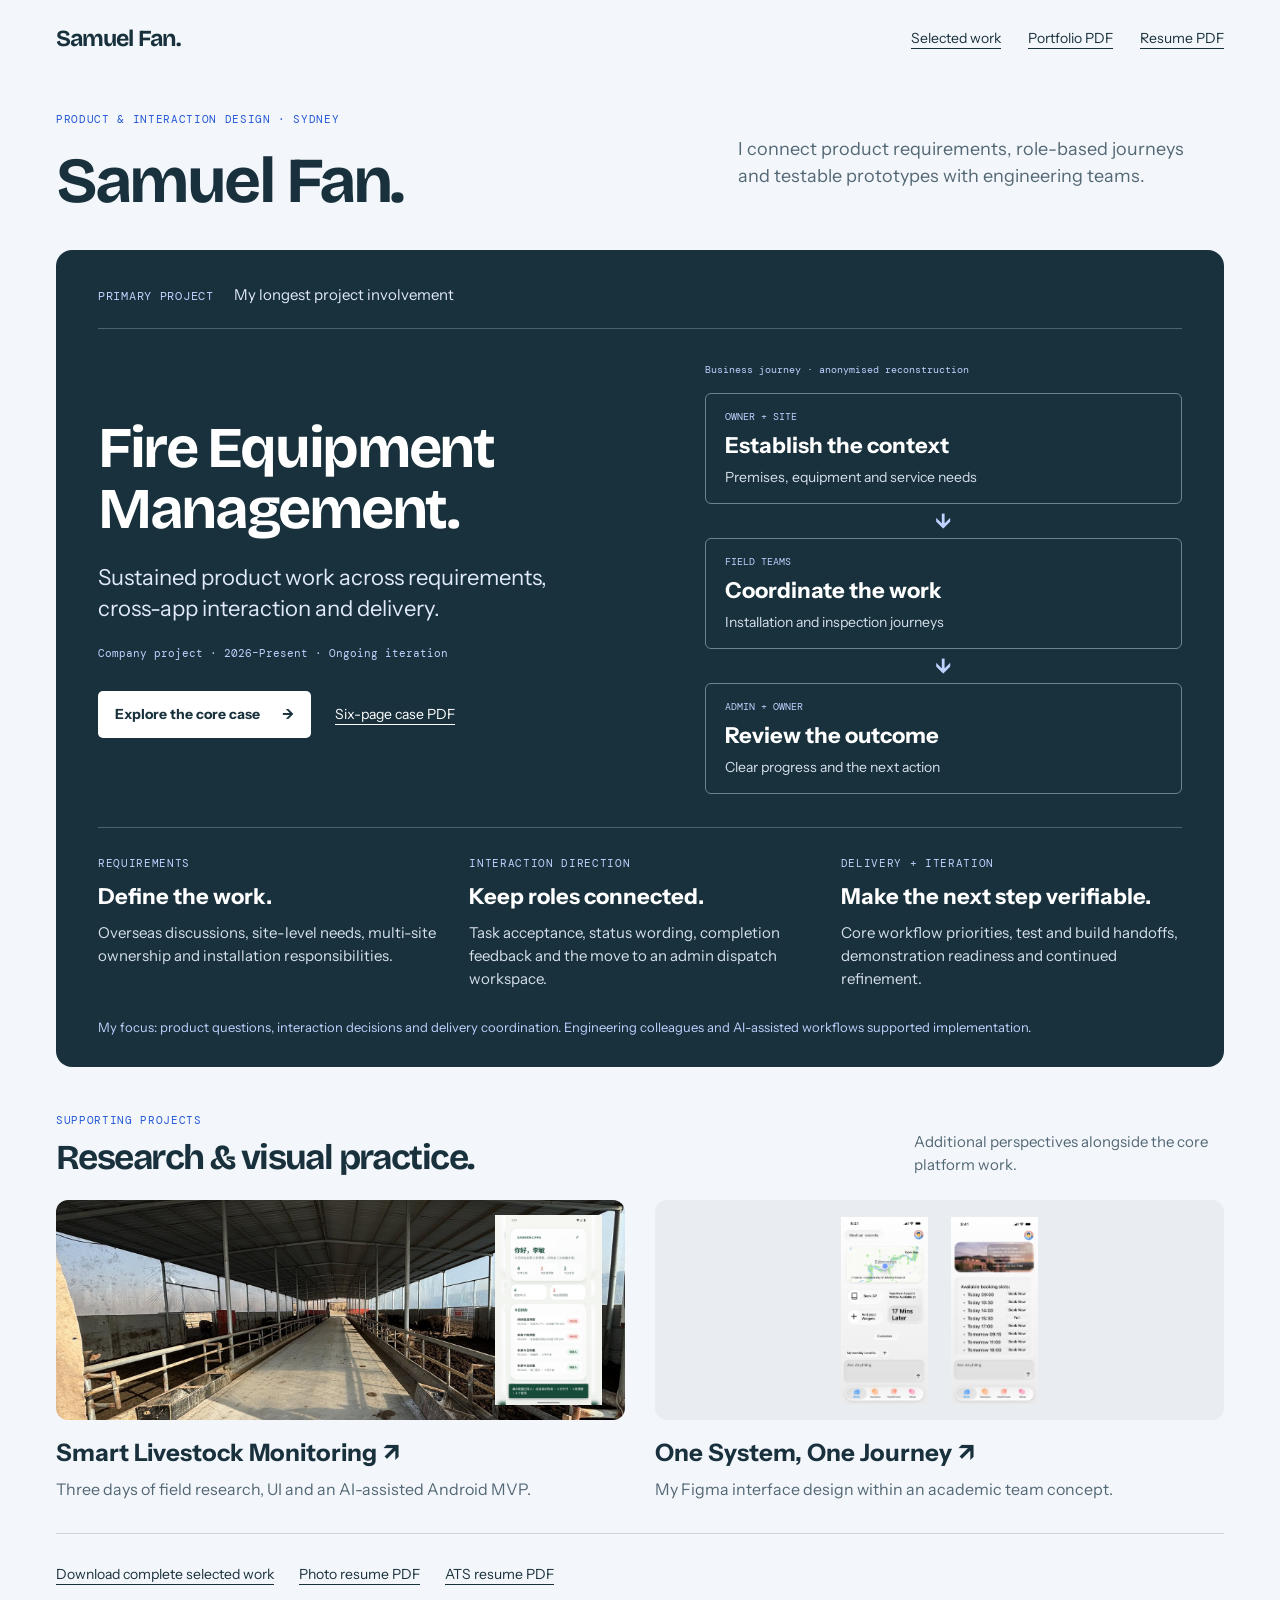
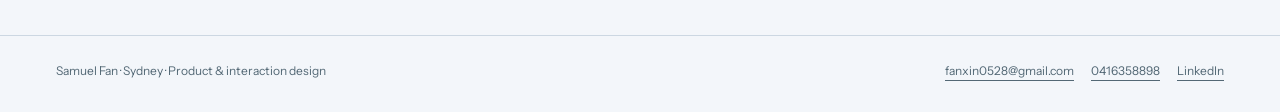
==== commit b3687d9b: "Feature FCT as primary project across portfolio and resumes" ====
--- a/index.html
+++ b/index.html
@@ -1,3 +1,6 @@
 <!DOCTYPE html>
 
-<html lang="en"><head><meta charset="utf-8"/><meta content="width=device-width,initial-scale=1" name="viewport"/><meta content="default-src 'self'; style-src 'self' 'unsafe-inline'; script-src 'self' 'unsafe-inline'; img-src 'self' data:; font-src 'self'; connect-src 'none'; object-src 'none'; base-uri 'self'" http-equiv="Content-Security-Policy"/><title>Selected work | Samuel Fan</title><link href="styles.css" rel="stylesheet"/><link href="https://fanxin0528-commits.github.io/samuel-fan-portfolio/" rel="canonical"/><meta content="Samuel Fan — product requirements, interaction design, field research and AI-assisted prototyping. Based in Sydney." name="description"/></head><body><header class="top"><div class="wrap"><a class="brand" href="index.html">Samuel Fan.</a><nav aria-label="Main"><a href="index.html#work">Selected work</a><a href="downloads/Samuel_Fan_Selected_Work_v10.pdf">Portfolio PDF</a><a href="downloads/Samuel_Fan_Photo_Resume_v10.pdf">Resume PDF</a></nav></div></header><main class="wrap"><section class="intro"><div><div class="label">Product research &amp; interaction design</div><h1>Samuel Fan.<br/>Product &amp; interaction design.</h1></div><p>I connect field findings, interface decisions and AI-assisted prototypes, working with product, development and hardware teams.</p></section><section aria-label="Selected work" class="gallery" id="work"><a class="project" href="equipment.html"><div class="stage stage-fire"><div class="stage-title">Make field work<br/>connect.</div><div class="mini-roles"><div class="mini-role"><small>OWNER</small>Request</div><div class="mini-role"><small>FIELD</small>Complete</div><div class="mini-role"><small>ADMIN</small>Review</div></div><div class="stage-note">Delivery and ongoing iteration · Anonymised reconstruction</div></div><h2>Fire Equipment Management ↗</h2><p class="caption">Requirements, cross-app interaction and delivery in an ongoing platform.</p></a><a class="project" href="livestock.html"><div class="stage stage-ranch field-stage"><img alt="Original field photograph of the ranch cattle corridor" class="field-stage-photo" src="assets/ranch-field-original.jpg"/><div><div class="stage-title">From field findings<br/>to an Android MVP.</div><div class="stage-note">Actual prototype capture<br/>Confirmed synthetic data</div></div><img alt="Livestock Android MVP with synthetic demonstration ranch and cattle data" src="assets/livestock-synthetic-mvp.jpg"/></div><h2>Smart Livestock Monitoring ↗</h2><p class="caption">Three days on site, research handoff and a testable mobile direction.</p></a></section><section class="medical-feature"><div><div class="label">Supporting academic visual work / team project</div><h2>One System,<br/>One Journey.</h2><p>Original mobile interfaces from a 2025 omni-channel healthcare concept.</p><a href="medical.html">Explore the visual study →</a></div><figure><img alt="Original academic medical app home screen" src="assets/medical-home-original.png"/><img alt="Original academic medical app appointment screen" src="assets/medical-appointment-original.png"/><figcaption>Original Figma exports. My contribution: interface design within an academic team project.</figcaption></figure></section><section class="work-note"><h3>My work sits between research and implementation.</h3><p>I contribute product requirements, field research, interface design and prototype review, working with engineering colleagues and AI-assisted workflows.</p></section><div class="links"><a href="downloads/Samuel_Fan_Selected_Work_v10.pdf">Download complete selected work</a><a href="downloads/Samuel_Fan_Photo_Resume_v10.pdf">Photo resume PDF</a><a href="downloads/Samuel_Fan_ATS_Resume_v10.pdf">ATS resume PDF</a></div></main><footer class="footer"><div class="wrap"><span>Samuel Fan · Sydney · Product &amp; interaction design</span><span class="contact-links"><a href="mailto:fanxin0528@gmail.com">fanxin0528@gmail.com</a><a href="tel:+61416358898">0416358898</a><a href="https://www.linkedin.com/in/samuel-fan-a523b7407/">LinkedIn</a></span></div></footer></body></html>+<html lang="en"><head><meta charset="utf-8"/><meta content="width=device-width,initial-scale=1" name="viewport"/><meta content="default-src 'self'; style-src 'self' 'unsafe-inline'; script-src 'self' 'unsafe-inline'; img-src 'self' data:; font-src 'self'; connect-src 'none'; object-src 'none'; base-uri 'self'" http-equiv="Content-Security-Policy"/><title>Selected work | Samuel Fan</title><link href="styles.css" rel="stylesheet"/><link href="https://fanxin0528-commits.github.io/samuel-fan-portfolio/" rel="canonical"/><meta content="Samuel Fan — product requirements, interaction design, field research and AI-assisted prototyping. Based in Sydney." name="description"/></head><body><header class="top"><div class="wrap"><a class="brand" href="index.html">Samuel Fan.</a><nav aria-label="Main"><a href="index.html#work">Selected work</a><a href="downloads/Samuel_Fan_Selected_Work_v11.pdf">Portfolio PDF</a><a href="downloads/Samuel_Fan_Photo_Resume_v11.pdf">Resume PDF</a></nav></div></header><main class="wrap"><section class="intro intro-primary"><div><div class="label">Product &amp; interaction design · Sydney</div><h1>Samuel Fan.</h1></div><p>I connect product requirements, role-based journeys and testable prototypes with engineering teams.</p></section>
+<section aria-labelledby="fct-title" class="primary-project" id="work"><div class="primary-marker">PRIMARY PROJECT <span>My longest project involvement</span></div><div class="primary-overview"><div><h2 id="fct-title">Fire Equipment<br/>Management.</h2><p class="primary-deck">Sustained product work across requirements, cross-app interaction and delivery.</p><p class="primary-context">Company project · 2026–Present · Ongoing iteration</p><div class="primary-actions"><a class="primary-link" href="equipment.html">Explore the core case <span aria-hidden="true">→</span></a><a href="downloads/Fire_Equipment_Management_v11.pdf">Six-page case PDF</a></div></div><figure class="primary-journey"><figcaption>Business journey · anonymised reconstruction</figcaption><div><small>OWNER + SITE</small><strong>Establish the context</strong><span>Premises, equipment and service needs</span></div><b aria-hidden="true">↓</b><div><small>FIELD TEAMS</small><strong>Coordinate the work</strong><span>Installation and inspection journeys</span></div><b aria-hidden="true">↓</b><div><small>ADMIN + OWNER</small><strong>Review the outcome</strong><span>Clear progress and the next action</span></div></figure></div><div class="primary-contributions"><section><div class="label">Requirements</div><h3>Define the work.</h3><p>Overseas discussions, site-level needs, multi-site ownership and installation responsibilities.</p></section><section><div class="label">Interaction direction</div><h3>Keep roles connected.</h3><p>Task acceptance, status wording, completion feedback and the move to an admin dispatch workspace.</p></section><section><div class="label">Delivery + iteration</div><h3>Make the next step verifiable.</h3><p>Core workflow priorities, test and build handoffs, demonstration readiness and continued refinement.</p></section></div><p class="primary-credit">My focus: product questions, interaction decisions and delivery coordination. Engineering colleagues and AI-assisted workflows supported implementation.</p></section>
+<section aria-labelledby="supporting-title" class="supporting-work"><div class="supporting-heading"><div><div class="label">Supporting projects</div><h2 id="supporting-title">Research &amp; visual practice.</h2></div><p>Additional perspectives alongside the core platform work.</p></div><div class="supporting-grid"><a class="support-card" href="livestock.html"><figure class="support-ranch"><img alt="Original ranch field photograph" src="assets/ranch-field-original.jpg"/><img alt="Android prototype with confirmed synthetic demonstration data" src="assets/livestock-synthetic-mvp.jpg"/></figure><h3>Smart Livestock Monitoring <span aria-hidden="true">↗</span></h3><p>Three days of field research, UI and an AI-assisted Android MVP.</p></a><a class="support-card" href="medical.html"><figure class="support-medical"><img alt="Original Figma healthcare home interface" src="assets/medical-home-original.png"/><img alt="Original Figma appointment interface" src="assets/medical-appointment-original.png"/></figure><h3>One System, One Journey <span aria-hidden="true">↗</span></h3><p>My Figma interface design within an academic team concept.</p></a></div></section>
+<div class="links final-downloads"><a href="downloads/Samuel_Fan_Selected_Work_v11.pdf">Download complete selected work</a><a href="downloads/Samuel_Fan_Photo_Resume_v11.pdf">Photo resume PDF</a><a href="downloads/Samuel_Fan_ATS_Resume_v11.pdf">ATS resume PDF</a></div></main><footer class="footer"><div class="wrap"><span>Samuel Fan · Sydney · Product &amp; interaction design</span><span class="contact-links"><a href="mailto:fanxin0528@gmail.com">fanxin0528@gmail.com</a><a href="tel:+61416358898">0416358898</a><a href="https://www.linkedin.com/in/samuel-fan-a523b7407/">LinkedIn</a></span></div></footer></body></html>
--- a/styles.css
+++ b/styles.css
@@ -8,3 +8,6 @@
 @media(max-width:900px){.fct-case .role-map{grid-template-columns:1fr 1fr}.fct-case .two{gap:30px}.fct-case .facts{grid-template-columns:1fr}.fct-case .model{padding:24px;gap:15px}.fct-case .flow{flex-wrap:wrap}}@media(max-width:620px){.fct-chapter{padding:33px 0}.fct-case .chapter-title{font-size:43px}.fct-case .deck{font-size:21px}.fct-case .two{grid-template-columns:1fr;gap:13px;margin:24px 0}.fct-case .lead{font-size:22px}.fct-case .model{display:block;padding:20px}.fct-case .branch{margin:18px}.fct-case .decision{padding:24px}.fct-case .review-row{grid-template-columns:20px 1fr;gap:13px}.fct-case .flow{gap:10px}.fct-case .flow div{font-size:14px;padding:12px}.fct-case .case-flow{padding:20px}.fct-case .sources{flex-direction:column;gap:12px}.fct-case .sources span{font-size:16px}.fct-case .stages{grid-template-columns:1fr;gap:15px}.fct-case .stages>div{padding:18px}.fct-case .timeline>div{grid-template-columns:38px 1fr;gap:16px;font-size:16px}.fct-case .role-map{gap:20px 13px}.fct-case .role-map>div{padding-right:8px}.fct-case .role-map h3{font-size:19px}}
 
 .contact-links{display:flex;flex-wrap:wrap;gap:9px 17px}
+/* v11: the primary platform sets the hierarchy; supporting work follows. */
+.intro-primary{padding:34px 0 36px;grid-template-columns:1.3fr 1fr;align-items:center}.intro-primary h1{font-size:64px}.intro-primary p{font-size:18px;max-width:450px}.primary-project{background:var(--ink);color:white;border-radius:16px;padding:34px 42px 30px}.primary-marker{display:flex;align-items:center;gap:20px;font:12px/1.5 Mono,monospace;letter-spacing:.06em;color:#bed1ff;border-bottom:1px solid #4a626d;padding-bottom:21px}.primary-marker span{font:15px/1.5 Body,sans-serif;letter-spacing:0;color:#e1e9fc}.primary-overview{display:grid;grid-template-columns:1.15fr 1fr;gap:58px;align-items:center;padding:33px 0}.primary-overview h2{font-size:clamp(42px,4.5vw,62px);letter-spacing:-.04em}.primary-deck{font-size:22px;line-height:1.4;color:#e1e9fc;max-width:500px;margin-top:23px}.primary-context{font:11px/1.7 Mono,monospace;color:#bed1ff;margin-top:19px}.primary-actions{display:flex;align-items:center;flex-wrap:wrap;gap:24px;margin-top:28px;font-size:14px}.primary-link{display:inline-flex;justify-content:space-between;gap:22px;background:white;color:var(--ink);padding:13px 17px;text-decoration:none;font-weight:700;border-radius:5px}.primary-actions a:hover{color:#bed1ff}.primary-actions .primary-link:hover{color:#2458d6}.primary-journey{margin:0;min-width:0}.primary-journey figcaption{font:10px/1.6 Mono,monospace;color:#bed1ff;margin-bottom:15px}.primary-journey>div{border:1px solid #6c8491;padding:15px 19px;border-radius:6px}.primary-journey small,.primary-journey strong,.primary-journey div>span{display:block}.primary-journey small{font:10px/1.5 Mono,monospace;color:#bed1ff}.primary-journey strong{font-size:22px;margin:5px 0}.primary-journey div>span{font-size:14px;color:#d5e0eb}.primary-journey>b{display:block;text-align:center;font-size:20px;line-height:1.2;color:#bed1ff;margin:5px 0}.primary-contributions{display:grid;grid-template-columns:repeat(3,1fr);gap:30px;border-top:1px solid #4a626d;padding-top:27px}.primary-contributions .label{color:#bed1ff}.primary-contributions h3{font-size:22px;margin:11px 0}.primary-contributions p{font-size:15px;line-height:1.55;color:#d5e0eb}.primary-credit{font-size:13px;line-height:1.55;color:#bed1ff;margin-top:26px;max-width:950px}.supporting-work{padding-top:45px}.supporting-heading{display:flex;justify-content:space-between;gap:35px;align-items:end;margin-bottom:24px}.supporting-heading h2{font-size:35px;margin-top:10px}.supporting-heading p{font-size:15px;color:var(--muted);max-width:310px}.supporting-grid{display:grid;grid-template-columns:1fr 1fr;gap:30px}.support-card{text-decoration:none;display:block;min-width:0}.support-card h3{font-size:24px;margin:19px 0 9px}.support-card p{font-size:16px;color:var(--muted);max-width:510px}.support-card figure{height:220px;margin:0;background:#e9edf2;border-radius:12px;overflow:hidden}.support-ranch{position:relative}.support-ranch img:first-child{width:100%;height:100%;object-fit:cover}.support-ranch img:last-child{position:absolute;right:23px;top:15px;height:190px;width:107px;object-fit:contain}.support-medical{display:flex;gap:23px;justify-content:center;align-items:center;padding:16px}.support-medical img{height:188px;max-width:43%;object-fit:contain}.final-downloads{padding-top:30px;border-top:1px solid var(--line);margin-top:32px}.fct-case .journey-map{background:var(--pale);padding:27px;margin:26px 0}.fct-case .journey-map section{background:white;border-left:3px solid var(--blue);padding:20px 23px}.fct-case .journey-map p{margin-bottom:0}.fct-case .journey-map .label{margin-bottom:10px}.fct-case .journey-arrow{text-align:center;color:var(--blue);font-size:25px;margin:9px}.fct-case .journey-split{display:grid;grid-template-columns:1fr 1fr;gap:35px}
+@media(max-width:900px){.intro-primary{grid-template-columns:1fr 1fr;gap:25px}.intro-primary h1{font-size:53px}.primary-project{padding:28px}.primary-overview{gap:30px}.primary-contributions{gap:20px}.primary-contributions h3{font-size:20px}.supporting-heading{display:block}.supporting-heading p{margin-top:15px;max-width:none}}@media(max-width:620px){.intro-primary{grid-template-columns:1fr;gap:20px;padding:24px 0 29px}.intro-primary h1{font-size:46px}.intro-primary p{font-size:17px}.primary-project{padding:24px 22px;border-radius:12px}.primary-marker{align-items:start;flex-direction:column;gap:7px;font-size:10px;padding-bottom:18px}.primary-marker span{font-size:13px}.primary-overview{grid-template-columns:1fr;gap:29px;padding:25px 0}.primary-overview h2{font-size:42px}.primary-deck{font-size:21px;margin-top:20px}.primary-context{font-size:10px}.primary-actions{gap:18px;margin-top:23px}.primary-journey strong{font-size:21px}.primary-contributions{grid-template-columns:1fr;gap:23px;padding-top:24px}.primary-contributions h3{font-size:22px;margin:7px 0 9px}.primary-contributions p{font-size:16px}.primary-credit{font-size:13px;margin-top:25px}.supporting-work{padding-top:33px}.supporting-heading h2{font-size:30px}.supporting-grid{grid-template-columns:1fr;gap:29px}.support-card h3{font-size:25px}.support-card figure{height:195px}.support-ranch img:last-child{height:168px;top:13px;right:17px}.support-medical img{height:165px}.supporting-heading p{font-size:16px}.fct-case .journey-map{padding:18px}.fct-case .journey-map section{padding:18px}.fct-case .journey-split{grid-template-columns:1fr;gap:22px}}
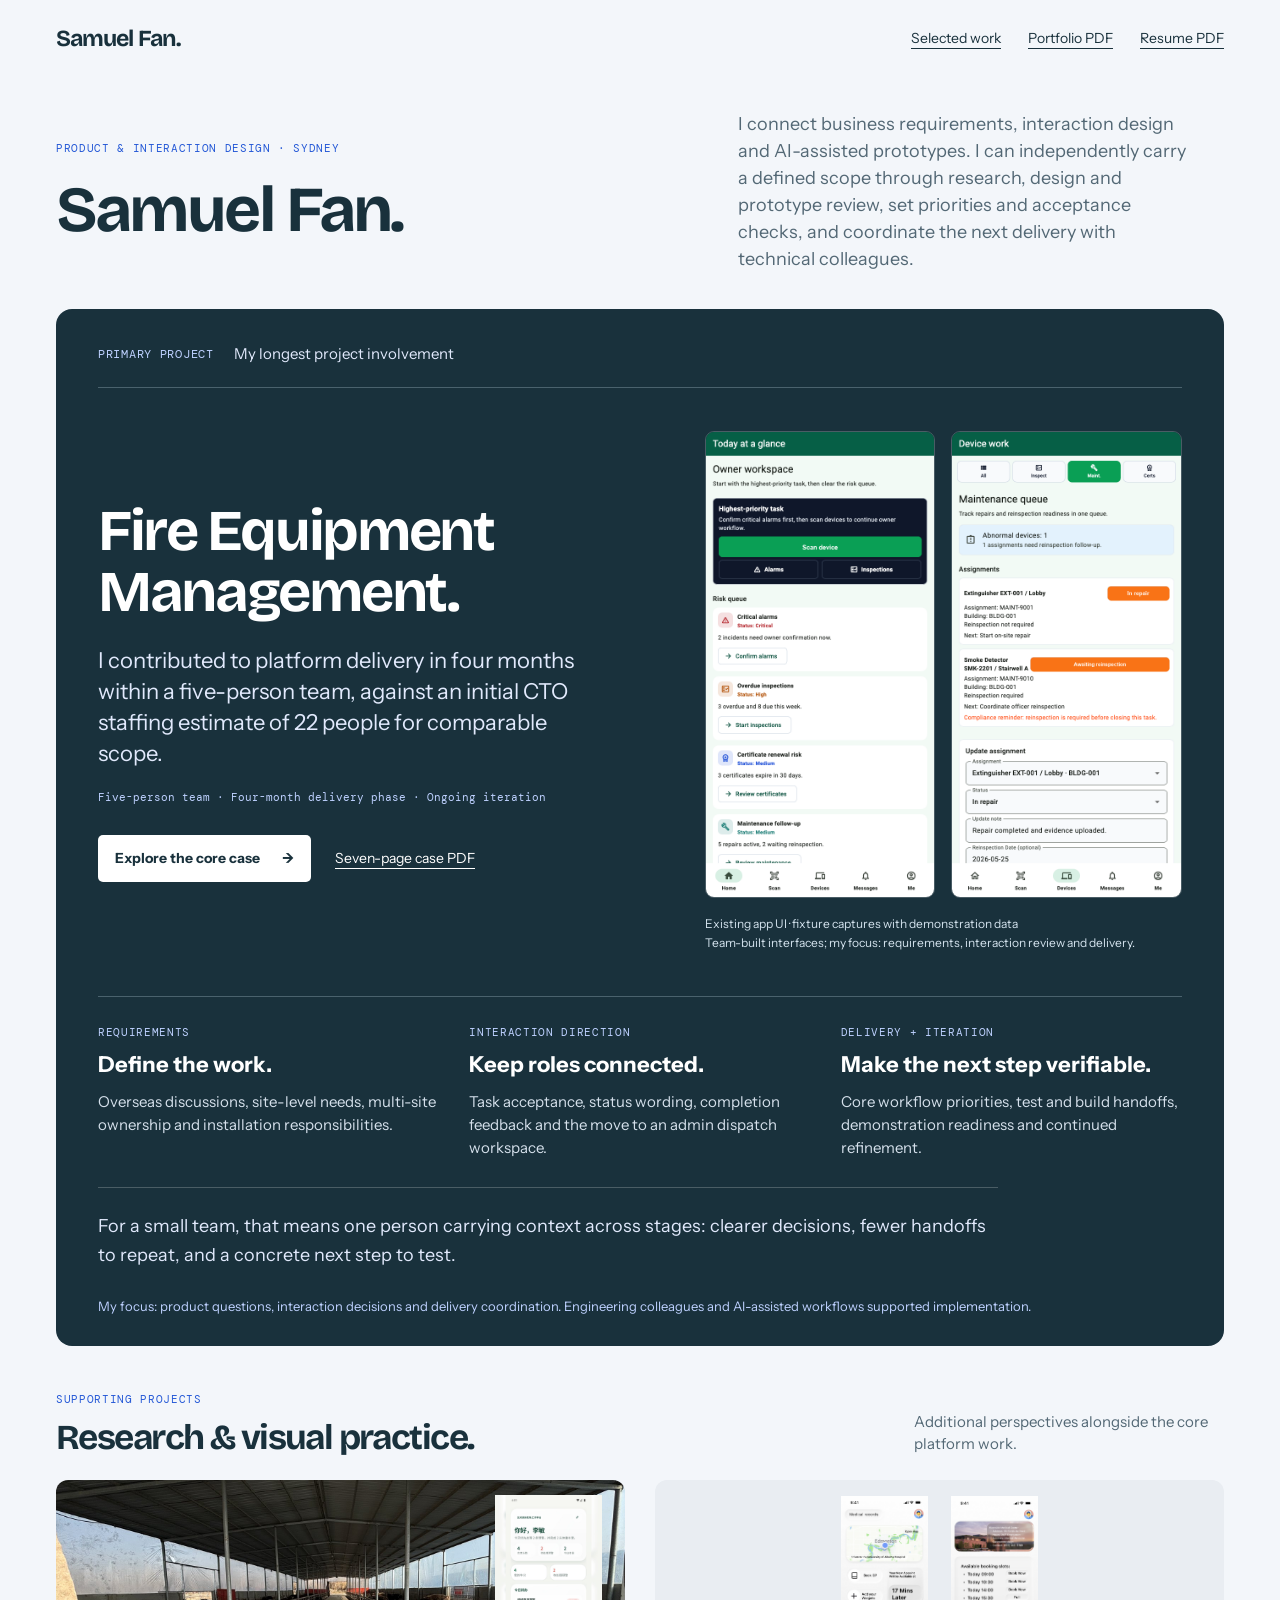
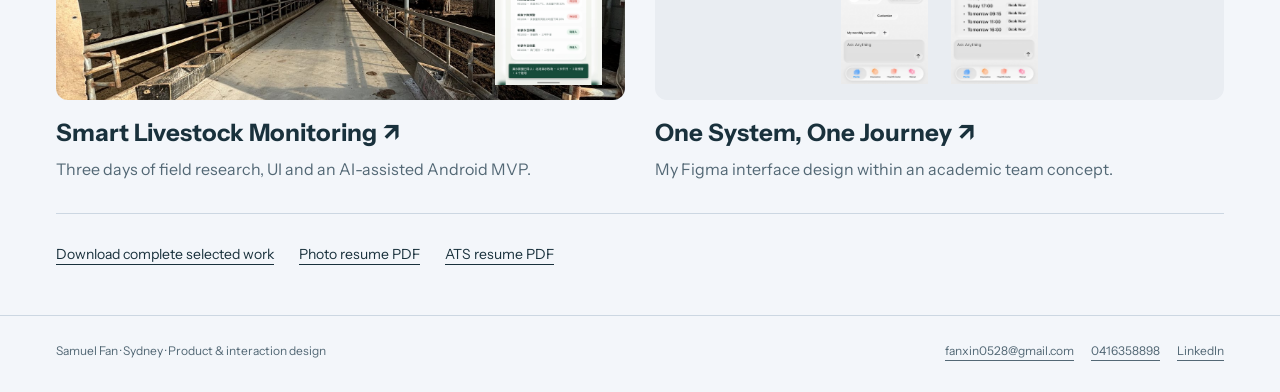
==== commit f8aa5fe6: "Strengthen employer value and show safe FCT app interfaces" ====
--- a/index.html
+++ b/index.html
@@ -1,6 +1,6 @@
 <!DOCTYPE html>
 
-<html lang="en"><head><meta charset="utf-8"/><meta content="width=device-width,initial-scale=1" name="viewport"/><meta content="default-src 'self'; style-src 'self' 'unsafe-inline'; script-src 'self' 'unsafe-inline'; img-src 'self' data:; font-src 'self'; connect-src 'none'; object-src 'none'; base-uri 'self'" http-equiv="Content-Security-Policy"/><title>Selected work | Samuel Fan</title><link href="styles.css" rel="stylesheet"/><link href="https://fanxin0528-commits.github.io/samuel-fan-portfolio/" rel="canonical"/><meta content="Samuel Fan — product requirements, interaction design, field research and AI-assisted prototyping. Based in Sydney." name="description"/></head><body><header class="top"><div class="wrap"><a class="brand" href="index.html">Samuel Fan.</a><nav aria-label="Main"><a href="index.html#work">Selected work</a><a href="downloads/Samuel_Fan_Selected_Work_v11.pdf">Portfolio PDF</a><a href="downloads/Samuel_Fan_Photo_Resume_v11.pdf">Resume PDF</a></nav></div></header><main class="wrap"><section class="intro intro-primary"><div><div class="label">Product &amp; interaction design · Sydney</div><h1>Samuel Fan.</h1></div><p>I connect product requirements, role-based journeys and testable prototypes with engineering teams.</p></section>
-<section aria-labelledby="fct-title" class="primary-project" id="work"><div class="primary-marker">PRIMARY PROJECT <span>My longest project involvement</span></div><div class="primary-overview"><div><h2 id="fct-title">Fire Equipment<br/>Management.</h2><p class="primary-deck">Sustained product work across requirements, cross-app interaction and delivery.</p><p class="primary-context">Company project · 2026–Present · Ongoing iteration</p><div class="primary-actions"><a class="primary-link" href="equipment.html">Explore the core case <span aria-hidden="true">→</span></a><a href="downloads/Fire_Equipment_Management_v11.pdf">Six-page case PDF</a></div></div><figure class="primary-journey"><figcaption>Business journey · anonymised reconstruction</figcaption><div><small>OWNER + SITE</small><strong>Establish the context</strong><span>Premises, equipment and service needs</span></div><b aria-hidden="true">↓</b><div><small>FIELD TEAMS</small><strong>Coordinate the work</strong><span>Installation and inspection journeys</span></div><b aria-hidden="true">↓</b><div><small>ADMIN + OWNER</small><strong>Review the outcome</strong><span>Clear progress and the next action</span></div></figure></div><div class="primary-contributions"><section><div class="label">Requirements</div><h3>Define the work.</h3><p>Overseas discussions, site-level needs, multi-site ownership and installation responsibilities.</p></section><section><div class="label">Interaction direction</div><h3>Keep roles connected.</h3><p>Task acceptance, status wording, completion feedback and the move to an admin dispatch workspace.</p></section><section><div class="label">Delivery + iteration</div><h3>Make the next step verifiable.</h3><p>Core workflow priorities, test and build handoffs, demonstration readiness and continued refinement.</p></section></div><p class="primary-credit">My focus: product questions, interaction decisions and delivery coordination. Engineering colleagues and AI-assisted workflows supported implementation.</p></section>
+<html lang="en"><head><meta charset="utf-8"/><meta content="width=device-width,initial-scale=1" name="viewport"/><meta content="default-src 'self'; style-src 'self' 'unsafe-inline'; script-src 'self' 'unsafe-inline'; img-src 'self' data:; font-src 'self'; connect-src 'none'; object-src 'none'; base-uri 'self'" http-equiv="Content-Security-Policy"/><title>Selected work | Samuel Fan</title><link href="styles.css" rel="stylesheet"/><link href="https://fanxin0528-commits.github.io/samuel-fan-portfolio/" rel="canonical"/><meta content="Samuel Fan — product requirements, interaction design, field research and AI-assisted prototyping. Based in Sydney." name="description"/></head><body><header class="top"><div class="wrap"><a class="brand" href="index.html">Samuel Fan.</a><nav aria-label="Main"><a href="index.html#work">Selected work</a><a href="downloads/Samuel_Fan_Selected_Work_v12.pdf">Portfolio PDF</a><a href="downloads/Samuel_Fan_Photo_Resume_v12.pdf">Resume PDF</a></nav></div></header><main class="wrap"><section class="intro intro-primary"><div><div class="label">Product &amp; interaction design · Sydney</div><h1>Samuel Fan.</h1></div><p>I connect business requirements, interaction design and AI-assisted prototypes. I can independently carry a defined scope through research, design and prototype review, set priorities and acceptance checks, and coordinate the next delivery with technical colleagues.</p></section>
+<section aria-labelledby="fct-title" class="primary-project" id="work"><div class="primary-marker">PRIMARY PROJECT <span>My longest project involvement</span></div><div class="primary-overview"><div><h2 id="fct-title">Fire Equipment<br/>Management.</h2><p class="primary-deck">I contributed to platform delivery in four months within a five-person team, against an initial CTO staffing estimate of 22 people for comparable scope.</p><p class="primary-context">Five-person team · Four-month delivery phase · Ongoing iteration</p><div class="primary-actions"><a class="primary-link" href="equipment.html">Explore the core case <span aria-hidden="true">→</span></a><a href="downloads/Fire_Equipment_Management_v12.pdf">Seven-page case PDF</a></div></div><figure class="primary-apps"><div class="app-pair"><img alt="Owner app workspace with demonstration data" src="assets/fct-owner-workspace-fixture.png"/><img alt="Maintenance queue with demonstration data" src="assets/fct-maintenance-fixture.png"/></div><figcaption>Existing app UI · fixture captures with demonstration data<br/>Team-built interfaces; my focus: requirements, interaction review and delivery.</figcaption></figure></div><div class="primary-contributions"><section><div class="label">Requirements</div><h3>Define the work.</h3><p>Overseas discussions, site-level needs, multi-site ownership and installation responsibilities.</p></section><section><div class="label">Interaction direction</div><h3>Keep roles connected.</h3><p>Task acceptance, status wording, completion feedback and the move to an admin dispatch workspace.</p></section><section><div class="label">Delivery + iteration</div><h3>Make the next step verifiable.</h3><p>Core workflow priorities, test and build handoffs, demonstration readiness and continued refinement.</p></section></div><p class="employer-value">For a small team, that means one person carrying context across stages: clearer decisions, fewer handoffs to repeat, and a concrete next step to test.</p><p class="primary-credit">My focus: product questions, interaction decisions and delivery coordination. Engineering colleagues and AI-assisted workflows supported implementation.</p></section>
 <section aria-labelledby="supporting-title" class="supporting-work"><div class="supporting-heading"><div><div class="label">Supporting projects</div><h2 id="supporting-title">Research &amp; visual practice.</h2></div><p>Additional perspectives alongside the core platform work.</p></div><div class="supporting-grid"><a class="support-card" href="livestock.html"><figure class="support-ranch"><img alt="Original ranch field photograph" src="assets/ranch-field-original.jpg"/><img alt="Android prototype with confirmed synthetic demonstration data" src="assets/livestock-synthetic-mvp.jpg"/></figure><h3>Smart Livestock Monitoring <span aria-hidden="true">↗</span></h3><p>Three days of field research, UI and an AI-assisted Android MVP.</p></a><a class="support-card" href="medical.html"><figure class="support-medical"><img alt="Original Figma healthcare home interface" src="assets/medical-home-original.png"/><img alt="Original Figma appointment interface" src="assets/medical-appointment-original.png"/></figure><h3>One System, One Journey <span aria-hidden="true">↗</span></h3><p>My Figma interface design within an academic team concept.</p></a></div></section>
-<div class="links final-downloads"><a href="downloads/Samuel_Fan_Selected_Work_v11.pdf">Download complete selected work</a><a href="downloads/Samuel_Fan_Photo_Resume_v11.pdf">Photo resume PDF</a><a href="downloads/Samuel_Fan_ATS_Resume_v11.pdf">ATS resume PDF</a></div></main><footer class="footer"><div class="wrap"><span>Samuel Fan · Sydney · Product &amp; interaction design</span><span class="contact-links"><a href="mailto:fanxin0528@gmail.com">fanxin0528@gmail.com</a><a href="tel:+61416358898">0416358898</a><a href="https://www.linkedin.com/in/samuel-fan-a523b7407/">LinkedIn</a></span></div></footer></body></html>+<div class="links final-downloads"><a href="downloads/Samuel_Fan_Selected_Work_v12.pdf">Download complete selected work</a><a href="downloads/Samuel_Fan_Photo_Resume_v12.pdf">Photo resume PDF</a><a href="downloads/Samuel_Fan_ATS_Resume_v12.pdf">ATS resume PDF</a></div></main><footer class="footer"><div class="wrap"><span>Samuel Fan · Sydney · Product &amp; interaction design</span><span class="contact-links"><a href="mailto:fanxin0528@gmail.com">fanxin0528@gmail.com</a><a href="tel:+61416358898">0416358898</a><a href="https://www.linkedin.com/in/samuel-fan-a523b7407/">LinkedIn</a></span></div></footer></body></html>
--- a/styles.css
+++ b/styles.css
@@ -8,6 +8,10 @@
 @media(max-width:900px){.fct-case .role-map{grid-template-columns:1fr 1fr}.fct-case .two{gap:30px}.fct-case .facts{grid-template-columns:1fr}.fct-case .model{padding:24px;gap:15px}.fct-case .flow{flex-wrap:wrap}}@media(max-width:620px){.fct-chapter{padding:33px 0}.fct-case .chapter-title{font-size:43px}.fct-case .deck{font-size:21px}.fct-case .two{grid-template-columns:1fr;gap:13px;margin:24px 0}.fct-case .lead{font-size:22px}.fct-case .model{display:block;padding:20px}.fct-case .branch{margin:18px}.fct-case .decision{padding:24px}.fct-case .review-row{grid-template-columns:20px 1fr;gap:13px}.fct-case .flow{gap:10px}.fct-case .flow div{font-size:14px;padding:12px}.fct-case .case-flow{padding:20px}.fct-case .sources{flex-direction:column;gap:12px}.fct-case .sources span{font-size:16px}.fct-case .stages{grid-template-columns:1fr;gap:15px}.fct-case .stages>div{padding:18px}.fct-case .timeline>div{grid-template-columns:38px 1fr;gap:16px;font-size:16px}.fct-case .role-map{gap:20px 13px}.fct-case .role-map>div{padding-right:8px}.fct-case .role-map h3{font-size:19px}}
 
 .contact-links{display:flex;flex-wrap:wrap;gap:9px 17px}
-/* v11: the primary platform sets the hierarchy; supporting work follows. */
+/* v12: the primary platform sets the hierarchy; supporting work follows. */
 .intro-primary{padding:34px 0 36px;grid-template-columns:1.3fr 1fr;align-items:center}.intro-primary h1{font-size:64px}.intro-primary p{font-size:18px;max-width:450px}.primary-project{background:var(--ink);color:white;border-radius:16px;padding:34px 42px 30px}.primary-marker{display:flex;align-items:center;gap:20px;font:12px/1.5 Mono,monospace;letter-spacing:.06em;color:#bed1ff;border-bottom:1px solid #4a626d;padding-bottom:21px}.primary-marker span{font:15px/1.5 Body,sans-serif;letter-spacing:0;color:#e1e9fc}.primary-overview{display:grid;grid-template-columns:1.15fr 1fr;gap:58px;align-items:center;padding:33px 0}.primary-overview h2{font-size:clamp(42px,4.5vw,62px);letter-spacing:-.04em}.primary-deck{font-size:22px;line-height:1.4;color:#e1e9fc;max-width:500px;margin-top:23px}.primary-context{font:11px/1.7 Mono,monospace;color:#bed1ff;margin-top:19px}.primary-actions{display:flex;align-items:center;flex-wrap:wrap;gap:24px;margin-top:28px;font-size:14px}.primary-link{display:inline-flex;justify-content:space-between;gap:22px;background:white;color:var(--ink);padding:13px 17px;text-decoration:none;font-weight:700;border-radius:5px}.primary-actions a:hover{color:#bed1ff}.primary-actions .primary-link:hover{color:#2458d6}.primary-journey{margin:0;min-width:0}.primary-journey figcaption{font:10px/1.6 Mono,monospace;color:#bed1ff;margin-bottom:15px}.primary-journey>div{border:1px solid #6c8491;padding:15px 19px;border-radius:6px}.primary-journey small,.primary-journey strong,.primary-journey div>span{display:block}.primary-journey small{font:10px/1.5 Mono,monospace;color:#bed1ff}.primary-journey strong{font-size:22px;margin:5px 0}.primary-journey div>span{font-size:14px;color:#d5e0eb}.primary-journey>b{display:block;text-align:center;font-size:20px;line-height:1.2;color:#bed1ff;margin:5px 0}.primary-contributions{display:grid;grid-template-columns:repeat(3,1fr);gap:30px;border-top:1px solid #4a626d;padding-top:27px}.primary-contributions .label{color:#bed1ff}.primary-contributions h3{font-size:22px;margin:11px 0}.primary-contributions p{font-size:15px;line-height:1.55;color:#d5e0eb}.primary-credit{font-size:13px;line-height:1.55;color:#bed1ff;margin-top:26px;max-width:950px}.supporting-work{padding-top:45px}.supporting-heading{display:flex;justify-content:space-between;gap:35px;align-items:end;margin-bottom:24px}.supporting-heading h2{font-size:35px;margin-top:10px}.supporting-heading p{font-size:15px;color:var(--muted);max-width:310px}.supporting-grid{display:grid;grid-template-columns:1fr 1fr;gap:30px}.support-card{text-decoration:none;display:block;min-width:0}.support-card h3{font-size:24px;margin:19px 0 9px}.support-card p{font-size:16px;color:var(--muted);max-width:510px}.support-card figure{height:220px;margin:0;background:#e9edf2;border-radius:12px;overflow:hidden}.support-ranch{position:relative}.support-ranch img:first-child{width:100%;height:100%;object-fit:cover}.support-ranch img:last-child{position:absolute;right:23px;top:15px;height:190px;width:107px;object-fit:contain}.support-medical{display:flex;gap:23px;justify-content:center;align-items:center;padding:16px}.support-medical img{height:188px;max-width:43%;object-fit:contain}.final-downloads{padding-top:30px;border-top:1px solid var(--line);margin-top:32px}.fct-case .journey-map{background:var(--pale);padding:27px;margin:26px 0}.fct-case .journey-map section{background:white;border-left:3px solid var(--blue);padding:20px 23px}.fct-case .journey-map p{margin-bottom:0}.fct-case .journey-map .label{margin-bottom:10px}.fct-case .journey-arrow{text-align:center;color:var(--blue);font-size:25px;margin:9px}.fct-case .journey-split{display:grid;grid-template-columns:1fr 1fr;gap:35px}
 @media(max-width:900px){.intro-primary{grid-template-columns:1fr 1fr;gap:25px}.intro-primary h1{font-size:53px}.primary-project{padding:28px}.primary-overview{gap:30px}.primary-contributions{gap:20px}.primary-contributions h3{font-size:20px}.supporting-heading{display:block}.supporting-heading p{margin-top:15px;max-width:none}}@media(max-width:620px){.intro-primary{grid-template-columns:1fr;gap:20px;padding:24px 0 29px}.intro-primary h1{font-size:46px}.intro-primary p{font-size:17px}.primary-project{padding:24px 22px;border-radius:12px}.primary-marker{align-items:start;flex-direction:column;gap:7px;font-size:10px;padding-bottom:18px}.primary-marker span{font-size:13px}.primary-overview{grid-template-columns:1fr;gap:29px;padding:25px 0}.primary-overview h2{font-size:42px}.primary-deck{font-size:21px;margin-top:20px}.primary-context{font-size:10px}.primary-actions{gap:18px;margin-top:23px}.primary-journey strong{font-size:21px}.primary-contributions{grid-template-columns:1fr;gap:23px;padding-top:24px}.primary-contributions h3{font-size:22px;margin:7px 0 9px}.primary-contributions p{font-size:16px}.primary-credit{font-size:13px;margin-top:25px}.supporting-work{padding-top:33px}.supporting-heading h2{font-size:30px}.supporting-grid{grid-template-columns:1fr;gap:29px}.support-card h3{font-size:25px}.support-card figure{height:195px}.support-ranch img:last-child{height:168px;top:13px;right:17px}.support-medical img{height:165px}.supporting-heading p{font-size:16px}.fct-case .journey-map{padding:18px}.fct-case .journey-map section{padding:18px}.fct-case .journey-split{grid-template-columns:1fr;gap:22px}}
+
+.employer-value{border-top:1px solid #ffffff36;padding-top:24px;margin:28px 0 0;max-width:900px;color:#e1e9fc;font-size:18px;line-height:1.6}
+
+.primary-apps{margin:0;padding:10px 0}.app-pair{display:grid;grid-template-columns:1fr 1fr;gap:16px;align-items:start}.app-pair img{display:block;width:100%;height:auto;border-radius:9px;border:1px solid #ffffff36}.primary-apps figcaption{font-size:12px;color:#d3e2ed;line-height:1.6;margin-top:16px}.app-spread{display:grid;grid-template-columns:1fr 1fr;gap:30px;margin:25px auto;max-width:680px}.app-spread figure{margin:0}.app-spread img{width:100%;height:auto;border:1px solid #ccd7e2}.app-spread figcaption{font-size:13px;line-height:1.5;color:#536875;margin-top:10px}@media(max-width:600px){.app-pair{gap:10px}.app-spread{gap:14px}.employer-value{font-size:16px}}
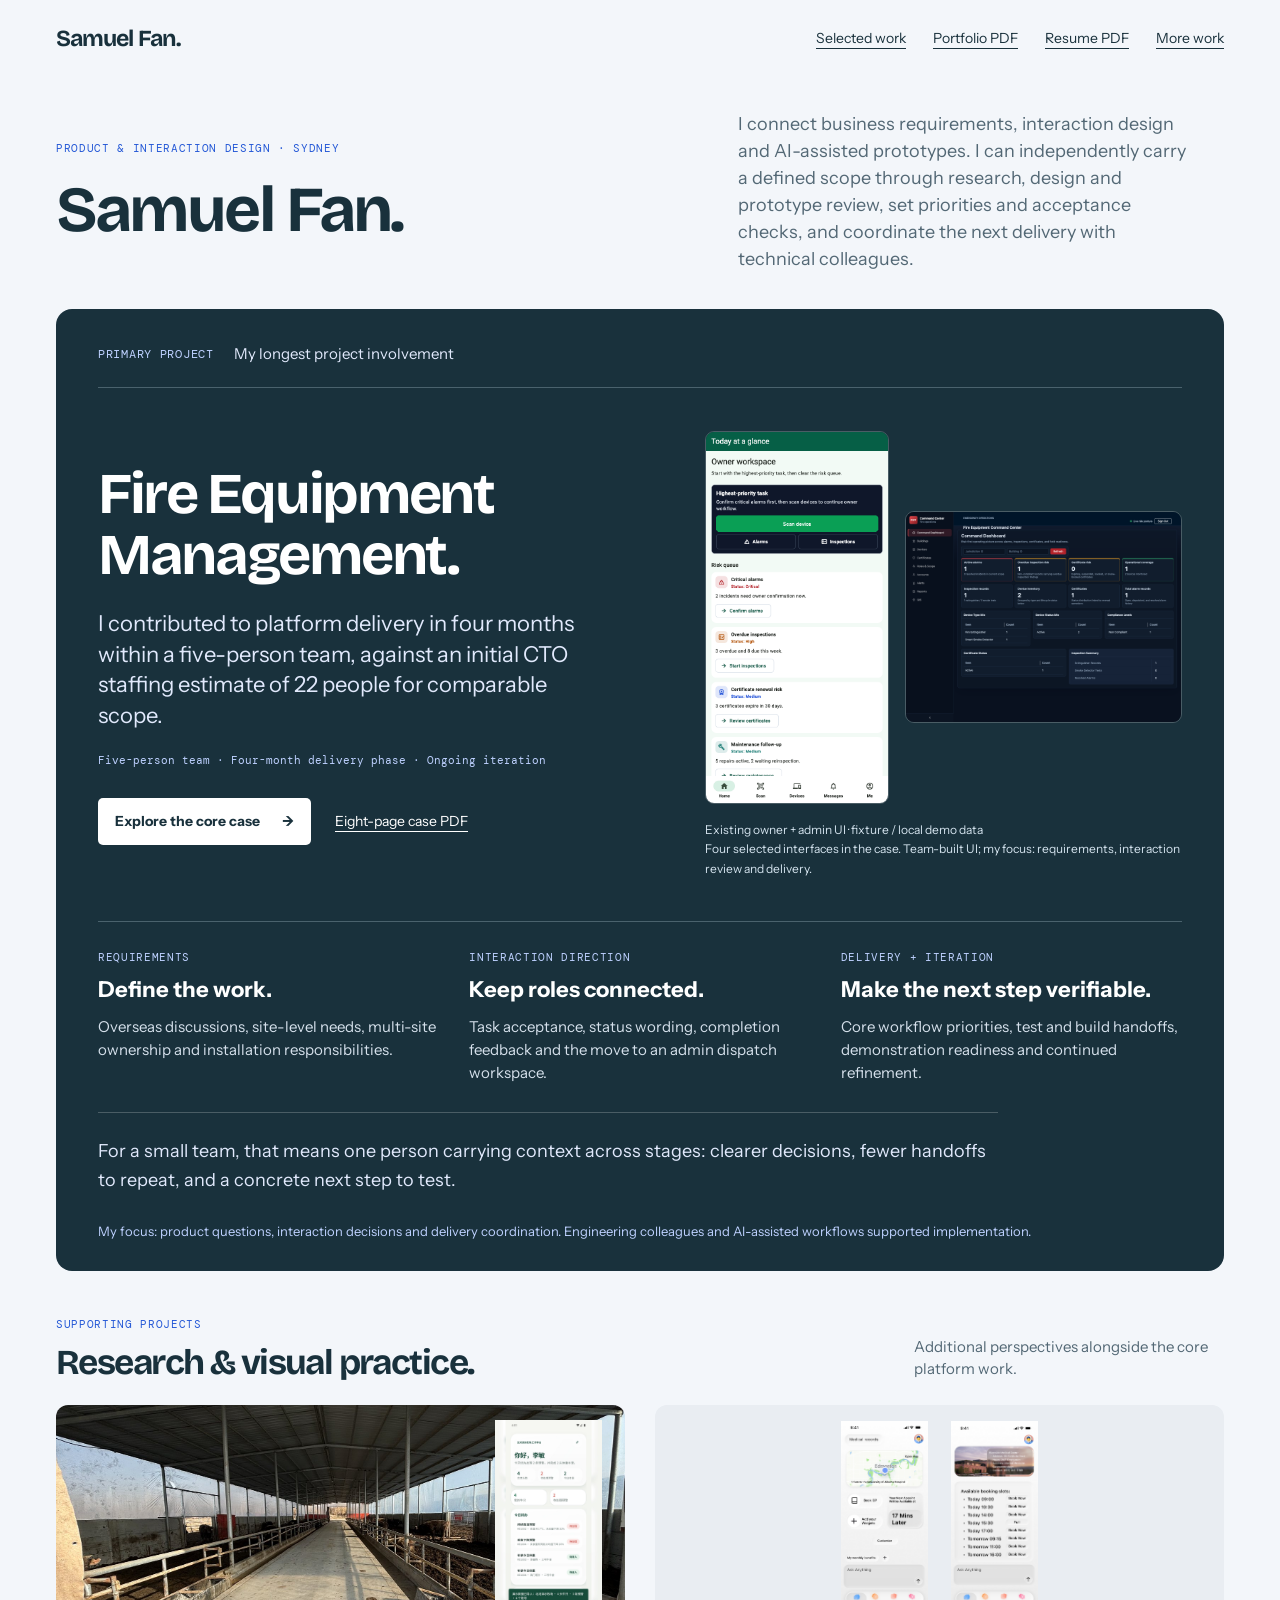
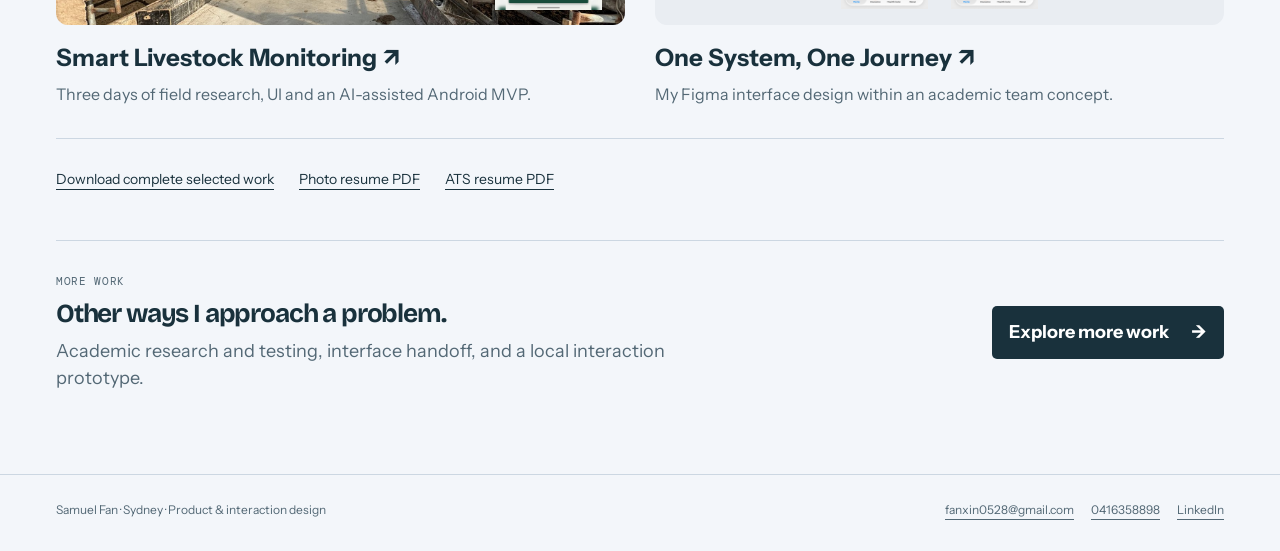
==== commit 7e918ad5: "Curate four FCT interfaces and add selected more work" ====
--- a/index.html
+++ b/index.html
@@ -1,6 +1,6 @@
 <!DOCTYPE html>
 
-<html lang="en"><head><meta charset="utf-8"/><meta content="width=device-width,initial-scale=1" name="viewport"/><meta content="default-src 'self'; style-src 'self' 'unsafe-inline'; script-src 'self' 'unsafe-inline'; img-src 'self' data:; font-src 'self'; connect-src 'none'; object-src 'none'; base-uri 'self'" http-equiv="Content-Security-Policy"/><title>Selected work | Samuel Fan</title><link href="styles.css" rel="stylesheet"/><link href="https://fanxin0528-commits.github.io/samuel-fan-portfolio/" rel="canonical"/><meta content="Samuel Fan — product requirements, interaction design, field research and AI-assisted prototyping. Based in Sydney." name="description"/></head><body><header class="top"><div class="wrap"><a class="brand" href="index.html">Samuel Fan.</a><nav aria-label="Main"><a href="index.html#work">Selected work</a><a href="downloads/Samuel_Fan_Selected_Work_v12.pdf">Portfolio PDF</a><a href="downloads/Samuel_Fan_Photo_Resume_v12.pdf">Resume PDF</a></nav></div></header><main class="wrap"><section class="intro intro-primary"><div><div class="label">Product &amp; interaction design · Sydney</div><h1>Samuel Fan.</h1></div><p>I connect business requirements, interaction design and AI-assisted prototypes. I can independently carry a defined scope through research, design and prototype review, set priorities and acceptance checks, and coordinate the next delivery with technical colleagues.</p></section>
-<section aria-labelledby="fct-title" class="primary-project" id="work"><div class="primary-marker">PRIMARY PROJECT <span>My longest project involvement</span></div><div class="primary-overview"><div><h2 id="fct-title">Fire Equipment<br/>Management.</h2><p class="primary-deck">I contributed to platform delivery in four months within a five-person team, against an initial CTO staffing estimate of 22 people for comparable scope.</p><p class="primary-context">Five-person team · Four-month delivery phase · Ongoing iteration</p><div class="primary-actions"><a class="primary-link" href="equipment.html">Explore the core case <span aria-hidden="true">→</span></a><a href="downloads/Fire_Equipment_Management_v12.pdf">Seven-page case PDF</a></div></div><figure class="primary-apps"><div class="app-pair"><img alt="Owner app workspace with demonstration data" src="assets/fct-owner-workspace-fixture.png"/><img alt="Maintenance queue with demonstration data" src="assets/fct-maintenance-fixture.png"/></div><figcaption>Existing app UI · fixture captures with demonstration data<br/>Team-built interfaces; my focus: requirements, interaction review and delivery.</figcaption></figure></div><div class="primary-contributions"><section><div class="label">Requirements</div><h3>Define the work.</h3><p>Overseas discussions, site-level needs, multi-site ownership and installation responsibilities.</p></section><section><div class="label">Interaction direction</div><h3>Keep roles connected.</h3><p>Task acceptance, status wording, completion feedback and the move to an admin dispatch workspace.</p></section><section><div class="label">Delivery + iteration</div><h3>Make the next step verifiable.</h3><p>Core workflow priorities, test and build handoffs, demonstration readiness and continued refinement.</p></section></div><p class="employer-value">For a small team, that means one person carrying context across stages: clearer decisions, fewer handoffs to repeat, and a concrete next step to test.</p><p class="primary-credit">My focus: product questions, interaction decisions and delivery coordination. Engineering colleagues and AI-assisted workflows supported implementation.</p></section>
+<html lang="en"><head><meta charset="utf-8"/><meta content="width=device-width,initial-scale=1" name="viewport"/><meta content="default-src 'self'; style-src 'self' 'unsafe-inline'; script-src 'self' 'unsafe-inline'; img-src 'self' data:; font-src 'self'; connect-src 'none'; object-src 'none'; base-uri 'self'" http-equiv="Content-Security-Policy"/><title>Selected work | Samuel Fan</title><link href="styles.css" rel="stylesheet"/><link href="https://fanxin0528-commits.github.io/samuel-fan-portfolio/" rel="canonical"/><meta content="Samuel Fan — product requirements, interaction design, field research and AI-assisted prototyping. Based in Sydney." name="description"/></head><body><header class="top"><div class="wrap"><a class="brand" href="index.html">Samuel Fan.</a><nav aria-label="Main"><a href="index.html#work">Selected work</a><a href="downloads/Samuel_Fan_Selected_Work_v13.pdf">Portfolio PDF</a><a href="downloads/Samuel_Fan_Photo_Resume_v12.pdf">Resume PDF</a><a href="more.html">More work</a></nav></div></header><main class="wrap"><section class="intro intro-primary"><div><div class="label">Product &amp; interaction design · Sydney</div><h1>Samuel Fan.</h1></div><p>I connect business requirements, interaction design and AI-assisted prototypes. I can independently carry a defined scope through research, design and prototype review, set priorities and acceptance checks, and coordinate the next delivery with technical colleagues.</p></section>
+<section aria-labelledby="fct-title" class="primary-project" id="work"><div class="primary-marker">PRIMARY PROJECT <span>My longest project involvement</span></div><div class="primary-overview"><div><h2 id="fct-title">Fire Equipment<br/>Management.</h2><p class="primary-deck">I contributed to platform delivery in four months within a five-person team, against an initial CTO staffing estimate of 22 people for comparable scope.</p><p class="primary-context">Five-person team · Four-month delivery phase · Ongoing iteration</p><div class="primary-actions"><a class="primary-link" href="equipment.html">Explore the core case <span aria-hidden="true">→</span></a><a href="downloads/Fire_Equipment_Management_v13.pdf">Eight-page case PDF</a></div></div><figure class="primary-apps"><div class="app-pair"><a href="equipment.html#chapter-6"><img alt="Owner app workspace with demonstration data" src="assets/fct-owner-workspace-fixture.png"/></a><a href="equipment.html#chapter-6"><img alt="Admin overview with seeded demonstration data" src="assets/fct-admin-overview-demo.png"/></a></div><figcaption>Existing owner + admin UI · fixture / local demo data<br/>Four selected interfaces in the case. Team-built UI; my focus: requirements, interaction review and delivery.</figcaption></figure></div><div class="primary-contributions"><section><div class="label">Requirements</div><h3>Define the work.</h3><p>Overseas discussions, site-level needs, multi-site ownership and installation responsibilities.</p></section><section><div class="label">Interaction direction</div><h3>Keep roles connected.</h3><p>Task acceptance, status wording, completion feedback and the move to an admin dispatch workspace.</p></section><section><div class="label">Delivery + iteration</div><h3>Make the next step verifiable.</h3><p>Core workflow priorities, test and build handoffs, demonstration readiness and continued refinement.</p></section></div><p class="employer-value">For a small team, that means one person carrying context across stages: clearer decisions, fewer handoffs to repeat, and a concrete next step to test.</p><p class="primary-credit">My focus: product questions, interaction decisions and delivery coordination. Engineering colleagues and AI-assisted workflows supported implementation.</p></section>
 <section aria-labelledby="supporting-title" class="supporting-work"><div class="supporting-heading"><div><div class="label">Supporting projects</div><h2 id="supporting-title">Research &amp; visual practice.</h2></div><p>Additional perspectives alongside the core platform work.</p></div><div class="supporting-grid"><a class="support-card" href="livestock.html"><figure class="support-ranch"><img alt="Original ranch field photograph" src="assets/ranch-field-original.jpg"/><img alt="Android prototype with confirmed synthetic demonstration data" src="assets/livestock-synthetic-mvp.jpg"/></figure><h3>Smart Livestock Monitoring <span aria-hidden="true">↗</span></h3><p>Three days of field research, UI and an AI-assisted Android MVP.</p></a><a class="support-card" href="medical.html"><figure class="support-medical"><img alt="Original Figma healthcare home interface" src="assets/medical-home-original.png"/><img alt="Original Figma appointment interface" src="assets/medical-appointment-original.png"/></figure><h3>One System, One Journey <span aria-hidden="true">↗</span></h3><p>My Figma interface design within an academic team concept.</p></a></div></section>
-<div class="links final-downloads"><a href="downloads/Samuel_Fan_Selected_Work_v12.pdf">Download complete selected work</a><a href="downloads/Samuel_Fan_Photo_Resume_v12.pdf">Photo resume PDF</a><a href="downloads/Samuel_Fan_ATS_Resume_v12.pdf">ATS resume PDF</a></div></main><footer class="footer"><div class="wrap"><span>Samuel Fan · Sydney · Product &amp; interaction design</span><span class="contact-links"><a href="mailto:fanxin0528@gmail.com">fanxin0528@gmail.com</a><a href="tel:+61416358898">0416358898</a><a href="https://www.linkedin.com/in/samuel-fan-a523b7407/">LinkedIn</a></span></div></footer></body></html>+<div class="links final-downloads"><a href="downloads/Samuel_Fan_Selected_Work_v13.pdf">Download complete selected work</a><a href="downloads/Samuel_Fan_Photo_Resume_v12.pdf">Photo resume PDF</a><a href="downloads/Samuel_Fan_ATS_Resume_v12.pdf">ATS resume PDF</a></div><section class="more-entry"><div><p class="label">More work</p><h2>Other ways I approach a problem.</h2><p>Academic research and testing, interface handoff, and a local interaction prototype.</p></div><a class="primary-link" href="more.html">Explore more work <span aria-hidden="true">→</span></a></section></main><footer class="footer"><div class="wrap"><span>Samuel Fan · Sydney · Product &amp; interaction design</span><span class="contact-links"><a href="mailto:fanxin0528@gmail.com">fanxin0528@gmail.com</a><a href="tel:+61416358898">0416358898</a><a href="https://www.linkedin.com/in/samuel-fan-a523b7407/">LinkedIn</a></span></div></footer></body></html>
--- a/styles.css
+++ b/styles.css
@@ -15,3 +15,7 @@
 .employer-value{border-top:1px solid #ffffff36;padding-top:24px;margin:28px 0 0;max-width:900px;color:#e1e9fc;font-size:18px;line-height:1.6}
 
 .primary-apps{margin:0;padding:10px 0}.app-pair{display:grid;grid-template-columns:1fr 1fr;gap:16px;align-items:start}.app-pair img{display:block;width:100%;height:auto;border-radius:9px;border:1px solid #ffffff36}.primary-apps figcaption{font-size:12px;color:#d3e2ed;line-height:1.6;margin-top:16px}.app-spread{display:grid;grid-template-columns:1fr 1fr;gap:30px;margin:25px auto;max-width:680px}.app-spread figure{margin:0}.app-spread img{width:100%;height:auto;border:1px solid #ccd7e2}.app-spread figcaption{font-size:13px;line-height:1.5;color:#536875;margin-top:10px}@media(max-width:600px){.app-pair{gap:10px}.app-spread{gap:14px}.employer-value{font-size:16px}}
+
+.app-pair{grid-template-columns:.8fr 1.2fr;align-items:center}.app-pair a{display:block}.app-pair img{width:100%;height:auto}.key-mobile{display:grid;grid-template-columns:repeat(3,1fr);gap:24px;margin:28px 0}.key-mobile figure{margin:0}.key-mobile img{width:100%;height:auto;border:1px solid #ccd7e2}.key-mobile figcaption{font-size:14px;line-height:1.5;margin-top:16px}.key-mobile figcaption b,.key-mobile figcaption strong,.key-mobile figcaption span{display:block}.key-mobile figcaption b{font-size:11px;color:#2458d6;margin-bottom:10px}.key-mobile figcaption strong{font-size:17px;line-height:1.3;margin-bottom:10px}.key-admin{margin:25px 0}.key-admin img{width:100%;height:auto;border:1px solid #ccd7e2}.key-admin figcaption{font-size:13px;line-height:1.5;margin-top:12px;color:#536875}.key-mobile a,.key-admin a{display:block}@media(max-width:650px){.key-mobile{grid-template-columns:1fr;gap:38px;max-width:340px;margin:26px auto}.key-mobile img{max-height:650px;object-fit:contain;background:#f5f8f7}.key-mobile figcaption{font-size:15px}.app-pair{grid-template-columns:.8fr 1.2fr}.key-admin{margin-left:-6px;margin-right:-6px}}
+
+.more-entry{display:flex;justify-content:space-between;gap:30px;align-items:center;margin:50px 0;padding:32px 0;border-top:1px solid #ccd7e2}.more-entry h2{font-size:26px;margin:10px 0}.more-entry p{max-width:650px;color:#536875}.more-entry .primary-link{background:#19313c;color:white;flex-shrink:0}.more-intro{padding:70px 0 40px}.more-intro h1{font-family:Display,sans-serif;font-size:64px;line-height:1.05;letter-spacing:-2px;margin:20px 0}.more-intro .deck{max-width:700px;font-size:20px;line-height:1.6;color:#536875}.more-grid{display:grid;grid-template-columns:1.2fr 1fr;gap:28px}.more-card{background:white;border:1px solid #dce4ea;border-radius:12px;overflow:hidden}.more-card>img{display:block;width:100%;height:280px;object-fit:cover}.more-card-body{padding:32px}.more-card h2,.prototype-card h2{font-family:Display,sans-serif;font-size:34px;line-height:1.15;margin:12px 0}.more-card h3,.prototype-card h3{font-size:20px;line-height:1.4;margin:24px 0 12px}.more-card p,.prototype-card p{font-size:16px;line-height:1.65}.stage-tag{font-size:12px!important;color:#2458d6;font-weight:700}.artifact-note{color:#536875}.text-only{display:flex;align-items:center;background:#edf3f6}.text-link{display:inline-block;margin-top:15px;font-size:15px}.prototype-section{padding:60px 0}.prototype-card{display:grid;grid-template-columns:1fr 1.8fr;gap:40px;border-top:1px solid #ccd7e2;padding-top:20px;margin-top:18px}.prototype-card h3{margin-top:12px}@media(max-width:700px){.more-entry{display:block}.more-entry .primary-link{margin-top:15px}.more-intro{padding-top:40px}.more-intro h1{font-size:42px}.more-grid,.prototype-card{grid-template-columns:1fr}.more-card-body{padding:25px}.more-card>img{height:auto}.more-card h2,.prototype-card h2{font-size:29px}.prototype-card{gap:10px}.top nav{flex-wrap:wrap;justify-content:flex-end}}
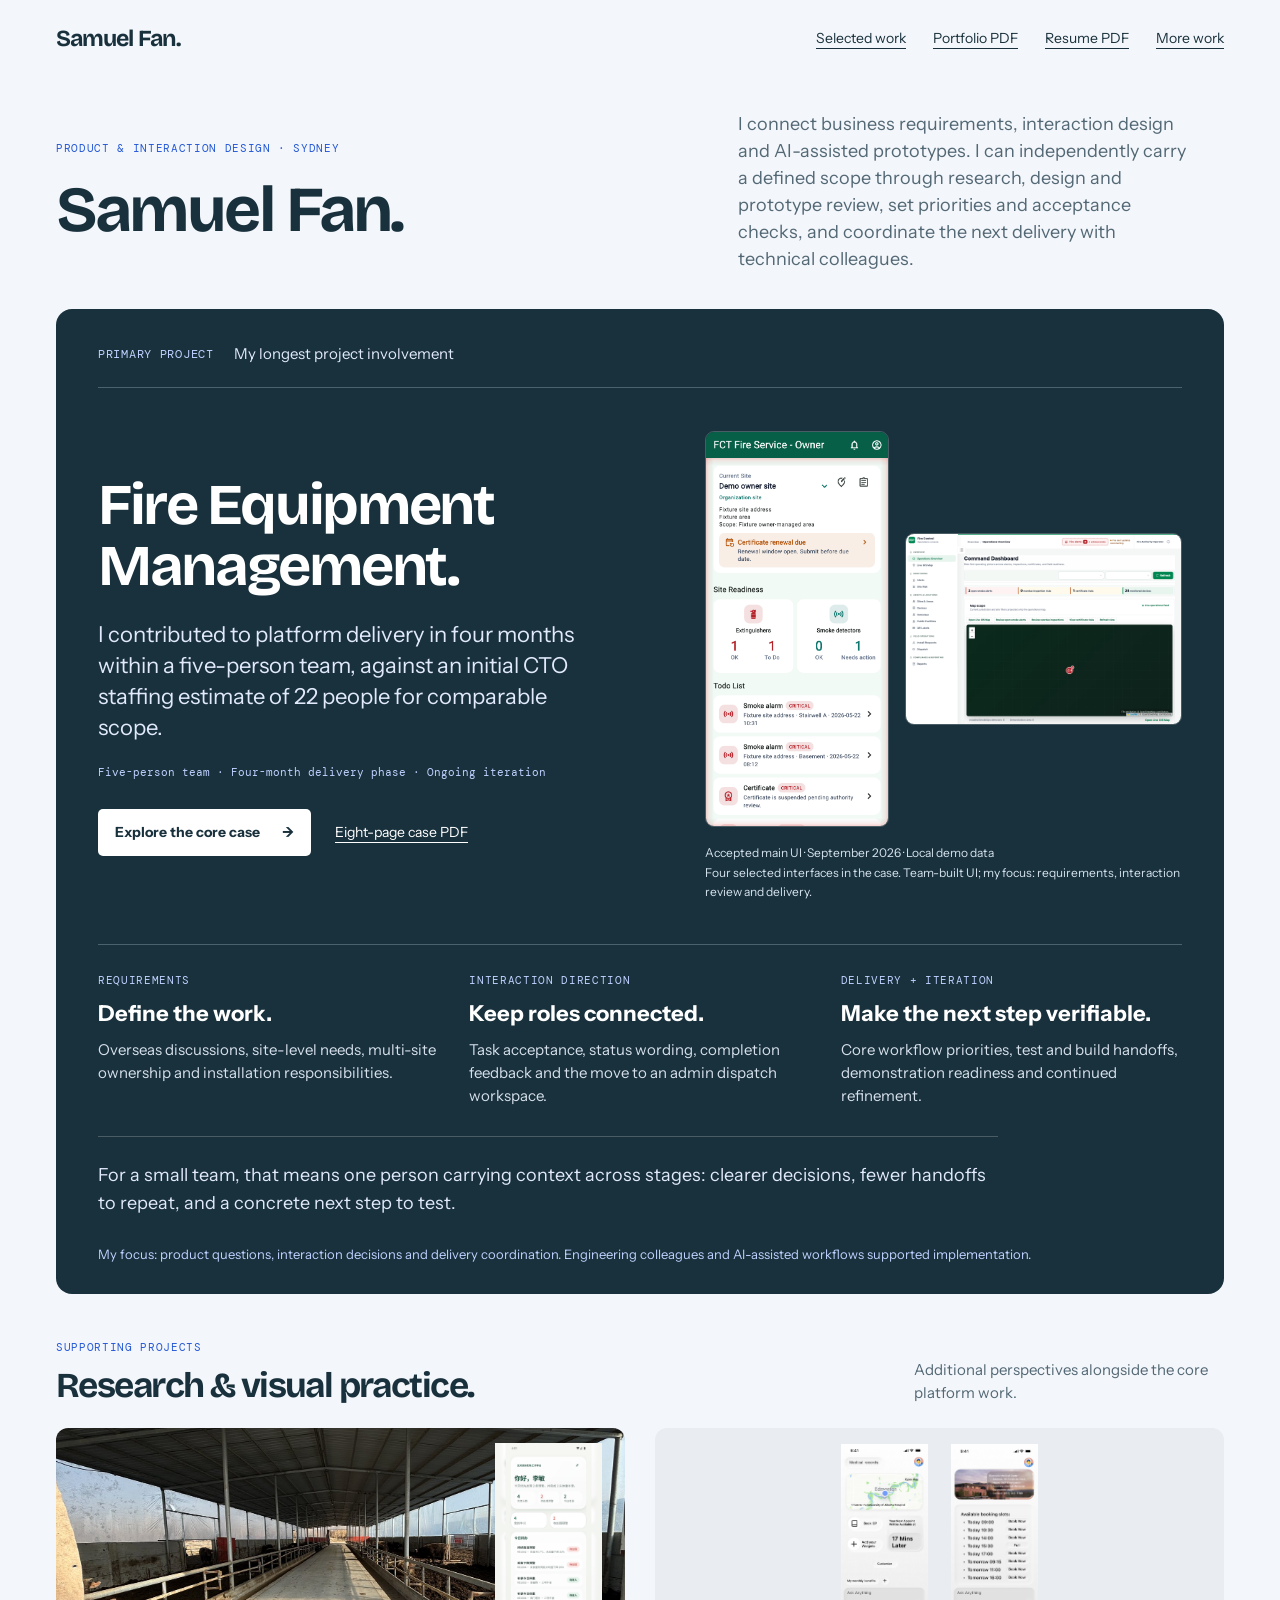
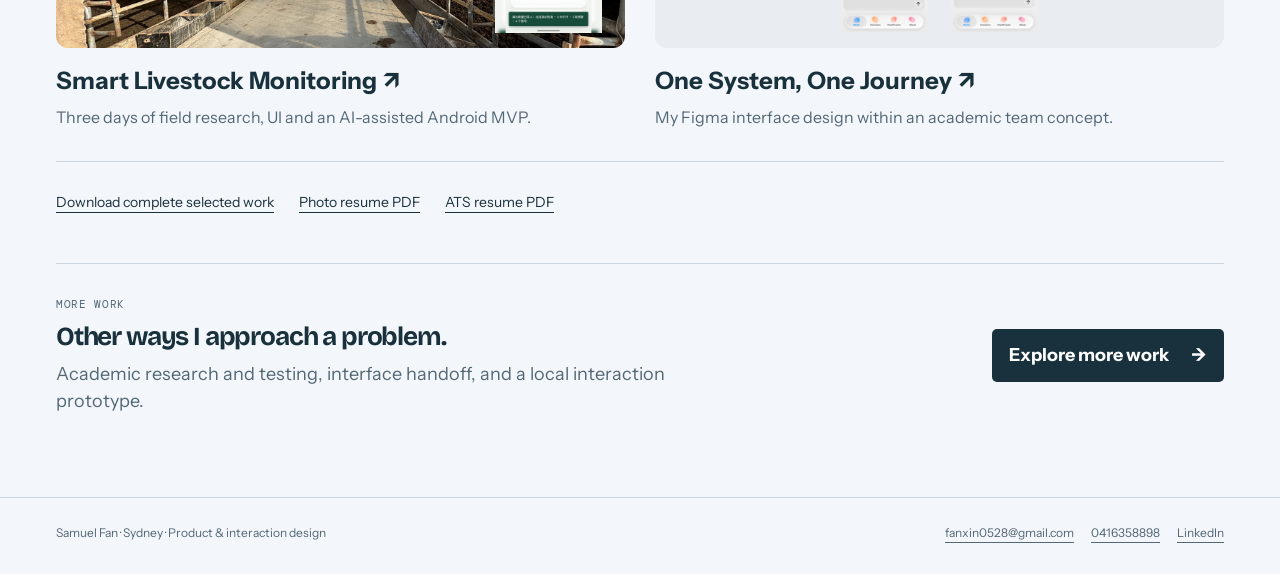
==== commit 16991f37: "Replace historical FCT images with verified adopted main UI captures" ====
--- a/index.html
+++ b/index.html
@@ -1,6 +1,6 @@
 <!DOCTYPE html>
 
-<html lang="en"><head><meta charset="utf-8"/><meta content="width=device-width,initial-scale=1" name="viewport"/><meta content="default-src 'self'; style-src 'self' 'unsafe-inline'; script-src 'self' 'unsafe-inline'; img-src 'self' data:; font-src 'self'; connect-src 'none'; object-src 'none'; base-uri 'self'" http-equiv="Content-Security-Policy"/><title>Selected work | Samuel Fan</title><link href="styles.css" rel="stylesheet"/><link href="https://fanxin0528-commits.github.io/samuel-fan-portfolio/" rel="canonical"/><meta content="Samuel Fan — product requirements, interaction design, field research and AI-assisted prototyping. Based in Sydney." name="description"/></head><body><header class="top"><div class="wrap"><a class="brand" href="index.html">Samuel Fan.</a><nav aria-label="Main"><a href="index.html#work">Selected work</a><a href="downloads/Samuel_Fan_Selected_Work_v13.pdf">Portfolio PDF</a><a href="downloads/Samuel_Fan_Photo_Resume_v12.pdf">Resume PDF</a><a href="more.html">More work</a></nav></div></header><main class="wrap"><section class="intro intro-primary"><div><div class="label">Product &amp; interaction design · Sydney</div><h1>Samuel Fan.</h1></div><p>I connect business requirements, interaction design and AI-assisted prototypes. I can independently carry a defined scope through research, design and prototype review, set priorities and acceptance checks, and coordinate the next delivery with technical colleagues.</p></section>
-<section aria-labelledby="fct-title" class="primary-project" id="work"><div class="primary-marker">PRIMARY PROJECT <span>My longest project involvement</span></div><div class="primary-overview"><div><h2 id="fct-title">Fire Equipment<br/>Management.</h2><p class="primary-deck">I contributed to platform delivery in four months within a five-person team, against an initial CTO staffing estimate of 22 people for comparable scope.</p><p class="primary-context">Five-person team · Four-month delivery phase · Ongoing iteration</p><div class="primary-actions"><a class="primary-link" href="equipment.html">Explore the core case <span aria-hidden="true">→</span></a><a href="downloads/Fire_Equipment_Management_v13.pdf">Eight-page case PDF</a></div></div><figure class="primary-apps"><div class="app-pair"><a href="equipment.html#chapter-6"><img alt="Owner app workspace with demonstration data" src="assets/fct-owner-workspace-fixture.png"/></a><a href="equipment.html#chapter-6"><img alt="Admin overview with seeded demonstration data" src="assets/fct-admin-overview-demo.png"/></a></div><figcaption>Existing owner + admin UI · fixture / local demo data<br/>Four selected interfaces in the case. Team-built UI; my focus: requirements, interaction review and delivery.</figcaption></figure></div><div class="primary-contributions"><section><div class="label">Requirements</div><h3>Define the work.</h3><p>Overseas discussions, site-level needs, multi-site ownership and installation responsibilities.</p></section><section><div class="label">Interaction direction</div><h3>Keep roles connected.</h3><p>Task acceptance, status wording, completion feedback and the move to an admin dispatch workspace.</p></section><section><div class="label">Delivery + iteration</div><h3>Make the next step verifiable.</h3><p>Core workflow priorities, test and build handoffs, demonstration readiness and continued refinement.</p></section></div><p class="employer-value">For a small team, that means one person carrying context across stages: clearer decisions, fewer handoffs to repeat, and a concrete next step to test.</p><p class="primary-credit">My focus: product questions, interaction decisions and delivery coordination. Engineering colleagues and AI-assisted workflows supported implementation.</p></section>
+<html lang="en"><head><meta charset="utf-8"/><meta content="width=device-width,initial-scale=1" name="viewport"/><meta content="default-src 'self'; style-src 'self' 'unsafe-inline'; script-src 'self' 'unsafe-inline'; img-src 'self' data:; font-src 'self'; connect-src 'none'; object-src 'none'; base-uri 'self'" http-equiv="Content-Security-Policy"/><title>Selected work | Samuel Fan</title><link href="styles.css" rel="stylesheet"/><link href="https://fanxin0528-commits.github.io/samuel-fan-portfolio/" rel="canonical"/><meta content="Samuel Fan — product requirements, interaction design, field research and AI-assisted prototyping. Based in Sydney." name="description"/></head><body><header class="top"><div class="wrap"><a class="brand" href="index.html">Samuel Fan.</a><nav aria-label="Main"><a href="index.html#work">Selected work</a><a href="downloads/Samuel_Fan_Selected_Work_v14.pdf">Portfolio PDF</a><a href="downloads/Samuel_Fan_Photo_Resume_v12.pdf">Resume PDF</a><a href="more.html">More work</a></nav></div></header><main class="wrap"><section class="intro intro-primary"><div><div class="label">Product &amp; interaction design · Sydney</div><h1>Samuel Fan.</h1></div><p>I connect business requirements, interaction design and AI-assisted prototypes. I can independently carry a defined scope through research, design and prototype review, set priorities and acceptance checks, and coordinate the next delivery with technical colleagues.</p></section>
+<section aria-labelledby="fct-title" class="primary-project" id="work"><div class="primary-marker">PRIMARY PROJECT <span>My longest project involvement</span></div><div class="primary-overview"><div><h2 id="fct-title">Fire Equipment<br/>Management.</h2><p class="primary-deck">I contributed to platform delivery in four months within a five-person team, against an initial CTO staffing estimate of 22 people for comparable scope.</p><p class="primary-context">Five-person team · Four-month delivery phase · Ongoing iteration</p><div class="primary-actions"><a class="primary-link" href="equipment.html">Explore the core case <span aria-hidden="true">→</span></a><a href="downloads/Fire_Equipment_Management_v14.pdf">Eight-page case PDF</a></div></div><figure class="primary-apps"><div class="app-pair"><a href="equipment.html#chapter-6"><img alt="Owner app workspace with demonstration data" src="assets/fct-owner-workspace-current.png"/></a><a href="equipment.html#chapter-6"><img alt="Admin overview with seeded demonstration data" src="assets/fct-admin-overview-current.png"/></a></div><figcaption>Accepted main UI · September 2026 · Local demo data<br/>Four selected interfaces in the case. Team-built UI; my focus: requirements, interaction review and delivery.</figcaption></figure></div><div class="primary-contributions"><section><div class="label">Requirements</div><h3>Define the work.</h3><p>Overseas discussions, site-level needs, multi-site ownership and installation responsibilities.</p></section><section><div class="label">Interaction direction</div><h3>Keep roles connected.</h3><p>Task acceptance, status wording, completion feedback and the move to an admin dispatch workspace.</p></section><section><div class="label">Delivery + iteration</div><h3>Make the next step verifiable.</h3><p>Core workflow priorities, test and build handoffs, demonstration readiness and continued refinement.</p></section></div><p class="employer-value">For a small team, that means one person carrying context across stages: clearer decisions, fewer handoffs to repeat, and a concrete next step to test.</p><p class="primary-credit">My focus: product questions, interaction decisions and delivery coordination. Engineering colleagues and AI-assisted workflows supported implementation.</p></section>
 <section aria-labelledby="supporting-title" class="supporting-work"><div class="supporting-heading"><div><div class="label">Supporting projects</div><h2 id="supporting-title">Research &amp; visual practice.</h2></div><p>Additional perspectives alongside the core platform work.</p></div><div class="supporting-grid"><a class="support-card" href="livestock.html"><figure class="support-ranch"><img alt="Original ranch field photograph" src="assets/ranch-field-original.jpg"/><img alt="Android prototype with confirmed synthetic demonstration data" src="assets/livestock-synthetic-mvp.jpg"/></figure><h3>Smart Livestock Monitoring <span aria-hidden="true">↗</span></h3><p>Three days of field research, UI and an AI-assisted Android MVP.</p></a><a class="support-card" href="medical.html"><figure class="support-medical"><img alt="Original Figma healthcare home interface" src="assets/medical-home-original.png"/><img alt="Original Figma appointment interface" src="assets/medical-appointment-original.png"/></figure><h3>One System, One Journey <span aria-hidden="true">↗</span></h3><p>My Figma interface design within an academic team concept.</p></a></div></section>
-<div class="links final-downloads"><a href="downloads/Samuel_Fan_Selected_Work_v13.pdf">Download complete selected work</a><a href="downloads/Samuel_Fan_Photo_Resume_v12.pdf">Photo resume PDF</a><a href="downloads/Samuel_Fan_ATS_Resume_v12.pdf">ATS resume PDF</a></div><section class="more-entry"><div><p class="label">More work</p><h2>Other ways I approach a problem.</h2><p>Academic research and testing, interface handoff, and a local interaction prototype.</p></div><a class="primary-link" href="more.html">Explore more work <span aria-hidden="true">→</span></a></section></main><footer class="footer"><div class="wrap"><span>Samuel Fan · Sydney · Product &amp; interaction design</span><span class="contact-links"><a href="mailto:fanxin0528@gmail.com">fanxin0528@gmail.com</a><a href="tel:+61416358898">0416358898</a><a href="https://www.linkedin.com/in/samuel-fan-a523b7407/">LinkedIn</a></span></div></footer></body></html>+<div class="links final-downloads"><a href="downloads/Samuel_Fan_Selected_Work_v14.pdf">Download complete selected work</a><a href="downloads/Samuel_Fan_Photo_Resume_v12.pdf">Photo resume PDF</a><a href="downloads/Samuel_Fan_ATS_Resume_v12.pdf">ATS resume PDF</a></div><section class="more-entry"><div><p class="label">More work</p><h2>Other ways I approach a problem.</h2><p>Academic research and testing, interface handoff, and a local interaction prototype.</p></div><a class="primary-link" href="more.html">Explore more work <span aria-hidden="true">→</span></a></section></main><footer class="footer"><div class="wrap"><span>Samuel Fan · Sydney · Product &amp; interaction design</span><span class="contact-links"><a href="mailto:fanxin0528@gmail.com">fanxin0528@gmail.com</a><a href="tel:+61416358898">0416358898</a><a href="https://www.linkedin.com/in/samuel-fan-a523b7407/">LinkedIn</a></span></div></footer></body></html>
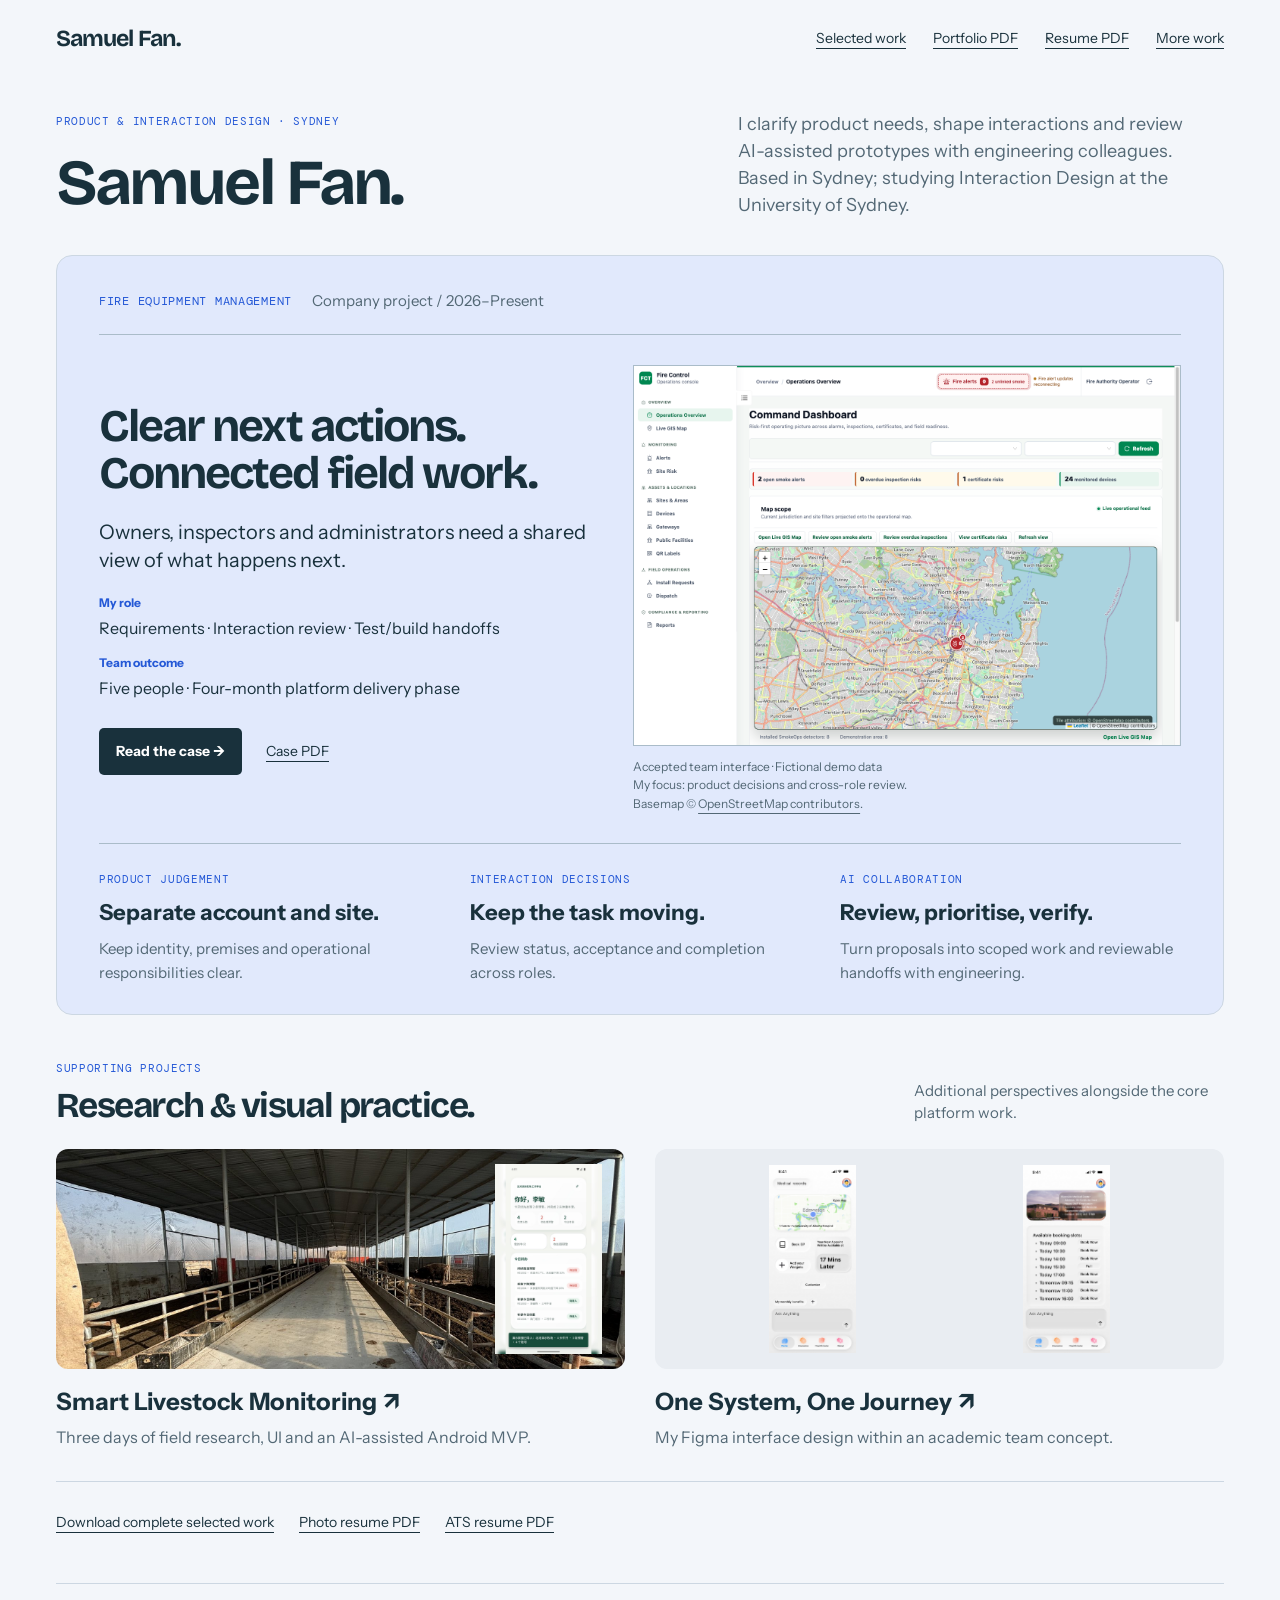
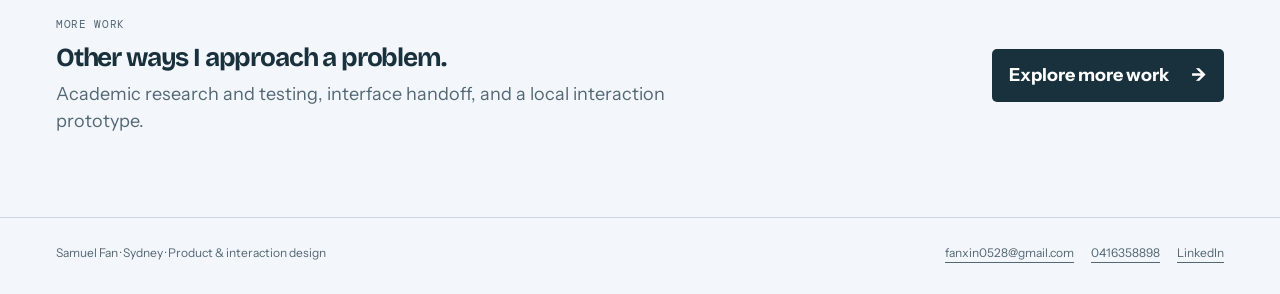
==== commit c9007f4d: "Improve portfolio reading hierarchy and resume positioning for v16" ====
--- a/index.html
+++ b/index.html
@@ -1,6 +1,6 @@
 <!DOCTYPE html>
 
-<html lang="en"><head><meta charset="utf-8"/><meta content="width=device-width,initial-scale=1" name="viewport"/><meta content="default-src 'self'; style-src 'self' 'unsafe-inline'; script-src 'self' 'unsafe-inline'; img-src 'self' data:; font-src 'self'; connect-src 'none'; object-src 'none'; base-uri 'self'" http-equiv="Content-Security-Policy"/><title>Selected work | Samuel Fan</title><link href="styles.css" rel="stylesheet"/><link href="https://fanxin0528-commits.github.io/samuel-fan-portfolio/" rel="canonical"/><meta content="Samuel Fan — product requirements, interaction design, field research and AI-assisted prototyping. Based in Sydney." name="description"/></head><body><header class="top"><div class="wrap"><a class="brand" href="index.html">Samuel Fan.</a><nav aria-label="Main"><a href="index.html#work">Selected work</a><a href="downloads/Samuel_Fan_Selected_Work_v14.pdf">Portfolio PDF</a><a href="downloads/Samuel_Fan_Photo_Resume_v12.pdf">Resume PDF</a><a href="more.html">More work</a></nav></div></header><main class="wrap"><section class="intro intro-primary"><div><div class="label">Product &amp; interaction design · Sydney</div><h1>Samuel Fan.</h1></div><p>I connect business requirements, interaction design and AI-assisted prototypes. I can independently carry a defined scope through research, design and prototype review, set priorities and acceptance checks, and coordinate the next delivery with technical colleagues.</p></section>
-<section aria-labelledby="fct-title" class="primary-project" id="work"><div class="primary-marker">PRIMARY PROJECT <span>My longest project involvement</span></div><div class="primary-overview"><div><h2 id="fct-title">Fire Equipment<br/>Management.</h2><p class="primary-deck">I contributed to platform delivery in four months within a five-person team, against an initial CTO staffing estimate of 22 people for comparable scope.</p><p class="primary-context">Five-person team · Four-month delivery phase · Ongoing iteration</p><div class="primary-actions"><a class="primary-link" href="equipment.html">Explore the core case <span aria-hidden="true">→</span></a><a href="downloads/Fire_Equipment_Management_v14.pdf">Eight-page case PDF</a></div></div><figure class="primary-apps"><div class="app-pair"><a href="equipment.html#chapter-6"><img alt="Owner app workspace with demonstration data" src="assets/fct-owner-workspace-current.png"/></a><a href="equipment.html#chapter-6"><img alt="Admin overview with seeded demonstration data" src="assets/fct-admin-overview-current.png"/></a></div><figcaption>Accepted main UI · September 2026 · Local demo data<br/>Four selected interfaces in the case. Team-built UI; my focus: requirements, interaction review and delivery.</figcaption></figure></div><div class="primary-contributions"><section><div class="label">Requirements</div><h3>Define the work.</h3><p>Overseas discussions, site-level needs, multi-site ownership and installation responsibilities.</p></section><section><div class="label">Interaction direction</div><h3>Keep roles connected.</h3><p>Task acceptance, status wording, completion feedback and the move to an admin dispatch workspace.</p></section><section><div class="label">Delivery + iteration</div><h3>Make the next step verifiable.</h3><p>Core workflow priorities, test and build handoffs, demonstration readiness and continued refinement.</p></section></div><p class="employer-value">For a small team, that means one person carrying context across stages: clearer decisions, fewer handoffs to repeat, and a concrete next step to test.</p><p class="primary-credit">My focus: product questions, interaction decisions and delivery coordination. Engineering colleagues and AI-assisted workflows supported implementation.</p></section>
-<section aria-labelledby="supporting-title" class="supporting-work"><div class="supporting-heading"><div><div class="label">Supporting projects</div><h2 id="supporting-title">Research &amp; visual practice.</h2></div><p>Additional perspectives alongside the core platform work.</p></div><div class="supporting-grid"><a class="support-card" href="livestock.html"><figure class="support-ranch"><img alt="Original ranch field photograph" src="assets/ranch-field-original.jpg"/><img alt="Android prototype with confirmed synthetic demonstration data" src="assets/livestock-synthetic-mvp.jpg"/></figure><h3>Smart Livestock Monitoring <span aria-hidden="true">↗</span></h3><p>Three days of field research, UI and an AI-assisted Android MVP.</p></a><a class="support-card" href="medical.html"><figure class="support-medical"><img alt="Original Figma healthcare home interface" src="assets/medical-home-original.png"/><img alt="Original Figma appointment interface" src="assets/medical-appointment-original.png"/></figure><h3>One System, One Journey <span aria-hidden="true">↗</span></h3><p>My Figma interface design within an academic team concept.</p></a></div></section>
-<div class="links final-downloads"><a href="downloads/Samuel_Fan_Selected_Work_v14.pdf">Download complete selected work</a><a href="downloads/Samuel_Fan_Photo_Resume_v12.pdf">Photo resume PDF</a><a href="downloads/Samuel_Fan_ATS_Resume_v12.pdf">ATS resume PDF</a></div><section class="more-entry"><div><p class="label">More work</p><h2>Other ways I approach a problem.</h2><p>Academic research and testing, interface handoff, and a local interaction prototype.</p></div><a class="primary-link" href="more.html">Explore more work <span aria-hidden="true">→</span></a></section></main><footer class="footer"><div class="wrap"><span>Samuel Fan · Sydney · Product &amp; interaction design</span><span class="contact-links"><a href="mailto:fanxin0528@gmail.com">fanxin0528@gmail.com</a><a href="tel:+61416358898">0416358898</a><a href="https://www.linkedin.com/in/samuel-fan-a523b7407/">LinkedIn</a></span></div></footer></body></html>+<html lang="en"><head><meta charset="utf-8"/><meta content="width=device-width,initial-scale=1" name="viewport"/><meta content="default-src 'self'; style-src 'self' 'unsafe-inline'; script-src 'self' 'unsafe-inline'; img-src 'self' data:; font-src 'self'; connect-src 'none'; object-src 'none'; base-uri 'self'" http-equiv="Content-Security-Policy"/><title>Selected work | Samuel Fan</title><link href="styles.css" rel="stylesheet"/><link href="https://fanxin0528-commits.github.io/samuel-fan-portfolio/" rel="canonical"/><meta content="Samuel Fan — product requirements, interaction design, field research and AI-assisted prototyping. Based in Sydney." name="description"/></head><body><a class="skip-link" href="#main-content">Skip to content</a><header class="top"><div class="wrap"><a class="brand" href="index.html">Samuel Fan.</a><nav aria-label="Main"><a href="index.html#work">Selected work</a><a href="downloads/Samuel_Fan_Selected_Work_v16.pdf">Portfolio PDF</a><a href="downloads/Samuel_Fan_Photo_Resume_v16.pdf">Resume PDF</a><a href="more.html">More work</a></nav></div></header><main class="wrap" id="main-content" tabindex="-1"><section class="intro intro-primary"><div><div class="label">Product &amp; interaction design · Sydney</div><h1>Samuel Fan.</h1></div><p>I clarify product needs, shape interactions and review AI-assisted prototypes with engineering colleagues. Based in Sydney; studying Interaction Design at the University of Sydney.</p></section>
+<section aria-labelledby="fct-title" class="primary-project home-v16" id="work"><div class="primary-marker">FIRE EQUIPMENT MANAGEMENT <span>Company project / 2026–Present</span></div><div class="home-brief"><div><h2 id="fct-title">Clear next actions.<br/>Connected field work.</h2><p class="primary-deck">Owners, inspectors and administrators need a shared view of what happens next.</p><p class="home-role"><b>My role</b> Requirements · Interaction review · Test/build handoffs</p><p class="home-role"><b>Team outcome</b> Five people · Four-month platform delivery phase</p><div class="primary-actions"><a class="primary-link" href="equipment.html">Read the case →</a><a href="downloads/Fire_Equipment_Management_v16.pdf">Case PDF</a></div></div><figure class="home-interface"><a href="equipment.html#chapter-7"><img alt="Accepted team admin interface, public Sydney basemap and fictional demonstration point" decoding="async" height="1000" src="assets/fct-admin-overview-map.png" width="1440"/></a><figcaption>Accepted team interface · Fictional demo data<br/>My focus: product decisions and cross-role review.<br/>Basemap © <a href="https://www.openstreetmap.org/copyright">OpenStreetMap contributors</a>.</figcaption></figure></div><div class="primary-contributions"><section><div class="label">Product judgement</div><h3>Separate account and site.</h3><p>Keep identity, premises and operational responsibilities clear.</p></section><section><div class="label">Interaction decisions</div><h3>Keep the task moving.</h3><p>Review status, acceptance and completion across roles.</p></section><section><div class="label">AI collaboration</div><h3>Review, prioritise, verify.</h3><p>Turn proposals into scoped work and reviewable handoffs with engineering.</p></section></div></section>
+<section aria-labelledby="supporting-title" class="supporting-work"><div class="supporting-heading"><div><div class="label">Supporting projects</div><h2 id="supporting-title">Research &amp; visual practice.</h2></div><p>Additional perspectives alongside the core platform work.</p></div><div class="supporting-grid"><a class="support-card" href="livestock.html"><figure class="support-ranch"><img alt="Original ranch field photograph" decoding="async" height="881" loading="lazy" src="assets/ranch-field-original.jpg" width="1600"/><img alt="Android prototype with confirmed synthetic demonstration data" decoding="async" height="1920" loading="lazy" src="assets/livestock-synthetic-mvp.jpg" width="1080"/></figure><h3>Smart Livestock Monitoring <span aria-hidden="true">↗</span></h3><p>Three days of field research, UI and an AI-assisted Android MVP.</p></a><a class="support-card" href="medical.html"><figure class="support-medical"><img alt="Original Figma healthcare home interface" decoding="async" height="852" loading="lazy" src="assets/medical-home-original.png" width="393"/><img alt="Original Figma appointment interface" decoding="async" height="852" loading="lazy" src="assets/medical-appointment-original.png" width="393"/></figure><h3>One System, One Journey <span aria-hidden="true">↗</span></h3><p>My Figma interface design within an academic team concept.</p></a></div></section>
+<div class="links final-downloads"><a href="downloads/Samuel_Fan_Selected_Work_v16.pdf">Download complete selected work</a><a href="downloads/Samuel_Fan_Photo_Resume_v16.pdf">Photo resume PDF</a><a href="downloads/Samuel_Fan_ATS_Resume_v16.pdf">ATS resume PDF</a></div><section class="more-entry"><div><p class="label">More work</p><h2>Other ways I approach a problem.</h2><p>Academic research and testing, interface handoff, and a local interaction prototype.</p></div><a class="primary-link" href="more.html">Explore more work <span aria-hidden="true">→</span></a></section></main><footer class="footer"><div class="wrap"><span>Samuel Fan · Sydney · Product &amp; interaction design</span><span class="contact-links"><a href="mailto:fanxin0528@gmail.com">fanxin0528@gmail.com</a><a href="tel:+61416358898">0416358898</a><a href="https://www.linkedin.com/in/samuel-fan-a523b7407/">LinkedIn</a></span></div></footer><script defer="True" src="navigation.js"></script></body></html>
--- a/styles.css
+++ b/styles.css
@@ -19,3 +19,16 @@
 .app-pair{grid-template-columns:.8fr 1.2fr;align-items:center}.app-pair a{display:block}.app-pair img{width:100%;height:auto}.key-mobile{display:grid;grid-template-columns:repeat(3,1fr);gap:24px;margin:28px 0}.key-mobile figure{margin:0}.key-mobile img{width:100%;height:auto;border:1px solid #ccd7e2}.key-mobile figcaption{font-size:14px;line-height:1.5;margin-top:16px}.key-mobile figcaption b,.key-mobile figcaption strong,.key-mobile figcaption span{display:block}.key-mobile figcaption b{font-size:11px;color:#2458d6;margin-bottom:10px}.key-mobile figcaption strong{font-size:17px;line-height:1.3;margin-bottom:10px}.key-admin{margin:25px 0}.key-admin img{width:100%;height:auto;border:1px solid #ccd7e2}.key-admin figcaption{font-size:13px;line-height:1.5;margin-top:12px;color:#536875}.key-mobile a,.key-admin a{display:block}@media(max-width:650px){.key-mobile{grid-template-columns:1fr;gap:38px;max-width:340px;margin:26px auto}.key-mobile img{max-height:650px;object-fit:contain;background:#f5f8f7}.key-mobile figcaption{font-size:15px}.app-pair{grid-template-columns:.8fr 1.2fr}.key-admin{margin-left:-6px;margin-right:-6px}}
 
 .more-entry{display:flex;justify-content:space-between;gap:30px;align-items:center;margin:50px 0;padding:32px 0;border-top:1px solid #ccd7e2}.more-entry h2{font-size:26px;margin:10px 0}.more-entry p{max-width:650px;color:#536875}.more-entry .primary-link{background:#19313c;color:white;flex-shrink:0}.more-intro{padding:70px 0 40px}.more-intro h1{font-family:Display,sans-serif;font-size:64px;line-height:1.05;letter-spacing:-2px;margin:20px 0}.more-intro .deck{max-width:700px;font-size:20px;line-height:1.6;color:#536875}.more-grid{display:grid;grid-template-columns:1.2fr 1fr;gap:28px}.more-card{background:white;border:1px solid #dce4ea;border-radius:12px;overflow:hidden}.more-card>img{display:block;width:100%;height:280px;object-fit:cover}.more-card-body{padding:32px}.more-card h2,.prototype-card h2{font-family:Display,sans-serif;font-size:34px;line-height:1.15;margin:12px 0}.more-card h3,.prototype-card h3{font-size:20px;line-height:1.4;margin:24px 0 12px}.more-card p,.prototype-card p{font-size:16px;line-height:1.65}.stage-tag{font-size:12px!important;color:#2458d6;font-weight:700}.artifact-note{color:#536875}.text-only{display:flex;align-items:center;background:#edf3f6}.text-link{display:inline-block;margin-top:15px;font-size:15px}.prototype-section{padding:60px 0}.prototype-card{display:grid;grid-template-columns:1fr 1.8fr;gap:40px;border-top:1px solid #ccd7e2;padding-top:20px;margin-top:18px}.prototype-card h3{margin-top:12px}@media(max-width:700px){.more-entry{display:block}.more-entry .primary-link{margin-top:15px}.more-intro{padding-top:40px}.more-intro h1{font-size:42px}.more-grid,.prototype-card{grid-template-columns:1fr}.more-card-body{padding:25px}.more-card>img{height:auto}.more-card h2,.prototype-card h2{font-size:29px}.prototype-card{gap:10px}.top nav{flex-wrap:wrap;justify-content:flex-end}}
+
+/* Recruiter review v16: same identity, earlier evidence, clearer decisions. */
+.skip-link{position:fixed;left:16px;top:-90px;z-index:100;background:#19313c;color:white;padding:12px 18px}.skip-link:focus{top:12px;color:white}
+img{max-width:100%;height:auto}.home-v16{background:#e1e9fc;color:#19313c;border:1px solid #ccd7e2}.home-v16 .primary-marker{color:#2458d6;border-color:#aabcc9}.home-v16 .primary-marker span{color:#536875}.home-brief{display:grid;grid-template-columns:1fr 1.1fr;gap:36px;align-items:center;padding:30px 0}.home-brief h2{font-size:45px}.home-v16 .primary-deck{color:#19313c;font-size:20px;margin:20px 0}.home-role{font-size:16px;margin:14px 0}.home-role b{display:block;color:#2458d6;font-size:12px;margin-bottom:4px}.home-v16 .primary-actions a:hover{color:#2458d6}.home-interface{margin:0}.home-interface img{display:block;width:100%;border:1px solid #aabcc9}.home-interface figcaption{font-size:12px;line-height:1.55;color:#536875;margin-top:12px}.home-v16 .primary-contributions{border-color:#aabcc9}.home-v16 .primary-contributions .label{color:#2458d6}.home-v16 .primary-contributions p{color:#536875}.home-v16 .primary-link{background:#19313c;color:white}.home-v16 .primary-link:hover{background:#2458d6;color:white}
+.case-toc{position:sticky;top:0;z-index:20;background:#f3f6faf5;backdrop-filter:blur(12px);border-block:1px solid #aabcc9;padding:12px 0}.case-toc summary{font:700 13px/1.4 Body;cursor:pointer;list-style:none;margin-bottom:8px}.case-toc summary::-webkit-details-marker{display:none}.case-toc summary:after{content:' −';color:#2458d6}.case-toc:not([open]) summary:after{content:' + '}.case-toc summary span{font-weight:400;color:#536875;margin-left:12px}.case-toc nav{display:flex;flex-wrap:wrap;gap:6px 18px;font-size:13px;max-width:none;justify-content:start}.case-toc a{padding:4px 0;text-decoration:none;border-bottom:2px solid transparent}.case-toc a:hover,.case-toc a[aria-current]{border-color:#2458d6;color:#2458d6}.review-v16 .fct-chapter{scroll-margin-top:118px;padding:52px 0}.review-v16 .fct-hero{display:grid;grid-template-columns:1fr 300px;gap:70px;align-items:center;padding:36px 0 45px}.fct-hero h1{font-size:clamp(40px,5vw,68px);line-height:1.02;margin:0 0 20px}.review-v16 .hero-problem{font-size:21px;line-height:1.45;max-width:650px}.quick-facts{margin:25px 0 12px;border-top:1px solid #ccd7e2}.quick-facts>div{display:grid;grid-template-columns:110px 1fr;gap:14px;padding:14px 0;border-bottom:1px solid #ccd7e2}.quick-facts dt{font-size:13px;font-weight:700;color:#2458d6}.quick-facts dd{margin:0;font-size:16px;line-height:1.45}.review-v16 .estimate{font-size:13px;color:#536875;max-width:620px;margin:13px 0}.hero-links{display:flex;align-items:center;flex-wrap:wrap;gap:24px;margin-top:24px;font-size:14px}.hero-links .primary-link{background:#19313c;color:white}.hero-phone{margin:0;max-width:280px;justify-self:center}.hero-phone img{width:100%;display:block;border:1px solid #ccd7e2}.hero-phone figcaption{font-size:12px;color:#536875;margin-top:10px}.hero-phone figcaption strong,.hero-phone figcaption span,.hero-phone figcaption>a{display:none}.hero-phone figcaption b{font-size:12px;font-weight:400}
+.review-v16 .chapter-title{font-size:clamp(32px,4.2vw,52px);max-width:1000px;margin:0 0 20px}.review-v16 .takeaway{font-size:23px;line-height:1.4;font-weight:700;max-width:950px;border-left:4px solid #2458d6;padding-left:20px;margin:0 0 30px}.review-v16 .kicker{font-size:11px;margin-bottom:18px}.review-v16 .compact-pair{display:grid;grid-template-columns:1fr 1fr;gap:46px;margin-top:28px}.review-v16 .compact-pair h3{font-size:21px;margin:0 0 12px}.review-v16 .compact-pair p{font-size:17px;max-width:560px}.scope-map{display:grid;grid-template-columns:1fr 40px 1.4fr;gap:22px;align-items:center;background:white;padding:30px;border:1px solid #ccd7e2}.scope-person{border:2px solid #2458d6;padding:24px}.scope-connector{font-size:30px;text-align:center;color:#2458d6}.scope-sites{display:grid;grid-template-columns:1fr 1fr;gap:20px}.scope-sites>div{background:#f3f6fa;padding:23px}.review-v16 .scope-map h3{font-size:21px}.review-v16 .scope-map p{font-size:15px;margin:0}.review-v16 .scope-map .label{font-size:11px}.blueprint{display:grid;grid-template-columns:1fr 25px 1.2fr 25px 1fr;gap:14px;align-items:center;background:#e1e9fc;padding:28px}.bp-step,.bp-paths>div{background:white;padding:20px}.bp-paths{display:grid;gap:14px}.review-v16 .blueprint h3{font-size:20px}.review-v16 .blueprint p{font-size:15px;margin:0}.blueprint .bp-arrow{font-size:25px;color:#2458d6;text-align:center}.decision-compare{display:grid;grid-template-columns:1fr 1fr;gap:24px}.decision-compare>section{background:white;border:1px solid #ccd7e2;padding:26px}.decision-compare>section:last-child{border-top:4px solid #2458d6}.decision-compare h3{font-size:23px!important;margin:10px 0 24px!important}.review-v16 .label{font-size:11px}.step-line{display:flex;flex-wrap:wrap;gap:10px}.step-line>span{font-size:15px;background:#e1e9fc;padding:10px 12px}.step-line>span+span:before{content:'→ ';color:#2458d6}.dispatch-diagram{padding:30px;background:#e1e9fc}.event-input{display:flex;justify-content:center;gap:20px}.event-input span{background:white;border:1px solid #aabcc9;padding:12px 22px;font-size:16px}.diagram-arrow{display:block;text-align:center;font-size:26px;color:#2458d6;margin:8px}.dispatch-steps{display:grid;grid-template-columns:repeat(3,1fr);gap:20px}.dispatch-steps>div{background:white;padding:22px;border-top:3px solid #2458d6}.dispatch-steps b,.dispatch-steps span{display:block}.dispatch-steps b{font-size:22px}.dispatch-steps span{font-size:15px;margin-top:8px}.incident-end{display:flex;justify-content:space-between;gap:30px;border-top:1px solid #aabcc9;margin-top:24px;padding-top:20px;font-size:17px}.incident-end span{max-width:460px}.review-v16 .reading-hint{font-size:15px;color:#536875}.review-v16 .key-mobile{gap:40px;align-items:start}.review-v16 .key-mobile img{width:100%;max-height:none;display:block}.review-v16 .key-mobile figcaption{font-size:15px;line-height:1.5}.review-v16 .key-mobile figcaption strong{font-size:20px}.key-mobile figcaption>a,.key-admin figcaption>a{display:inline-block;margin-top:14px;font-size:14px}.review-v16 .key-admin{margin:0}.review-v16 .key-admin img{display:block;width:100%}.review-v16 .key-admin figcaption{display:grid;grid-template-columns:1fr 1fr;gap:10px 30px;background:white;padding:22px;font-size:16px}.review-v16 .key-admin figcaption b{font:11px Mono;color:#2458d6}.review-v16 .key-admin figcaption strong{font-size:21px;grid-column:1}.review-v16 .key-admin figcaption span{grid-column:2;grid-row:1/4}.review-v16 .key-admin figcaption>a{grid-column:1}.delivery-grid{display:grid;grid-template-columns:repeat(3,1fr);gap:30px}.delivery-grid>section{border-top:2px solid #2458d6;padding:20px 0}.delivery-grid h3{font-size:22px!important}.review-v16 .reflection{font-size:16px;color:#536875;max-width:950px;margin-top:28px}.evidence-note{background:white;border:1px solid #ccd7e2;padding:28px;margin-top:35px}.review-v16 .evidence-note h3{font-size:20px;margin:0 0 14px}.review-v16 .evidence-note p{font-size:14px;max-width:990px}.evidence-note p:last-child{margin:0}.case-toc summary:focus-visible{outline:3px solid #2458d6;outline-offset:4px}
+@media(max-width:1000px){.review-v16 .fct-hero{grid-template-columns:1fr 240px;gap:35px}.scope-sites{grid-template-columns:1fr}.blueprint{gap:10px;padding:18px}.bp-step,.bp-paths>div{padding:15px}.home-brief{grid-template-columns:1fr 1fr;gap:25px}.home-brief h2{font-size:37px}.review-v16 .key-mobile{gap:22px}}
+@media(max-width:700px){.top{padding:18px 0}.case-toc{padding:13px 0}.case-toc summary{margin:0;font-size:14px}.case-toc[open] summary{margin-bottom:12px}.case-toc nav{display:grid;grid-template-columns:1fr 1fr;gap:6px 16px;max-width:none;font-size:14px}.case-toc a{padding:7px 0}.review-v16 .fct-chapter{scroll-margin-top:62px;padding:35px 0}.review-v16 .fct-hero{grid-template-columns:1fr;gap:28px;padding-top:28px}.fct-hero h1{font-size:48px}.review-v16 .hero-problem{font-size:19px}.hero-phone{width:235px}.quick-facts>div{grid-template-columns:80px 1fr;gap:13px}.quick-facts dd{font-size:16px}.hero-links{gap:18px}.review-v16 .chapter-title{font-size:36px}.review-v16 .takeaway{font-size:20px;padding-left:15px;margin-bottom:24px}.review-v16 .compact-pair{grid-template-columns:1fr;gap:10px;margin-top:24px}.scope-map{grid-template-columns:1fr;padding:20px;gap:15px}.scope-person{padding:20px}.scope-connector{transform:rotate(90deg);line-height:1}.scope-sites{grid-template-columns:1fr;gap:15px}.scope-sites>div{padding:20px}.blueprint{grid-template-columns:1fr;padding:18px;gap:14px}.blueprint .bp-arrow{transform:rotate(90deg);line-height:1}.bp-step,.bp-paths>div{padding:20px}.decision-compare{grid-template-columns:1fr;gap:18px}.decision-compare>section{padding:21px}.dispatch-diagram{padding:20px}.event-input{flex-direction:column;gap:12px;text-align:center}.dispatch-steps{grid-template-columns:1fr;gap:14px}.incident-end{display:block;font-size:16px}.incident-end span{display:block;margin-top:10px}.review-v16 .key-mobile{grid-template-columns:1fr;max-width:340px;gap:35px}.review-v16 .key-mobile figcaption strong{font-size:20px}.review-v16 .key-admin{margin:0}.review-v16 .key-admin figcaption{display:block;padding:20px}.key-admin figcaption>*{display:block;margin:8px 0}.delivery-grid{grid-template-columns:1fr;gap:12px}.evidence-note{padding:22px}.home-v16{padding:23px}.home-brief{grid-template-columns:1fr;gap:28px;padding:25px 0}.home-brief h2{font-size:38px}.home-interface{margin-inline:-8px}.home-interface figcaption{font-size:12px}.home-v16 .primary-marker{font-size:11px}.home-v16 .primary-contributions{gap:23px}.home-v16 .primary-contributions h3{font-size:22px}}
+@media(prefers-reduced-motion:reduce){html{scroll-behavior:auto}}
+
+@media(max-width:700px){.home-brief>div{display:contents}.home-brief h2{order:0;font-size:32px}.home-brief .home-interface{order:1}.home-brief .primary-deck{order:2;margin:0}.home-brief .home-role{order:3;margin:0}.home-brief .primary-actions{order:4;margin:0}.home-brief{gap:20px}.review-v16 .quick-facts>div{padding:10px 0}.review-v16 .quick-facts dd{font-size:15px}.review-v16 .estimate{font-size:12px}.review-v16 .fct-hero{gap:22px}}
+
+@media(min-width:1350px){.review-v16 .key-mobile{margin-left:-50px;margin-right:-50px}.review-v16 .key-admin{margin-left:-50px;margin-right:-50px}}
